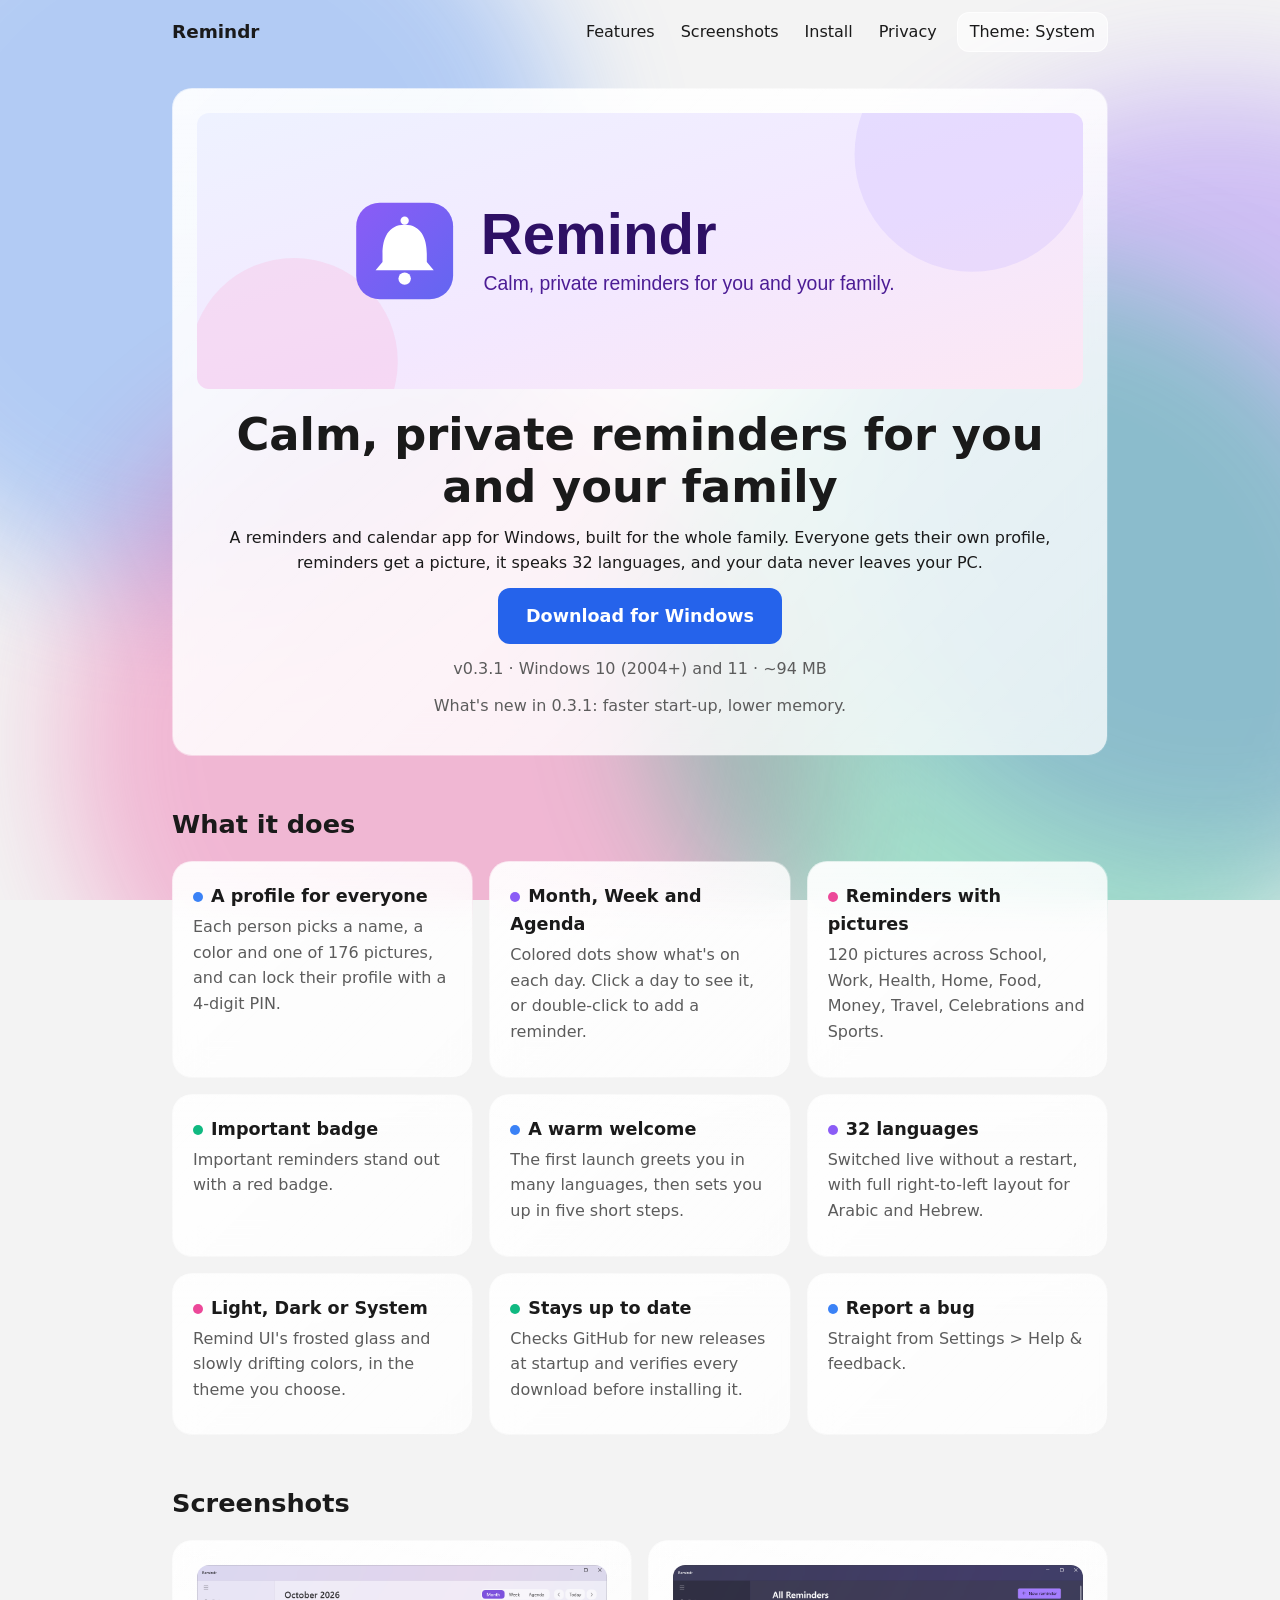
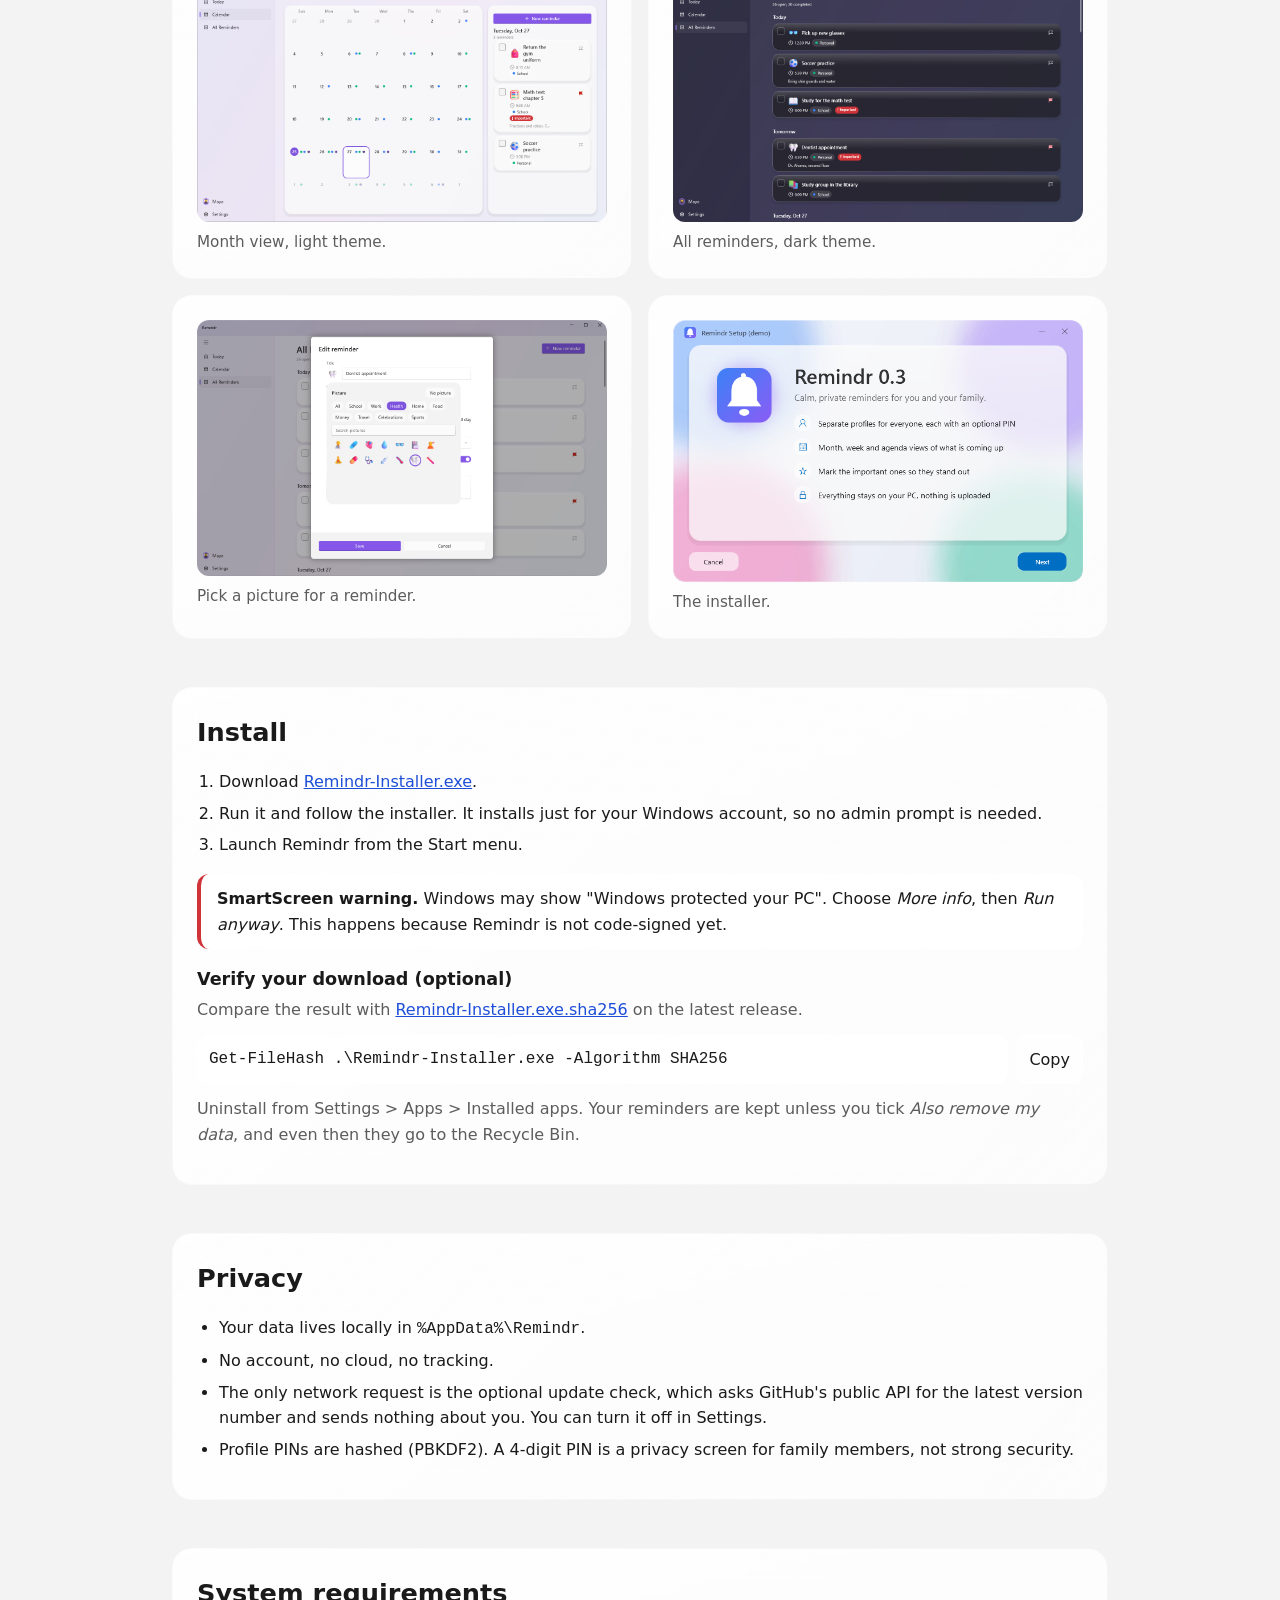
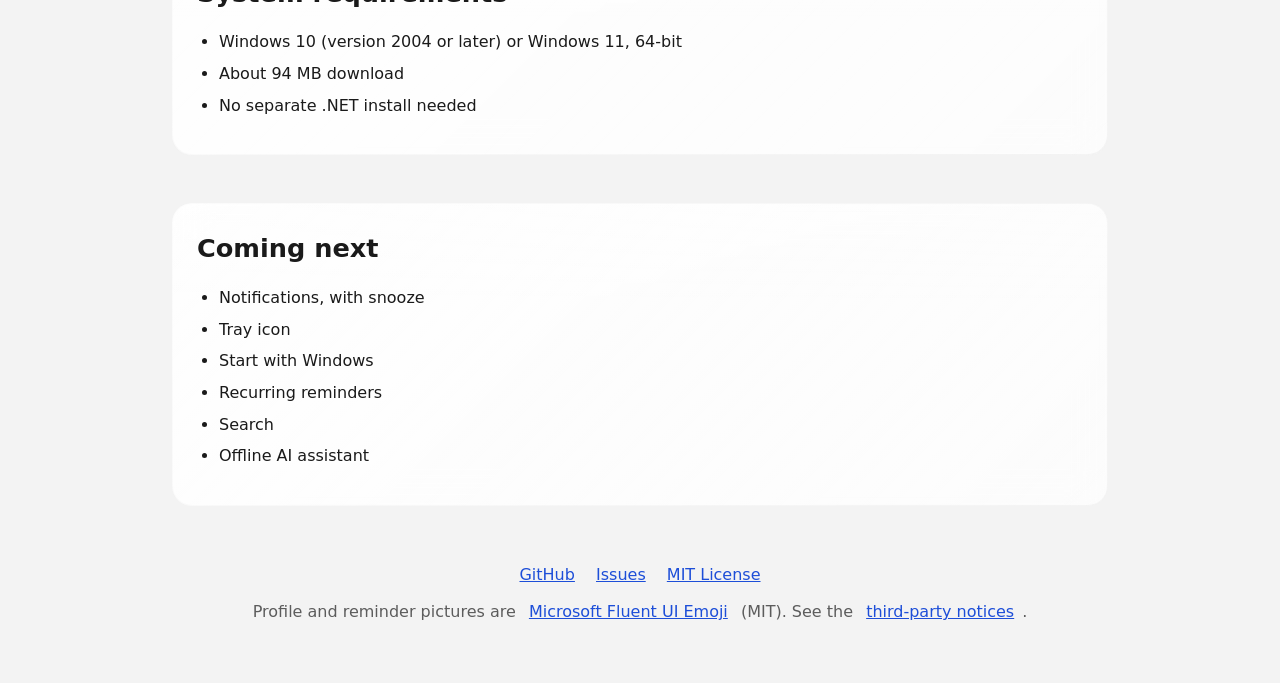
==== index.html @ c07246e9 "Remindr website: landing page for the Windows family-reminder app Single static page with Remind UI " ====
<!doctype html>
<html lang="en">
<head>
<meta charset="utf-8">
<meta name="viewport" content="width=device-width, initial-scale=1">
<title>Remindr - calm, private reminders for Windows</title>
<meta name="description" content="Remindr is a calm, private reminder app for Windows. Profiles for the whole family, month/week/agenda views, no account, no cloud.">
<meta property="og:type" content="website">
<meta property="og:title" content="Remindr - calm, private reminders for Windows">
<meta property="og:description" content="Calm, private reminders for you and your family. Everything stays on your PC.">
<meta property="og:url" content="https://randomstufteam.github.io/">
<meta property="og:image" content="https://randomstufteam.github.io/assets/screenshots/month-light.png">
<meta name="twitter:card" content="summary_large_image">
<link rel="icon" type="image/svg+xml" href="data:image/svg+xml,%3Csvg xmlns='http://www.w3.org/2000/svg' viewBox='0 0 32 32'%3E%3Cdefs%3E%3ClinearGradient id='g' x1='0' y1='0' x2='1' y2='1'%3E%3Cstop offset='0' stop-color='%233B82F6'/%3E%3Cstop offset='1' stop-color='%238B5CF6'/%3E%3C/linearGradient%3E%3C/defs%3E%3Crect width='32' height='32' rx='8' fill='url(%23g)'/%3E%3Cpath d='M9 17l5 5 9-11' fill='none' stroke='%23fff' stroke-width='3' stroke-linecap='round' stroke-linejoin='round'/%3E%3C/svg%3E">
<script>try{var t=localStorage.getItem('remindr-theme');if(t==='light'||t==='dark')document.documentElement.setAttribute('data-theme',t)}catch(e){}</script>
<link rel="stylesheet" href="styles.css">
</head>
<body>
<a class="skip" href="#main">Skip to content</a>
<div class="backdrop" aria-hidden="true"><div class="blob b1"></div><div class="blob b2"></div><div class="blob b3"></div><div class="blob b4"></div></div>
<header class="site"><div class="wrap">
  <a class="brand" href="#top">Remindr</a>
  <nav aria-label="Main">
    <a href="#features">Features</a><a href="#gallery">Screenshots</a><a href="#install">Install</a><a href="#privacy">Privacy</a>
    <button type="button" id="theme-toggle" class="pill">Theme: System</button>
  </nav>
</div></header>
<main id="main" class="wrap">
  <section id="top" class="hero">
    <div class="card">
      <img src="assets/screenshots/hero.svg" width="1280" height="400" alt="Remindr: calm, private reminders for you and your family">
      <h1>Calm, private reminders for you and your family</h1>
      <p>A reminders and calendar app for Windows, built for the whole family. Everyone gets their own profile, reminders get a picture, it speaks 32 languages, and your data never leaves your PC.</p>
      <p><a class="btn" href="https://github.com/Randomstufteam/Remindr/releases/latest/download/Remindr-Installer.exe">Download for Windows</a></p>
      <p class="muted">v0.3.1 &middot; Windows 10 (2004+) and 11 &middot; ~94 MB</p>
      <p class="muted">What's new in 0.3.1: faster start-up, lower memory.</p>
    </div>
  </section>

  <section id="features">
    <h2>What it does</h2>
    <div class="grid">
      <div class="card"><h3><span class="dot"></span>A profile for everyone</h3><p class="muted">Each person picks a name, a color and one of 176 pictures, and can lock their profile with a 4-digit PIN.</p></div>
      <div class="card"><h3><span class="dot"></span>Month, Week and Agenda</h3><p class="muted">Colored dots show what's on each day. Click a day to see it, or double-click to add a reminder.</p></div>
      <div class="card"><h3><span class="dot"></span>Reminders with pictures</h3><p class="muted">120 pictures across School, Work, Health, Home, Food, Money, Travel, Celebrations and Sports.</p></div>
      <div class="card"><h3><span class="dot"></span>Important badge</h3><p class="muted">Important reminders stand out with a red badge.</p></div>
      <div class="card"><h3><span class="dot"></span>A warm welcome</h3><p class="muted">The first launch greets you in many languages, then sets you up in five short steps.</p></div>
      <div class="card"><h3><span class="dot"></span>32 languages</h3><p class="muted">Switched live without a restart, with full right-to-left layout for Arabic and Hebrew.</p></div>
      <div class="card"><h3><span class="dot"></span>Light, Dark or System</h3><p class="muted">Remind UI's frosted glass and slowly drifting colors, in the theme you choose.</p></div>
      <div class="card"><h3><span class="dot"></span>Stays up to date</h3><p class="muted">Checks GitHub for new releases at startup and verifies every download before installing it.</p></div>
      <div class="card"><h3><span class="dot"></span>Report a bug</h3><p class="muted">Straight from Settings &gt; Help &amp; feedback.</p></div>
    </div>
  </section>

  <section id="gallery">
    <h2>Screenshots</h2>
    <div class="gallery">
      <figure class="card"><a href="assets/screenshots/month-light.png"><img src="assets/screenshots/month-light.png" width="1280" height="800" alt="Month view with category dots and the day panel"></a><figcaption>Month view, light theme.</figcaption></figure>
      <figure class="card"><a href="assets/screenshots/all-reminders-dark.png"><img src="assets/screenshots/all-reminders-dark.png" width="1280" height="800" alt="All Reminders in dark mode, with pictures and Important badges" loading="lazy"></a><figcaption>All reminders, dark theme.</figcaption></figure>
      <figure class="card"><a href="assets/screenshots/edit-picture.png"><img src="assets/screenshots/edit-picture.png" width="1280" height="800" alt="Editing a reminder and choosing a picture" loading="lazy"></a><figcaption>Pick a picture for a reminder.</figcaption></figure>
      <figure class="card"><a href="assets/screenshots/installer.png"><img src="assets/screenshots/installer.png" width="720" height="460" alt="The animated Remindr installer" loading="lazy"></a><figcaption>The installer.</figcaption></figure>
    </div>
  </section>

  <section id="install">
    <div class="card">
      <h2>Install</h2>
      <ol>
        <li>Download <a href="https://github.com/Randomstufteam/Remindr/releases/latest/download/Remindr-Installer.exe">Remindr-Installer.exe</a>.</li>
        <li>Run it and follow the installer. It installs just for your Windows account, so no admin prompt is needed.</li>
        <li>Launch Remindr from the Start menu.</li>
      </ol>
      <div class="warn" role="note"><strong>SmartScreen warning.</strong> Windows may show "Windows protected your PC". Choose <em>More info</em>, then <em>Run anyway</em>. This happens because Remindr is not code-signed yet.</div>
      <h3>Verify your download (optional)</h3>
      <p class="muted">Compare the result with <a href="https://github.com/Randomstufteam/Remindr/releases/latest/download/Remindr-Installer.exe.sha256">Remindr-Installer.exe.sha256</a> on the latest release.</p>
      <div class="cmd"><pre><code id="hash-cmd">Get-FileHash .\Remindr-Installer.exe -Algorithm SHA256</code></pre><button type="button" id="copy-btn" class="pill" aria-live="polite">Copy</button></div>
      <p class="muted" style="margin-top:12px">Uninstall from Settings &gt; Apps &gt; Installed apps. Your reminders are kept unless you tick <em>Also remove my data</em>, and even then they go to the Recycle Bin.</p>
    </div>
  </section>

  <section id="privacy">
    <div class="card">
      <h2>Privacy</h2>
      <ul>
        <li>Your data lives locally in <code>%AppData%\Remindr</code>.</li>
        <li>No account, no cloud, no tracking.</li>
        <li>The only network request is the optional update check, which asks GitHub's public API for the latest version number and sends nothing about you. You can turn it off in Settings.</li>
        <li>Profile PINs are hashed (PBKDF2). A 4-digit PIN is a privacy screen for family members, not strong security.</li>
      </ul>
    </div>
  </section>

  <section id="requirements">
    <div class="card">
      <h2>System requirements</h2>
      <ul>
        <li>Windows 10 (version 2004 or later) or Windows 11, 64-bit</li>
        <li>About 94 MB download</li>
        <li>No separate .NET install needed</li>
      </ul>
    </div>
  </section>

  <section id="next">
    <div class="card">
      <h2>Coming next</h2>
      <ul>
        <li>Notifications, with snooze</li>
        <li>Tray icon</li>
        <li>Start with Windows</li>
        <li>Recurring reminders</li>
        <li>Search</li>
        <li>Offline AI assistant</li>
      </ul>
    </div>
  </section>
</main>
<footer><div class="wrap">
  <a href="https://github.com/Randomstufteam/Remindr">GitHub</a>
  <a href="https://github.com/Randomstufteam/Remindr/issues">Issues</a>
  <a href="https://github.com/Randomstufteam/Remindr/blob/main/LICENSE">MIT License</a>
  <p class="muted" style="margin-top:12px">Profile and reminder pictures are <a href="https://github.com/microsoft/fluentui-emoji">Microsoft Fluent UI Emoji</a> (MIT). See the <a href="https://github.com/Randomstufteam/Remindr/blob/main/THIRD-PARTY-NOTICES.md">third-party notices</a>.</p>
</div></footer>
<script src="script.js"></script>
</body>
</html>
---- styles.css ----
:root{--radius-panel:20px;--radius-small:12px;--gutter:16px;--accent:#3B82F6;--blob-1:#3B82F6;--blob-2:#8B5CF6;--blob-3:#EC4899;--blob-4:#10B981;--important:#D13438;--blob-opacity:.35;
--bg:#F3F3F3;--surface:rgba(255,255,255,.72);--surface-hi:rgba(255,255,255,.18);--stroke-a:rgba(255,255,255,.70);--stroke-b:rgba(255,255,255,.10);--pill:rgba(255,255,255,.60);--text-backing:rgba(255,255,255,.80);--text:#1A1A1A;--text-2:#5C5C5C;--link:#1D4ED8;--solid:#FFFFFF;--btn-text:#fff;--btn-bg:#2563EB;
--font:"Segoe UI Variable","Segoe UI",system-ui,sans-serif;--mono:Consolas,"Cascadia Mono",ui-monospace,monospace}
@media (prefers-color-scheme:dark){:root:not([data-theme=light]){--bg:#1F1F21;--surface:rgba(28,28,30,.65);--stroke-a:rgba(255,255,255,.35);--stroke-b:rgba(255,255,255,.05);--pill:rgba(255,255,255,.15);--text-backing:rgba(28,28,30,.70);--text:#fff;--text-2:#C5C5C5;--link:#93C5FD;--solid:#2A2A2D}}
:root[data-theme=dark]{--bg:#1F1F21;--surface:rgba(28,28,30,.65);--stroke-a:rgba(255,255,255,.35);--stroke-b:rgba(255,255,255,.05);--pill:rgba(255,255,255,.15);--text-backing:rgba(28,28,30,.70);--text:#fff;--text-2:#C5C5C5;--link:#93C5FD;--solid:#2A2A2D}
*{box-sizing:border-box}
html{scroll-behavior:smooth;color-scheme:light dark}
:root[data-theme=light]{color-scheme:light}
:root[data-theme=dark]{color-scheme:dark}
body{margin:0;background:var(--bg);color:var(--text);font:400 16px/1.6 var(--font);overflow-x:hidden;min-width:0}
img{max-width:100%;height:auto;display:block}
a{color:var(--link)}
:focus-visible{outline:2px solid var(--accent);outline-offset:3px;border-radius:6px}
.backdrop{position:fixed;inset:0;z-index:-1;overflow:hidden;pointer-events:none}
.blob{position:absolute;width:60vmax;height:60vmax;border-radius:50%;opacity:var(--blob-opacity);filter:blur(60px);animation:drift 40s ease-in-out infinite alternate}
.b1{background:var(--blob-1);top:-20%;left:-15%}
.b2{background:var(--blob-2);top:10%;right:-25%;animation-delay:-10s}
.b3{background:var(--blob-3);bottom:-25%;left:5%;animation-delay:-20s}
.b4{background:var(--blob-4);bottom:-15%;right:-10%;animation-delay:-30s}
@keyframes drift{to{transform:translate(8vmax,6vmax) scale(1.1)}}
@media (prefers-reduced-motion:reduce){html{scroll-behavior:auto}.blob{animation:none}*{transition:none!important}}
.skip{position:absolute;left:var(--gutter);top:-60px;background:var(--solid);color:var(--text);padding:8px 14px;border-radius:var(--radius-small);z-index:10}
.skip:focus{top:8px}
.wrap{max-width:1000px;margin:0 auto;padding:0 var(--gutter)}
header.site{padding:12px 0}
header.site .wrap{display:flex;flex-wrap:wrap;gap:8px 16px;align-items:center;justify-content:space-between}
.brand{font-weight:600;font-size:1.15rem;color:var(--text);text-decoration:none}
nav{display:flex;flex-wrap:wrap;gap:4px 14px;align-items:center}
nav a{color:var(--text);text-decoration:none;padding:4px 6px}
nav a:hover{text-decoration:underline}
button,.btn{font:inherit;cursor:pointer;border-radius:var(--radius-small)}
.pill{background:var(--pill);color:var(--text);border:1px solid var(--stroke-a);padding:6px 12px}
.btn{display:inline-block;background:var(--btn-bg);color:var(--btn-text);border:0;padding:14px 28px;font-weight:600;font-size:1.1rem;text-decoration:none}
.btn:hover{filter:brightness(1.1)}
section{padding:24px 0}
h1{font-size:clamp(1.8rem,6vw,2.8rem);line-height:1.15;margin:0 0 12px}
h2{font-size:1.6rem;margin:0 0 16px}
h3{font-size:1.1rem;margin:0 0 4px}
p{margin:0 0 12px}
.muted{color:var(--text-2)}
.card{position:relative;padding:24px;border-radius:var(--radius-panel);border:1px solid transparent;
background:linear-gradient(to bottom,var(--surface-hi),transparent 33%) padding-box,linear-gradient(var(--surface),var(--surface)) padding-box,linear-gradient(135deg,var(--stroke-a),var(--stroke-b)) border-box;
-webkit-backdrop-filter:blur(18px);backdrop-filter:blur(18px)}
@supports not ((backdrop-filter:blur(1px)) or (-webkit-backdrop-filter:blur(1px))){.card{background:linear-gradient(var(--solid),var(--solid)) padding-box,linear-gradient(135deg,var(--stroke-a),var(--stroke-b)) border-box}}
.hero img{border-radius:var(--radius-small);margin-bottom:20px;width:100%}
.hero .card{text-align:center}
.grid,.gallery{display:grid;gap:16px;grid-template-columns:1fr}
.grid .card{padding:20px}
.dot{display:inline-block;width:10px;height:10px;border-radius:50%;margin-right:8px;background:var(--accent)}
.grid .card:nth-child(4n+2) .dot{background:var(--blob-2)}
.grid .card:nth-child(4n+3) .dot{background:var(--blob-3)}
.grid .card:nth-child(4n) .dot{background:var(--blob-4)}
figure{margin:0}
figure img{border-radius:var(--radius-small);width:100%}
figcaption{padding-top:8px;color:var(--text-2);font-size:.95rem}
.warn{border-left:4px solid var(--important);padding:12px 16px;background:var(--text-backing);border-radius:var(--radius-small);margin:16px 0}
pre{margin:0;padding:12px;overflow-x:auto;background:var(--text-backing);border-radius:var(--radius-small);flex:1;min-width:0}
code{font-family:var(--mono);overflow-wrap:anywhere}
.cmd{display:flex;flex-wrap:wrap;gap:8px;align-items:stretch}
ol,ul{padding-left:22px;margin:0 0 12px}
li{margin-bottom:6px}
footer{padding:32px 0 48px;text-align:center}
footer a{margin:0 8px}
@media (min-width:768px){:root{--gutter:32px}.grid,.gallery{grid-template-columns:1fr 1fr}}
@media (min-width:1000px){.grid{grid-template-columns:repeat(3,1fr)}}
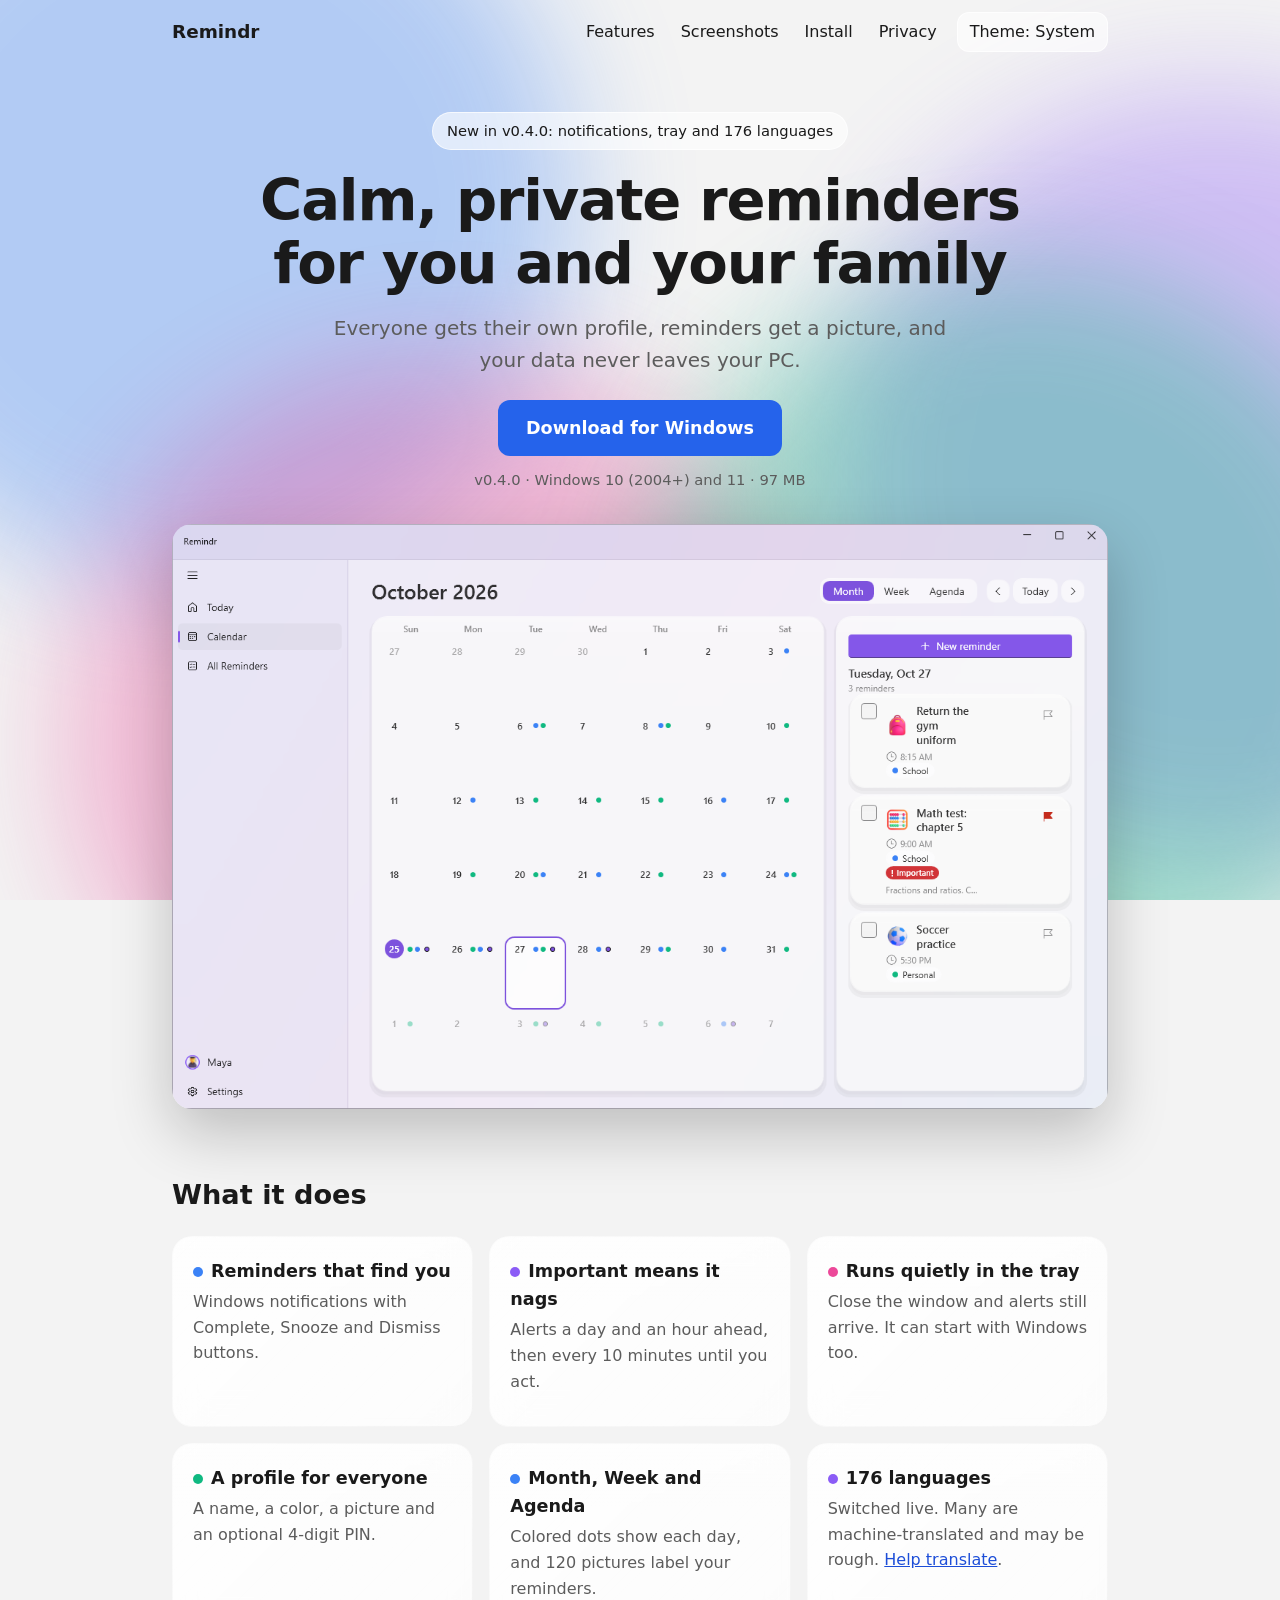
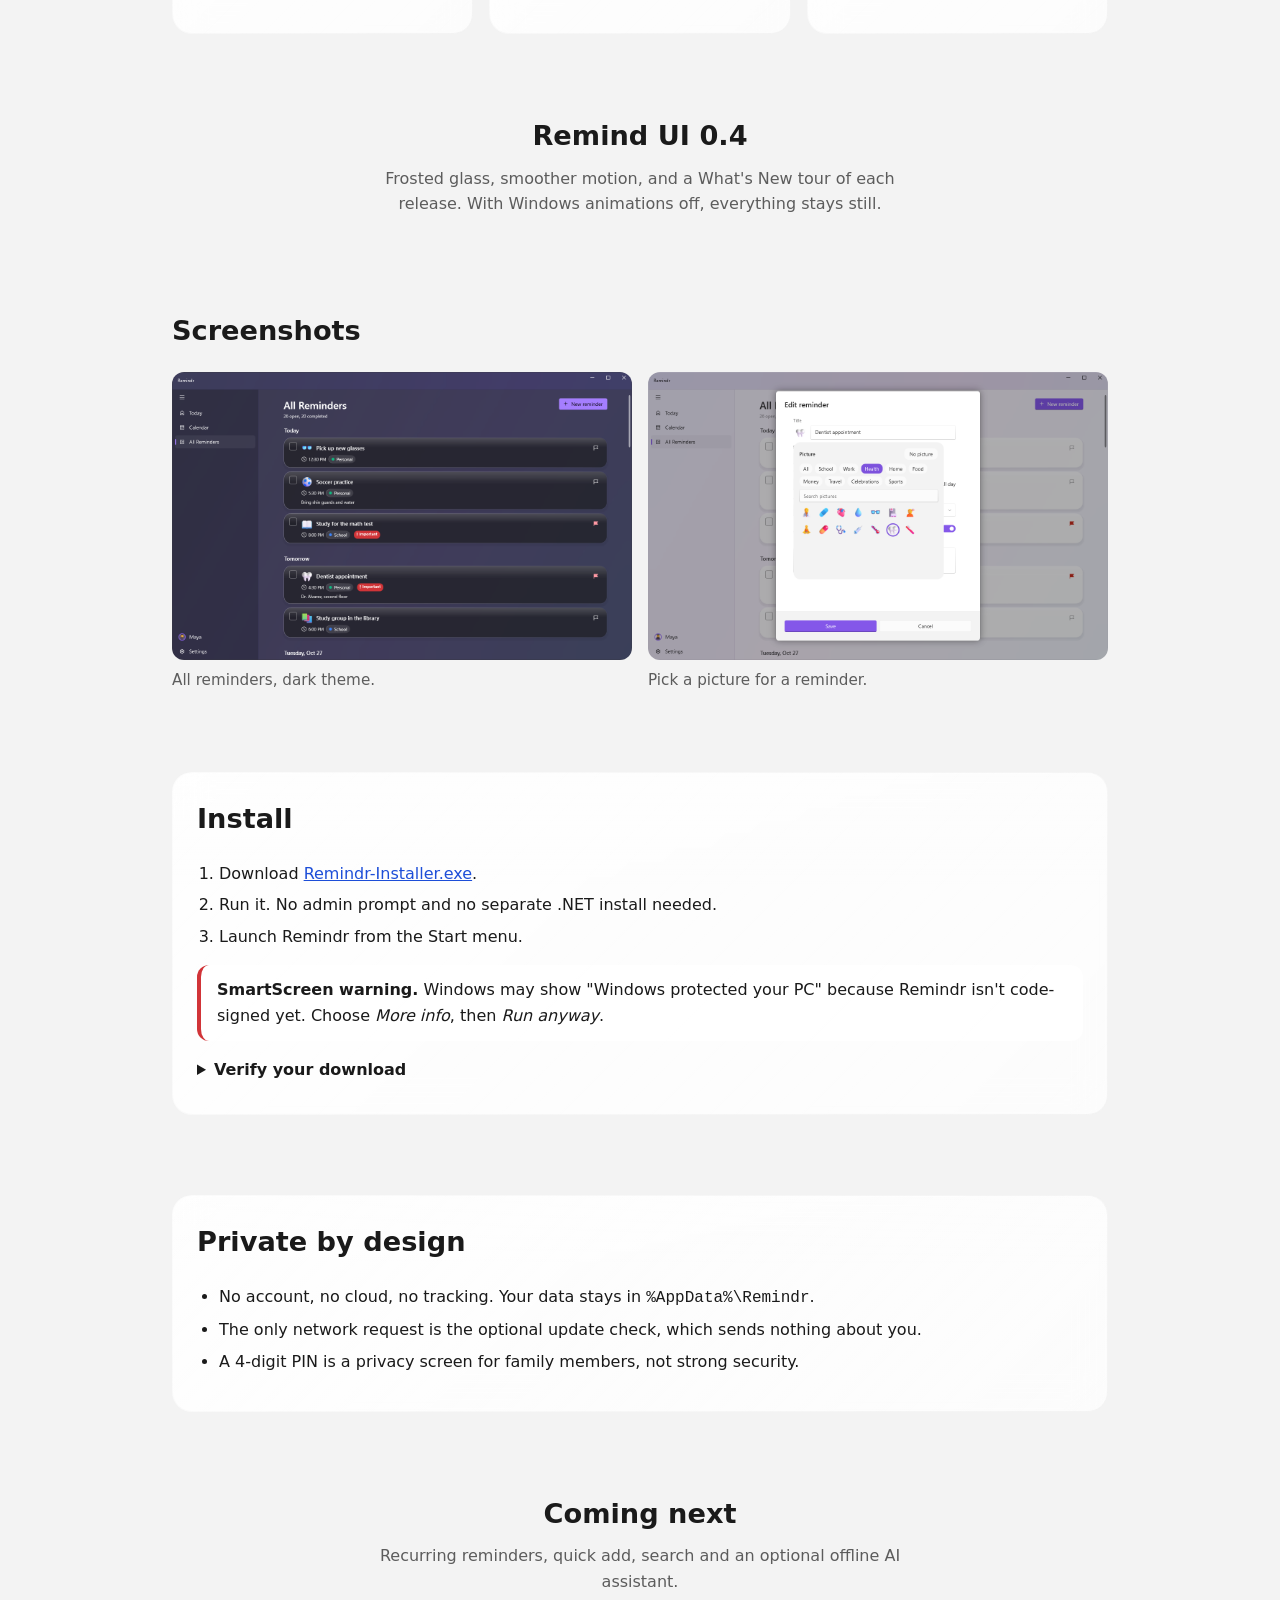
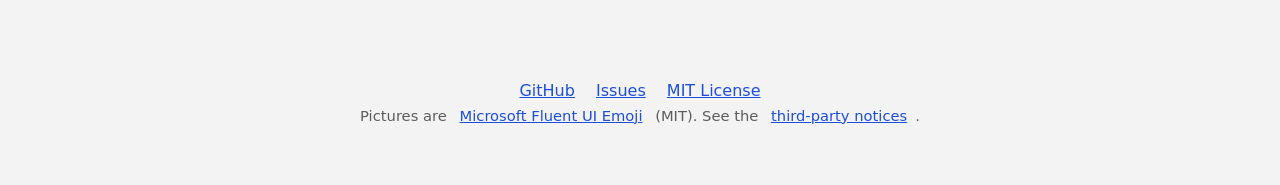
==== commit 0c14e2b8: "Refresh the site for Remindr v0.4.0 Cleaner layout, Remind UI 0.4 animations and the v0.4.0 features" ====
--- a/index.html
+++ b/index.html
@@ -4,7 +4,7 @@
 <meta charset="utf-8">
 <meta name="viewport" content="width=device-width, initial-scale=1">
 <title>Remindr - calm, private reminders for Windows</title>
-<meta name="description" content="Remindr is a calm, private reminder app for Windows. Profiles for the whole family, month/week/agenda views, no account, no cloud.">
+<meta name="description" content="Remindr is a calm, private reminder app for Windows, with notifications, profiles for the whole family and 176 languages. No account, no cloud.">
 <meta property="og:type" content="website">
 <meta property="og:title" content="Remindr - calm, private reminders for Windows">
 <meta property="og:description" content="Calm, private reminders for you and your family. Everything stays on your PC.">
@@ -12,7 +12,7 @@
 <meta property="og:image" content="https://randomstufteam.github.io/assets/screenshots/month-light.png">
 <meta name="twitter:card" content="summary_large_image">
 <link rel="icon" type="image/svg+xml" href="data:image/svg+xml,%3Csvg xmlns='http://www.w3.org/2000/svg' viewBox='0 0 32 32'%3E%3Cdefs%3E%3ClinearGradient id='g' x1='0' y1='0' x2='1' y2='1'%3E%3Cstop offset='0' stop-color='%233B82F6'/%3E%3Cstop offset='1' stop-color='%238B5CF6'/%3E%3C/linearGradient%3E%3C/defs%3E%3Crect width='32' height='32' rx='8' fill='url(%23g)'/%3E%3Cpath d='M9 17l5 5 9-11' fill='none' stroke='%23fff' stroke-width='3' stroke-linecap='round' stroke-linejoin='round'/%3E%3C/svg%3E">
-<script>try{var t=localStorage.getItem('remindr-theme');if(t==='light'||t==='dark')document.documentElement.setAttribute('data-theme',t)}catch(e){}</script>
+<script>document.documentElement.classList.add('js');try{var t=localStorage.getItem('remindr-theme');if(t==='light'||t==='dark')document.documentElement.setAttribute('data-theme',t)}catch(e){}</script>
 <link rel="stylesheet" href="styles.css">
 </head>
 <body>
@@ -27,99 +27,77 @@
 </div></header>
 <main id="main" class="wrap">
   <section id="top" class="hero">
-    <div class="card">
-      <img src="assets/screenshots/hero.svg" width="1280" height="400" alt="Remindr: calm, private reminders for you and your family">
-      <h1>Calm, private reminders for you and your family</h1>
-      <p>A reminders and calendar app for Windows, built for the whole family. Everyone gets their own profile, reminders get a picture, it speaks 32 languages, and your data never leaves your PC.</p>
-      <p><a class="btn" href="https://github.com/Randomstufteam/Remindr/releases/latest/download/Remindr-Installer.exe">Download for Windows</a></p>
-      <p class="muted">v0.3.1 &middot; Windows 10 (2004+) and 11 &middot; ~94 MB</p>
-      <p class="muted">What's new in 0.3.1: faster start-up, lower memory.</p>
+    <p class="eyebrow">New in v0.4.0: notifications, tray and 176 languages</p>
+    <h1>Calm, private reminders for you and your family</h1>
+    <p class="lead">Everyone gets their own profile, reminders get a picture, and your data never leaves your PC.</p>
+    <p><a class="btn" href="https://github.com/Randomstufteam/Remindr/releases/latest/download/Remindr-Installer.exe">Download for Windows</a></p>
+    <p class="muted small">v0.4.0 &middot; Windows 10 (2004+) and 11 &middot; 97 MB</p>
+    <a class="shot" href="assets/screenshots/month-light.png"><img src="assets/screenshots/month-light.png" width="1280" height="800" alt="Remindr's month view with category dots and the day panel"></a>
+  </section>
+
+  <section id="features">
+    <h2 class="reveal">What it does</h2>
+    <div class="grid">
+      <div class="card reveal"><h3><span class="dot"></span>Reminders that find you</h3><p class="muted">Windows notifications with Complete, Snooze and Dismiss buttons.</p></div>
+      <div class="card reveal"><h3><span class="dot"></span>Important means it nags</h3><p class="muted">Alerts a day and an hour ahead, then every 10 minutes until you act.</p></div>
+      <div class="card reveal"><h3><span class="dot"></span>Runs quietly in the tray</h3><p class="muted">Close the window and alerts still arrive. It can start with Windows too.</p></div>
+      <div class="card reveal"><h3><span class="dot"></span>A profile for everyone</h3><p class="muted">A name, a color, a picture and an optional 4-digit PIN.</p></div>
+      <div class="card reveal"><h3><span class="dot"></span>Month, Week and Agenda</h3><p class="muted">Colored dots show each day, and 120 pictures label your reminders.</p></div>
+      <div class="card reveal"><h3><span class="dot"></span>176 languages</h3><p class="muted">Switched live. Many are machine-translated and may be rough. <a href="https://github.com/Randomstufteam/Remindr/blob/main/docs/TRANSLATING.md">Help translate</a>.</p></div>
     </div>
   </section>
 
-  <section id="features">
-    <h2>What it does</h2>
-    <div class="grid">
-      <div class="card"><h3><span class="dot"></span>A profile for everyone</h3><p class="muted">Each person picks a name, a color and one of 176 pictures, and can lock their profile with a 4-digit PIN.</p></div>
-      <div class="card"><h3><span class="dot"></span>Month, Week and Agenda</h3><p class="muted">Colored dots show what's on each day. Click a day to see it, or double-click to add a reminder.</p></div>
-      <div class="card"><h3><span class="dot"></span>Reminders with pictures</h3><p class="muted">120 pictures across School, Work, Health, Home, Food, Money, Travel, Celebrations and Sports.</p></div>
-      <div class="card"><h3><span class="dot"></span>Important badge</h3><p class="muted">Important reminders stand out with a red badge.</p></div>
-      <div class="card"><h3><span class="dot"></span>A warm welcome</h3><p class="muted">The first launch greets you in many languages, then sets you up in five short steps.</p></div>
-      <div class="card"><h3><span class="dot"></span>32 languages</h3><p class="muted">Switched live without a restart, with full right-to-left layout for Arabic and Hebrew.</p></div>
-      <div class="card"><h3><span class="dot"></span>Light, Dark or System</h3><p class="muted">Remind UI's frosted glass and slowly drifting colors, in the theme you choose.</p></div>
-      <div class="card"><h3><span class="dot"></span>Stays up to date</h3><p class="muted">Checks GitHub for new releases at startup and verifies every download before installing it.</p></div>
-      <div class="card"><h3><span class="dot"></span>Report a bug</h3><p class="muted">Straight from Settings &gt; Help &amp; feedback.</p></div>
-    </div>
+  <section id="remind-ui" class="band reveal">
+    <h2>Remind UI 0.4</h2>
+    <p class="muted">Frosted glass, smoother motion, and a What's New tour of each release. With Windows animations off, everything stays still.</p>
   </section>
 
   <section id="gallery">
-    <h2>Screenshots</h2>
+    <h2 class="reveal">Screenshots</h2>
     <div class="gallery">
-      <figure class="card"><a href="assets/screenshots/month-light.png"><img src="assets/screenshots/month-light.png" width="1280" height="800" alt="Month view with category dots and the day panel"></a><figcaption>Month view, light theme.</figcaption></figure>
-      <figure class="card"><a href="assets/screenshots/all-reminders-dark.png"><img src="assets/screenshots/all-reminders-dark.png" width="1280" height="800" alt="All Reminders in dark mode, with pictures and Important badges" loading="lazy"></a><figcaption>All reminders, dark theme.</figcaption></figure>
-      <figure class="card"><a href="assets/screenshots/edit-picture.png"><img src="assets/screenshots/edit-picture.png" width="1280" height="800" alt="Editing a reminder and choosing a picture" loading="lazy"></a><figcaption>Pick a picture for a reminder.</figcaption></figure>
-      <figure class="card"><a href="assets/screenshots/installer.png"><img src="assets/screenshots/installer.png" width="720" height="460" alt="The animated Remindr installer" loading="lazy"></a><figcaption>The installer.</figcaption></figure>
+      <figure class="reveal"><a href="assets/screenshots/all-reminders-dark.png"><img src="assets/screenshots/all-reminders-dark.png" width="1280" height="800" alt="All Reminders in dark mode, with pictures and Important badges" loading="lazy"></a><figcaption>All reminders, dark theme.</figcaption></figure>
+      <figure class="reveal"><a href="assets/screenshots/edit-picture.png"><img src="assets/screenshots/edit-picture.png" width="1280" height="800" alt="Editing a reminder and choosing a picture" loading="lazy"></a><figcaption>Pick a picture for a reminder.</figcaption></figure>
     </div>
   </section>
 
   <section id="install">
-    <div class="card">
+    <div class="card reveal">
       <h2>Install</h2>
       <ol>
         <li>Download <a href="https://github.com/Randomstufteam/Remindr/releases/latest/download/Remindr-Installer.exe">Remindr-Installer.exe</a>.</li>
-        <li>Run it and follow the installer. It installs just for your Windows account, so no admin prompt is needed.</li>
+        <li>Run it. No admin prompt and no separate .NET install needed.</li>
         <li>Launch Remindr from the Start menu.</li>
       </ol>
-      <div class="warn" role="note"><strong>SmartScreen warning.</strong> Windows may show "Windows protected your PC". Choose <em>More info</em>, then <em>Run anyway</em>. This happens because Remindr is not code-signed yet.</div>
-      <h3>Verify your download (optional)</h3>
-      <p class="muted">Compare the result with <a href="https://github.com/Randomstufteam/Remindr/releases/latest/download/Remindr-Installer.exe.sha256">Remindr-Installer.exe.sha256</a> on the latest release.</p>
-      <div class="cmd"><pre><code id="hash-cmd">Get-FileHash .\Remindr-Installer.exe -Algorithm SHA256</code></pre><button type="button" id="copy-btn" class="pill" aria-live="polite">Copy</button></div>
-      <p class="muted" style="margin-top:12px">Uninstall from Settings &gt; Apps &gt; Installed apps. Your reminders are kept unless you tick <em>Also remove my data</em>, and even then they go to the Recycle Bin.</p>
+      <div class="warn" role="note"><strong>SmartScreen warning.</strong> Windows may show "Windows protected your PC" because Remindr isn't code-signed yet. Choose <em>More info</em>, then <em>Run anyway</em>.</div>
+      <details>
+        <summary>Verify your download</summary>
+        <p class="muted">Compare the result with <a href="https://github.com/Randomstufteam/Remindr/releases/latest/download/Remindr-Installer.exe.sha256">Remindr-Installer.exe.sha256</a>.</p>
+        <div class="cmd"><pre><code id="hash-cmd">Get-FileHash .\Remindr-Installer.exe -Algorithm SHA256</code></pre><button type="button" id="copy-btn" class="pill" aria-live="polite">Copy</button></div>
+      </details>
     </div>
   </section>
 
   <section id="privacy">
-    <div class="card">
-      <h2>Privacy</h2>
+    <div class="card reveal">
+      <h2>Private by design</h2>
       <ul>
-        <li>Your data lives locally in <code>%AppData%\Remindr</code>.</li>
-        <li>No account, no cloud, no tracking.</li>
-        <li>The only network request is the optional update check, which asks GitHub's public API for the latest version number and sends nothing about you. You can turn it off in Settings.</li>
-        <li>Profile PINs are hashed (PBKDF2). A 4-digit PIN is a privacy screen for family members, not strong security.</li>
+        <li>No account, no cloud, no tracking. Your data stays in <code>%AppData%\Remindr</code>.</li>
+        <li>The only network request is the optional update check, which sends nothing about you.</li>
+        <li>A 4-digit PIN is a privacy screen for family members, not strong security.</li>
       </ul>
     </div>
   </section>
 
-  <section id="requirements">
-    <div class="card">
-      <h2>System requirements</h2>
-      <ul>
-        <li>Windows 10 (version 2004 or later) or Windows 11, 64-bit</li>
-        <li>About 94 MB download</li>
-        <li>No separate .NET install needed</li>
-      </ul>
-    </div>
-  </section>
-
-  <section id="next">
-    <div class="card">
-      <h2>Coming next</h2>
-      <ul>
-        <li>Notifications, with snooze</li>
-        <li>Tray icon</li>
-        <li>Start with Windows</li>
-        <li>Recurring reminders</li>
-        <li>Search</li>
-        <li>Offline AI assistant</li>
-      </ul>
-    </div>
+  <section id="next" class="band reveal">
+    <h2>Coming next</h2>
+    <p class="muted">Recurring reminders, quick add, search and an optional offline AI assistant.</p>
   </section>
 </main>
 <footer><div class="wrap">
   <a href="https://github.com/Randomstufteam/Remindr">GitHub</a>
   <a href="https://github.com/Randomstufteam/Remindr/issues">Issues</a>
   <a href="https://github.com/Randomstufteam/Remindr/blob/main/LICENSE">MIT License</a>
-  <p class="muted" style="margin-top:12px">Profile and reminder pictures are <a href="https://github.com/microsoft/fluentui-emoji">Microsoft Fluent UI Emoji</a> (MIT). See the <a href="https://github.com/Randomstufteam/Remindr/blob/main/THIRD-PARTY-NOTICES.md">third-party notices</a>.</p>
+  <p class="muted small">Pictures are <a href="https://github.com/microsoft/fluentui-emoji">Microsoft Fluent UI Emoji</a> (MIT). See the <a href="https://github.com/Randomstufteam/Remindr/blob/main/THIRD-PARTY-NOTICES.md">third-party notices</a>.</p>
 </div></footer>
 <script src="script.js"></script>
 </body>
--- a/styles.css
+++ b/styles.css
@@ -18,7 +18,6 @@
 .b3{background:var(--blob-3);bottom:-25%;left:5%;animation-delay:-20s}
 .b4{background:var(--blob-4);bottom:-15%;right:-10%;animation-delay:-30s}
 @keyframes drift{to{transform:translate(8vmax,6vmax) scale(1.1)}}
-@media (prefers-reduced-motion:reduce){html{scroll-behavior:auto}.blob{animation:none}*{transition:none!important}}
 .skip{position:absolute;left:var(--gutter);top:-60px;background:var(--solid);color:var(--text);padding:8px 14px;border-radius:var(--radius-small);z-index:10}
 .skip:focus{top:8px}
 .wrap{max-width:1000px;margin:0 auto;padding:0 var(--gutter)}
@@ -32,9 +31,9 @@
 .pill{background:var(--pill);color:var(--text);border:1px solid var(--stroke-a);padding:6px 12px}
 .btn{display:inline-block;background:var(--btn-bg);color:var(--btn-text);border:0;padding:14px 28px;font-weight:600;font-size:1.1rem;text-decoration:none}
 .btn:hover{filter:brightness(1.1)}
-section{padding:24px 0}
-h1{font-size:clamp(1.8rem,6vw,2.8rem);line-height:1.15;margin:0 0 12px}
-h2{font-size:1.6rem;margin:0 0 16px}
+section{padding:40px 0}
+h1{font-size:clamp(2.1rem,7vw,3.6rem);line-height:1.1;letter-spacing:-.02em;margin:0 auto 16px;max-width:15em}
+h2{font-size:1.7rem;margin:0 0 20px}
 h3{font-size:1.1rem;margin:0 0 4px}
 p{margin:0 0 12px}
 .muted{color:var(--text-2)}
@@ -42,8 +41,16 @@
 background:linear-gradient(to bottom,var(--surface-hi),transparent 33%) padding-box,linear-gradient(var(--surface),var(--surface)) padding-box,linear-gradient(135deg,var(--stroke-a),var(--stroke-b)) border-box;
 -webkit-backdrop-filter:blur(18px);backdrop-filter:blur(18px)}
 @supports not ((backdrop-filter:blur(1px)) or (-webkit-backdrop-filter:blur(1px))){.card{background:linear-gradient(var(--solid),var(--solid)) padding-box,linear-gradient(135deg,var(--stroke-a),var(--stroke-b)) border-box}}
-.hero img{border-radius:var(--radius-small);margin-bottom:20px;width:100%}
-.hero .card{text-align:center}
+.small{font-size:.92rem}
+.hero{padding:48px 0 24px;text-align:center}
+.eyebrow{display:inline-block;margin:0 0 20px;padding:6px 14px;border-radius:999px;background:var(--pill);border:1px solid var(--stroke-a);font-size:.92rem}
+.lead{font-size:clamp(1.05rem,3vw,1.25rem);color:var(--text-2);max-width:32em;margin:0 auto 24px}
+.shot{display:block;margin-top:32px}
+.shot img{width:100%;border-radius:var(--radius-panel);box-shadow:0 24px 60px rgba(0,0,0,.22)}
+.band{text-align:center;max-width:36em;margin:0 auto}
+.band h2{margin-bottom:8px}
+details{margin-top:8px}
+summary{cursor:pointer;font-weight:600;margin-bottom:8px}
 .grid,.gallery{display:grid;gap:16px;grid-template-columns:1fr}
 .grid .card{padding:20px}
 .dot{display:inline-block;width:10px;height:10px;border-radius:50%;margin-right:8px;background:var(--accent)}
@@ -63,3 +70,16 @@
 footer a{margin:0 8px}
 @media (min-width:768px){:root{--gutter:32px}.grid,.gallery{grid-template-columns:1fr 1fr}}
 @media (min-width:1000px){.grid{grid-template-columns:repeat(3,1fr)}}
+@keyframes rise{from{opacity:0;transform:translateY(20px) scale(.97)}to{opacity:1;transform:none}}
+.js .hero>*{animation:rise .7s cubic-bezier(.2,.8,.2,1) both}
+.js .hero>:nth-child(2){animation-delay:.08s}
+.js .hero>:nth-child(3){animation-delay:.16s}
+.js .hero>:nth-child(4){animation-delay:.24s}
+.js .hero>:nth-child(5){animation-delay:.3s}
+.js .hero>:nth-child(6){animation-delay:.38s}
+.js .reveal{opacity:0;transform:translateY(24px);transition:opacity .6s ease,transform .6s cubic-bezier(.2,.8,.2,1)}
+.js .reveal.seen{opacity:1;transform:none}
+.grid .reveal:nth-child(3n+2){transition-delay:.07s}
+.grid .reveal:nth-child(3n){transition-delay:.14s}
+@media (hover:hover){.js .grid .card.seen{transition:opacity .6s ease,transform .25s ease;transition-delay:0s}.js .grid .card.seen:hover{transform:translateY(-4px)}.btn{transition:transform .2s ease,filter .2s ease}.btn:hover{transform:translateY(-2px)}}
+@media (prefers-reduced-motion:reduce){html{scroll-behavior:auto}.blob{animation:none}.js .hero>*{animation:none}.js .reveal{opacity:1;transform:none}.js .grid .card.seen:hover,.btn:hover{transform:none}*{transition:none!important}}
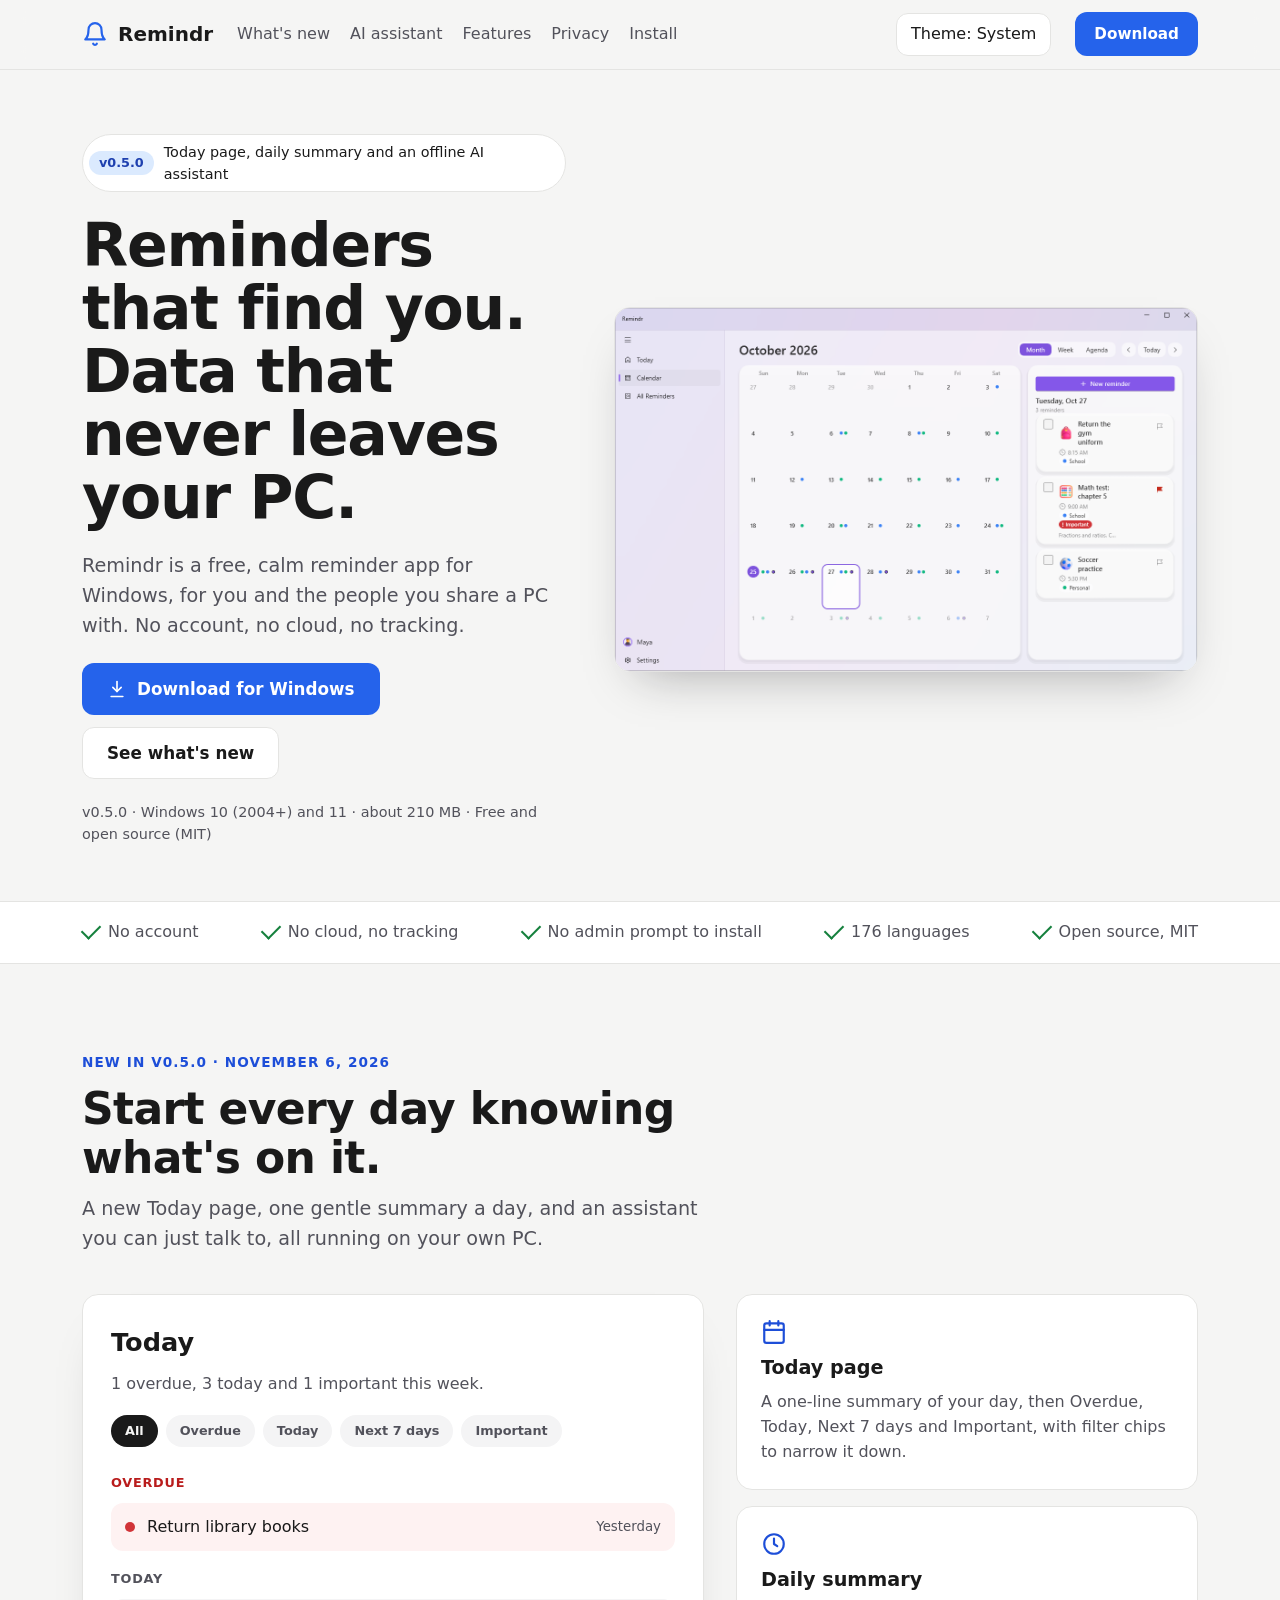
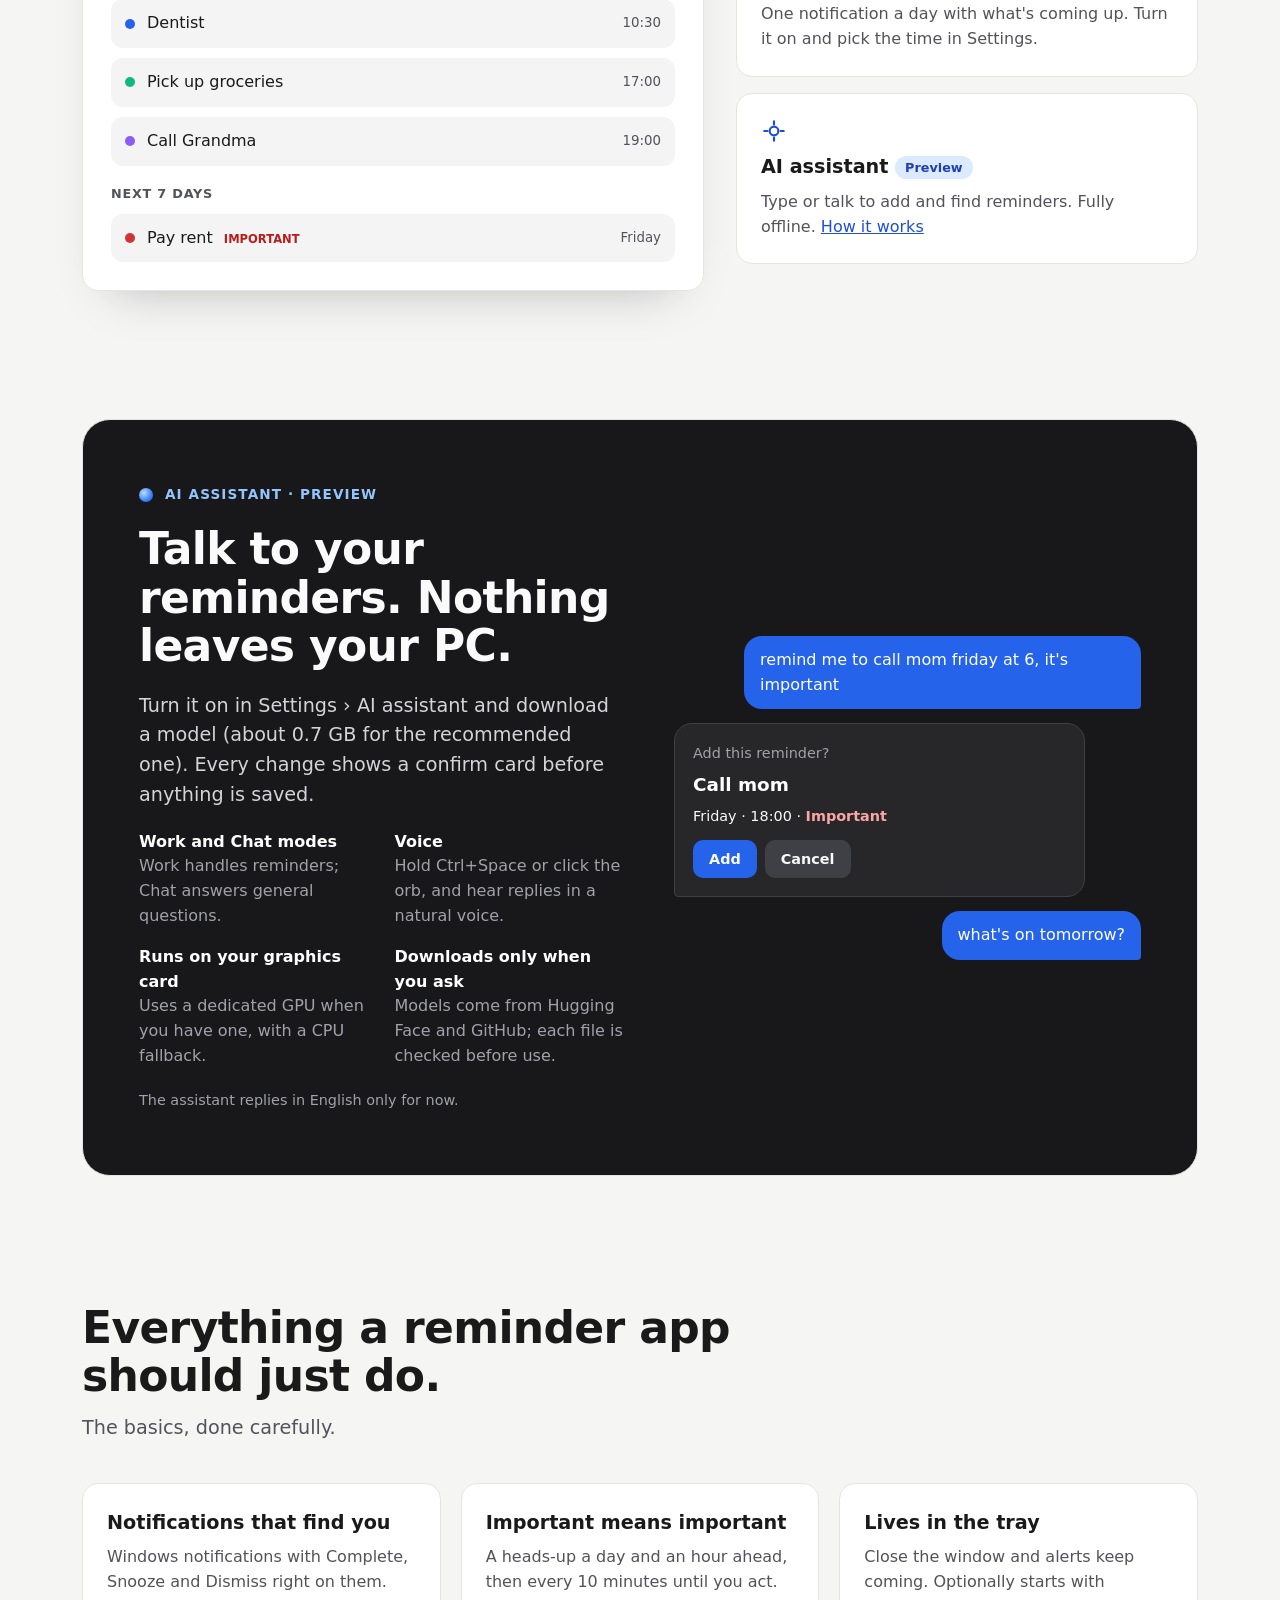
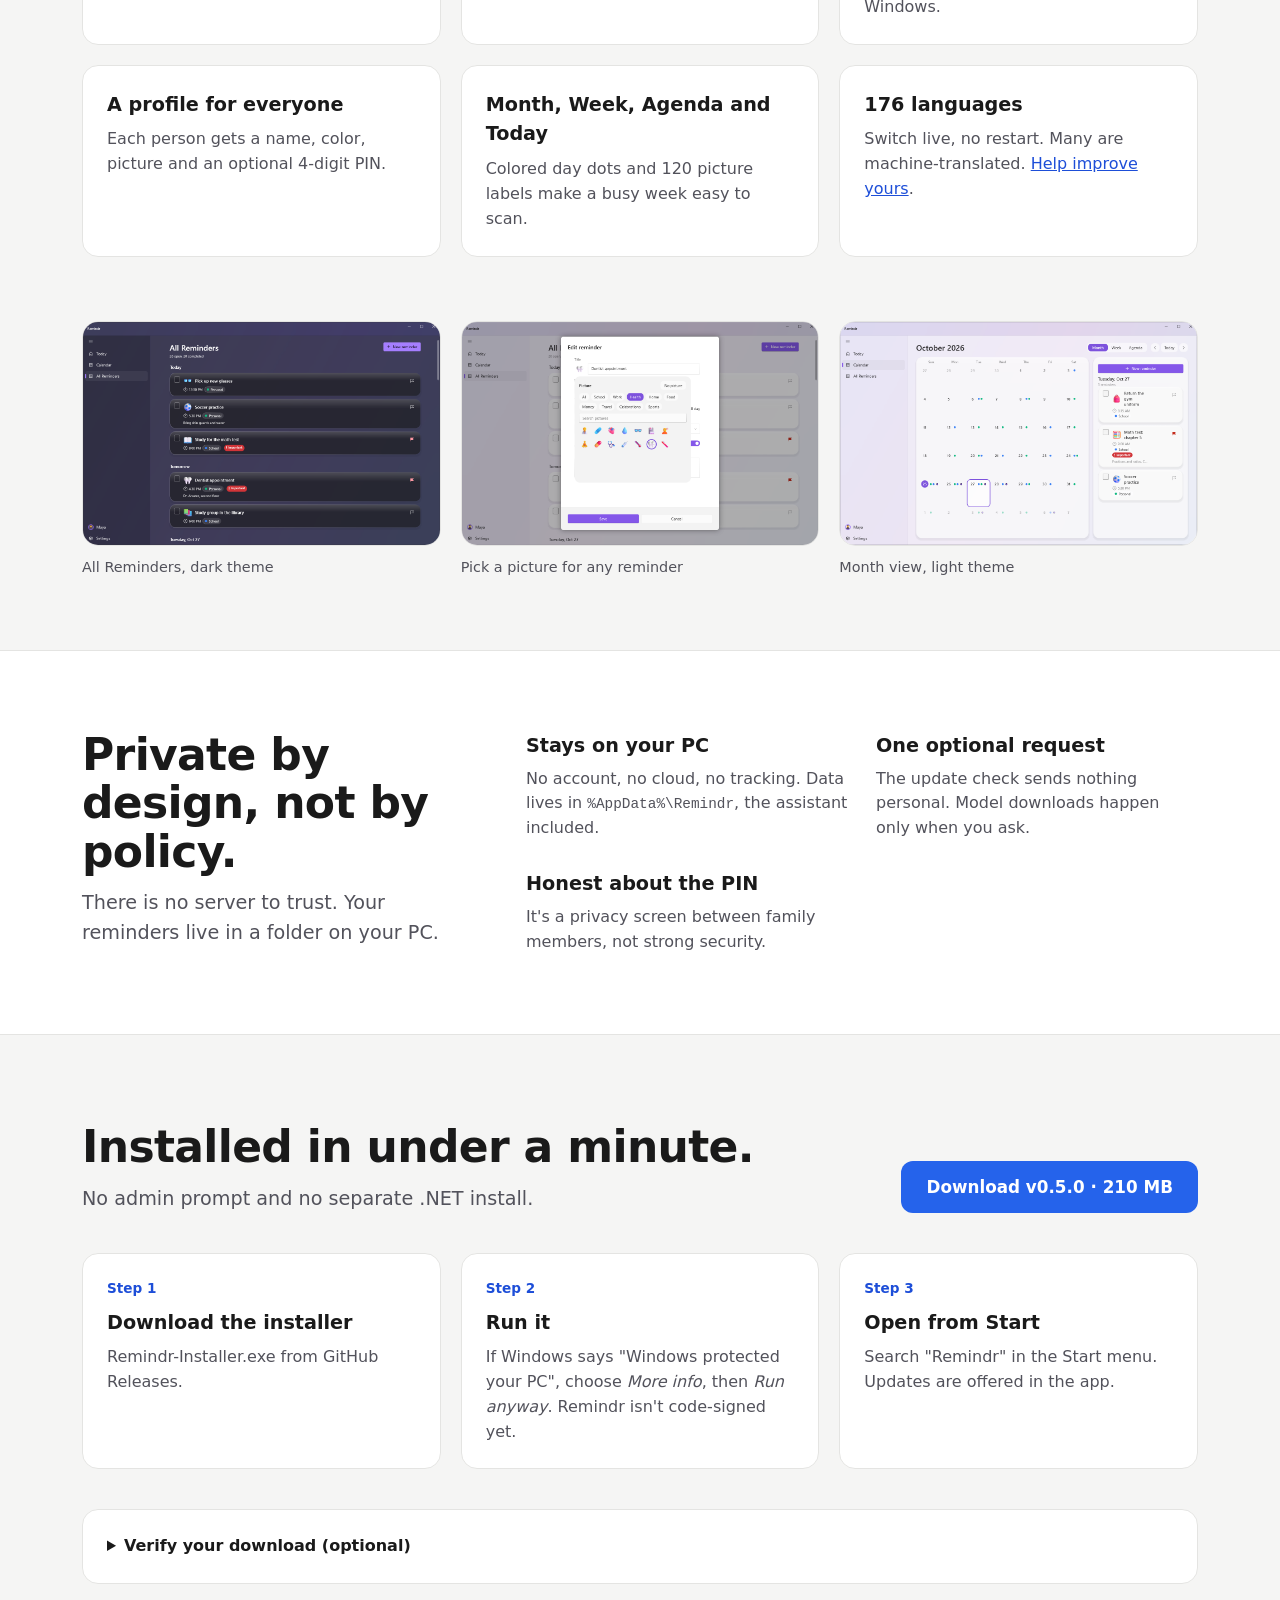
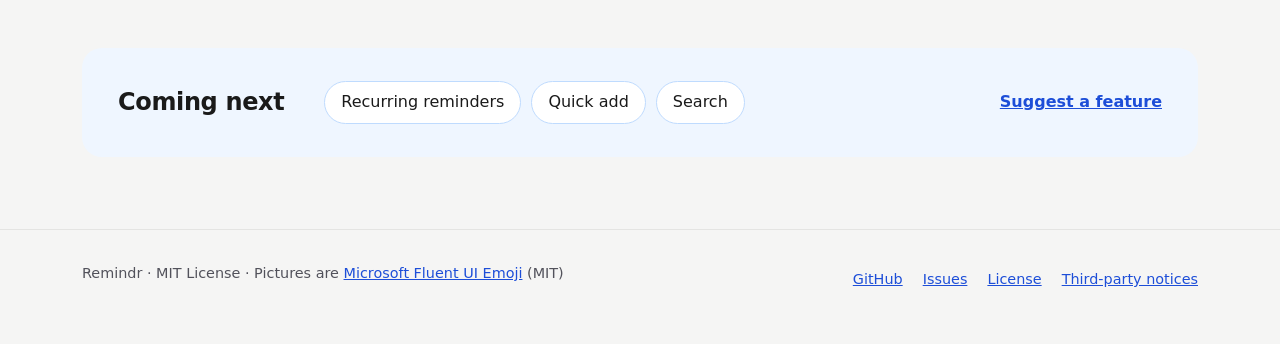
==== commit cd818bff: "Redesign the site for Remindr v0.5.0 New layout with the v0.5.0 content: Today page, daily summary a" ====
--- a/index.html
+++ b/index.html
@@ -4,10 +4,10 @@
 <meta charset="utf-8">
 <meta name="viewport" content="width=device-width, initial-scale=1">
 <title>Remindr - calm, private reminders for Windows</title>
-<meta name="description" content="Remindr is a calm, private reminder app for Windows, with notifications, profiles for the whole family and 176 languages. No account, no cloud.">
+<meta name="description" content="Remindr is a free, private reminder app for Windows with a Today page, a daily summary and an offline AI assistant. No account, no cloud, 176 languages.">
 <meta property="og:type" content="website">
 <meta property="og:title" content="Remindr - calm, private reminders for Windows">
-<meta property="og:description" content="Calm, private reminders for you and your family. Everything stays on your PC.">
+<meta property="og:description" content="Reminders that find you. Data that never leaves your PC.">
 <meta property="og:url" content="https://randomstufteam.github.io/">
 <meta property="og:image" content="https://randomstufteam.github.io/assets/screenshots/month-light.png">
 <meta name="twitter:card" content="summary_large_image">
@@ -17,87 +17,165 @@
 </head>
 <body>
 <a class="skip" href="#main">Skip to content</a>
-<div class="backdrop" aria-hidden="true"><div class="blob b1"></div><div class="blob b2"></div><div class="blob b3"></div><div class="blob b4"></div></div>
 <header class="site"><div class="wrap">
-  <a class="brand" href="#top">Remindr</a>
+  <a class="brand" href="#top"><svg width="26" height="26" viewBox="0 0 24 24" fill="none" stroke="currentColor" stroke-width="2" stroke-linecap="round" stroke-linejoin="round" aria-hidden="true"><path d="M6 8a6 6 0 0 1 12 0c0 7 3 9 3 9H3s3-2 3-9"/><path d="M10.3 21a1.94 1.94 0 0 0 3.4 0"/></svg>Remindr</a>
   <nav aria-label="Main">
-    <a href="#features">Features</a><a href="#gallery">Screenshots</a><a href="#install">Install</a><a href="#privacy">Privacy</a>
-    <button type="button" id="theme-toggle" class="pill">Theme: System</button>
+    <a href="#new">What's new</a><a href="#assistant">AI assistant</a><a href="#features">Features</a><a href="#privacy">Privacy</a><a href="#install">Install</a>
   </nav>
+  <button type="button" id="theme-toggle" class="pill">Theme: System</button>
+  <a class="btn btn-sm" href="https://github.com/Randomstufteam/Remindr/releases/latest/download/Remindr-Installer.exe">Download</a>
 </div></header>
-<main id="main" class="wrap">
-  <section id="top" class="hero">
-    <p class="eyebrow">New in v0.4.0: notifications, tray and 176 languages</p>
-    <h1>Calm, private reminders for you and your family</h1>
-    <p class="lead">Everyone gets their own profile, reminders get a picture, and your data never leaves your PC.</p>
-    <p><a class="btn" href="https://github.com/Randomstufteam/Remindr/releases/latest/download/Remindr-Installer.exe">Download for Windows</a></p>
-    <p class="muted small">v0.4.0 &middot; Windows 10 (2004+) and 11 &middot; 97 MB</p>
-    <a class="shot" href="assets/screenshots/month-light.png"><img src="assets/screenshots/month-light.png" width="1280" height="800" alt="Remindr's month view with category dots and the day panel"></a>
+
+<main id="main">
+  <section id="top" class="wrap hero">
+    <div class="hero-copy">
+      <a class="badge" href="#new"><span class="tag">v0.5.0</span>Today page, daily summary and an offline AI assistant</a>
+      <h1>Reminders that find you. Data that never leaves your PC.</h1>
+      <p class="lead">Remindr is a free, calm reminder app for Windows, for you and the people you share a PC with. No account, no cloud, no tracking.</p>
+      <div class="actions">
+        <a class="btn" href="https://github.com/Randomstufteam/Remindr/releases/latest/download/Remindr-Installer.exe"><svg width="20" height="20" viewBox="0 0 24 24" fill="none" stroke="currentColor" stroke-width="2" stroke-linecap="round" stroke-linejoin="round" aria-hidden="true"><path d="M12 3v12"/><path d="m7 10 5 5 5-5"/><path d="M5 21h14"/></svg>Download for Windows</a>
+        <a class="btn btn-ghost" href="#new">See what's new</a>
+      </div>
+      <p class="muted small">v0.5.0 &middot; Windows 10 (2004+) and 11 &middot; about 210 MB &middot; Free and open source (MIT)</p>
+    </div>
+    <a class="hero-shot" href="assets/screenshots/month-light.png"><img class="float" src="assets/screenshots/month-light.png" width="1280" height="800" alt="Remindr's month view in the light theme, with colored dots on days that have reminders"></a>
   </section>
 
-  <section id="features">
-    <h2 class="reveal">What it does</h2>
-    <div class="grid">
-      <div class="card reveal"><h3><span class="dot"></span>Reminders that find you</h3><p class="muted">Windows notifications with Complete, Snooze and Dismiss buttons.</p></div>
-      <div class="card reveal"><h3><span class="dot"></span>Important means it nags</h3><p class="muted">Alerts a day and an hour ahead, then every 10 minutes until you act.</p></div>
-      <div class="card reveal"><h3><span class="dot"></span>Runs quietly in the tray</h3><p class="muted">Close the window and alerts still arrive. It can start with Windows too.</p></div>
-      <div class="card reveal"><h3><span class="dot"></span>A profile for everyone</h3><p class="muted">A name, a color, a picture and an optional 4-digit PIN.</p></div>
-      <div class="card reveal"><h3><span class="dot"></span>Month, Week and Agenda</h3><p class="muted">Colored dots show each day, and 120 pictures label your reminders.</p></div>
-      <div class="card reveal"><h3><span class="dot"></span>176 languages</h3><p class="muted">Switched live. Many are machine-translated and may be rough. <a href="https://github.com/Randomstufteam/Remindr/blob/main/docs/TRANSLATING.md">Help translate</a>.</p></div>
+  <section class="strip" aria-label="At a glance">
+    <ul class="wrap">
+      <li class="reveal">No account</li><li class="reveal">No cloud, no tracking</li><li class="reveal">No admin prompt to install</li><li class="reveal">176 languages</li><li class="reveal">Open source, MIT</li>
+    </ul>
+  </section>
+
+  <section id="new" class="wrap section">
+    <div class="head reveal">
+      <p class="eyebrow">New in v0.5.0 &middot; November 6, 2026</p>
+      <h2>Start every day knowing what's on it.</h2>
+      <p class="lead">A new Today page, one gentle summary a day, and an assistant you can just talk to, all running on your own PC.</p>
+    </div>
+    <div class="split">
+      <div class="today card reveal" role="img" aria-label="Illustration of the Today page: a one-line summary, filter chips, and Overdue, Today and Next 7 days sections">
+        <p class="today-title">Today</p>
+        <p class="muted">1 overdue, 3 today and 1 important this week.</p>
+        <div class="chips"><span class="on">All</span><span>Overdue</span><span>Today</span><span>Next 7 days</span><span>Important</span></div>
+        <p class="group danger">Overdue</p>
+        <div class="row late reveal"><i style="background:#D13438"></i><span>Return library books</span><small>Yesterday</small></div>
+        <p class="group">Today</p>
+        <div class="row reveal"><i style="background:#2563EB"></i><span>Dentist</span><small>10:30</small></div>
+        <div class="row reveal"><i style="background:#10B981"></i><span>Pick up groceries</span><small>17:00</small></div>
+        <div class="row reveal"><i style="background:#8B5CF6"></i><span>Call Grandma</span><small>19:00</small></div>
+        <p class="group">Next 7 days</p>
+        <div class="row reveal"><i style="background:#D13438"></i><span>Pay rent <b class="imp">IMPORTANT</b></span><small>Friday</small></div>
+      </div>
+      <div class="stack">
+        <div class="card lift reveal"><svg width="26" height="26" viewBox="0 0 24 24" fill="none" stroke="currentColor" stroke-width="2" stroke-linecap="round" stroke-linejoin="round" aria-hidden="true"><rect x="3" y="4" width="18" height="18" rx="2"/><path d="M16 2v4M8 2v4M3 10h18"/></svg><h3>Today page</h3><p class="muted">A one-line summary of your day, then Overdue, Today, Next 7 days and Important, with filter chips to narrow it down.</p></div>
+        <div class="card lift reveal"><svg width="26" height="26" viewBox="0 0 24 24" fill="none" stroke="currentColor" stroke-width="2" stroke-linecap="round" stroke-linejoin="round" aria-hidden="true"><circle cx="12" cy="12" r="9"/><path d="M12 7v5l3 2"/></svg><h3>Daily summary</h3><p class="muted">One notification a day with what's coming up. Turn it on and pick the time in Settings.</p></div>
+        <div class="card lift reveal"><svg width="26" height="26" viewBox="0 0 24 24" fill="none" stroke="currentColor" stroke-width="2" stroke-linecap="round" stroke-linejoin="round" aria-hidden="true"><path d="M12 3v3M12 18v3M3 12h3M18 12h3"/><circle cx="12" cy="12" r="4"/></svg><h3>AI assistant <span class="tag">Preview</span></h3><p class="muted">Type or talk to add and find reminders. Fully offline. <a href="#assistant">How it works</a></p></div>
+      </div>
     </div>
   </section>
 
-  <section id="remind-ui" class="band reveal">
-    <h2>Remind UI 0.4</h2>
-    <p class="muted">Frosted glass, smoother motion, and a What's New tour of each release. With Windows animations off, everything stays still.</p>
-  </section>
-
-  <section id="gallery">
-    <h2 class="reveal">Screenshots</h2>
-    <div class="gallery">
-      <figure class="reveal"><a href="assets/screenshots/all-reminders-dark.png"><img src="assets/screenshots/all-reminders-dark.png" width="1280" height="800" alt="All Reminders in dark mode, with pictures and Important badges" loading="lazy"></a><figcaption>All reminders, dark theme.</figcaption></figure>
-      <figure class="reveal"><a href="assets/screenshots/edit-picture.png"><img src="assets/screenshots/edit-picture.png" width="1280" height="800" alt="Editing a reminder and choosing a picture" loading="lazy"></a><figcaption>Pick a picture for a reminder.</figcaption></figure>
+  <section id="assistant" class="wrap section">
+    <div class="dark-panel reveal">
+      <div class="dark-copy">
+        <p class="eyebrow"><span class="orb" aria-hidden="true"></span>AI assistant &middot; Preview</p>
+        <h2>Talk to your reminders. Nothing leaves your PC.</h2>
+        <p class="lead">Turn it on in Settings &rsaquo; AI assistant and download a model (about 0.7 GB for the recommended one). Every change shows a confirm card before anything is saved.</p>
+        <ul class="facts">
+          <li><strong>Work and Chat modes</strong>Work handles reminders; Chat answers general questions.</li>
+          <li><strong>Voice</strong>Hold Ctrl+Space or click the orb, and hear replies in a natural voice.</li>
+          <li><strong>Runs on your graphics card</strong>Uses a dedicated GPU when you have one, with a CPU fallback.</li>
+          <li><strong>Downloads only when you ask</strong>Models come from Hugging Face and GitHub; each file is checked before use.</li>
+        </ul>
+        <p class="small dim">The assistant replies in English only for now.</p>
+      </div>
+      <div class="chat reveal" role="img" aria-label="Example: the user types a reminder request and the assistant shows a confirm card">
+        <div class="me">remind me to call mom friday at 6, it's important</div>
+        <div class="confirm">
+          <p class="dim small">Add this reminder?</p>
+          <p class="c-title">Call mom</p>
+          <p class="small">Friday &middot; 18:00 &middot; <b class="imp-dark">Important</b></p>
+          <div class="c-actions"><span class="c-yes">Add</span><span class="c-no">Cancel</span></div>
+        </div>
+        <div class="me">what's on tomorrow?</div>
+      </div>
     </div>
   </section>
 
-  <section id="install">
-    <div class="card reveal">
-      <h2>Install</h2>
-      <ol>
-        <li>Download <a href="https://github.com/Randomstufteam/Remindr/releases/latest/download/Remindr-Installer.exe">Remindr-Installer.exe</a>.</li>
-        <li>Run it. No admin prompt and no separate .NET install needed.</li>
-        <li>Launch Remindr from the Start menu.</li>
-      </ol>
-      <div class="warn" role="note"><strong>SmartScreen warning.</strong> Windows may show "Windows protected your PC" because Remindr isn't code-signed yet. Choose <em>More info</em>, then <em>Run anyway</em>.</div>
-      <details>
-        <summary>Verify your download</summary>
-        <p class="muted">Compare the result with <a href="https://github.com/Randomstufteam/Remindr/releases/latest/download/Remindr-Installer.exe.sha256">Remindr-Installer.exe.sha256</a>.</p>
-        <div class="cmd"><pre><code id="hash-cmd">Get-FileHash .\Remindr-Installer.exe -Algorithm SHA256</code></pre><button type="button" id="copy-btn" class="pill" aria-live="polite">Copy</button></div>
-      </details>
+  <section id="features" class="wrap section">
+    <div class="head reveal">
+      <h2>Everything a reminder app should just do.</h2>
+      <p class="lead">The basics, done carefully.</p>
+    </div>
+    <div class="grid">
+      <div class="card lift reveal"><h3>Notifications that find you</h3><p class="muted">Windows notifications with Complete, Snooze and Dismiss right on them.</p></div>
+      <div class="card lift reveal"><h3>Important means important</h3><p class="muted">A heads-up a day and an hour ahead, then every 10 minutes until you act.</p></div>
+      <div class="card lift reveal"><h3>Lives in the tray</h3><p class="muted">Close the window and alerts keep coming. Optionally starts with Windows.</p></div>
+      <div class="card lift reveal"><h3>A profile for everyone</h3><p class="muted">Each person gets a name, color, picture and an optional 4-digit PIN.</p></div>
+      <div class="card lift reveal"><h3>Month, Week, Agenda and Today</h3><p class="muted">Colored day dots and 120 picture labels make a busy week easy to scan.</p></div>
+      <div class="card lift reveal"><h3>176 languages</h3><p class="muted">Switch live, no restart. Many are machine-translated. <a href="https://github.com/Randomstufteam/Remindr/blob/main/docs/TRANSLATING.md">Help improve yours</a>.</p></div>
     </div>
   </section>
 
-  <section id="privacy">
-    <div class="card reveal">
-      <h2>Private by design</h2>
-      <ul>
-        <li>No account, no cloud, no tracking. Your data stays in <code>%AppData%\Remindr</code>.</li>
-        <li>The only network request is the optional update check, which sends nothing about you.</li>
-        <li>A 4-digit PIN is a privacy screen for family members, not strong security.</li>
-      </ul>
+  <section id="gallery" class="wrap section-tight" aria-label="Screenshots">
+    <div class="gallery">
+      <figure class="shot reveal"><a href="assets/screenshots/all-reminders-dark.png"><img src="assets/screenshots/all-reminders-dark.png" width="1280" height="800" alt="All Reminders in dark mode, with pictures and Important badges" loading="lazy"></a><figcaption>All Reminders, dark theme</figcaption></figure>
+      <figure class="shot reveal"><a href="assets/screenshots/edit-picture.png"><img src="assets/screenshots/edit-picture.png" width="1280" height="800" alt="Editing a reminder and choosing a picture" loading="lazy"></a><figcaption>Pick a picture for any reminder</figcaption></figure>
+      <figure class="shot reveal"><a href="assets/screenshots/month-light.png"><img src="assets/screenshots/month-light.png" width="1280" height="800" alt="Month view in the light theme" loading="lazy"></a><figcaption>Month view, light theme</figcaption></figure>
     </div>
   </section>
 
-  <section id="next" class="band reveal">
-    <h2>Coming next</h2>
-    <p class="muted">Recurring reminders, quick add, search and an optional offline AI assistant.</p>
+  <section id="privacy" class="band">
+    <div class="wrap privacy">
+      <div class="head reveal">
+        <h2>Private by design, not by policy.</h2>
+        <p class="lead">There is no server to trust. Your reminders live in a folder on your PC.</p>
+      </div>
+      <div class="points">
+        <div class="reveal"><h3>Stays on your PC</h3><p class="muted">No account, no cloud, no tracking. Data lives in <code>%AppData%\Remindr</code>, the assistant included.</p></div>
+        <div class="reveal"><h3>One optional request</h3><p class="muted">The update check sends nothing personal. Model downloads happen only when you ask.</p></div>
+        <div class="reveal"><h3>Honest about the PIN</h3><p class="muted">It's a privacy screen between family members, not strong security.</p></div>
+      </div>
+    </div>
+  </section>
+
+  <section id="install" class="wrap section">
+    <div class="head-row">
+      <div class="head reveal">
+        <h2>Installed in under a minute.</h2>
+        <p class="lead">No admin prompt and no separate .NET install.</p>
+      </div>
+      <a class="btn" href="https://github.com/Randomstufteam/Remindr/releases/latest/download/Remindr-Installer.exe">Download v0.5.0 &middot; 210 MB</a>
+    </div>
+    <ol class="grid steps">
+      <li class="card lift reveal"><span class="step">Step 1</span><h3>Download the installer</h3><p class="muted">Remindr-Installer.exe from GitHub Releases.</p></li>
+      <li class="card lift reveal"><span class="step">Step 2</span><h3>Run it</h3><p class="muted">If Windows says "Windows protected your PC", choose <em>More info</em>, then <em>Run anyway</em>. Remindr isn't code-signed yet.</p></li>
+      <li class="card lift reveal"><span class="step">Step 3</span><h3>Open from Start</h3><p class="muted">Search "Remindr" in the Start menu. Updates are offered in the app.</p></li>
+    </ol>
+    <details class="card reveal">
+      <summary>Verify your download (optional)</summary>
+      <p class="muted">Compare the result with <a href="https://github.com/Randomstufteam/Remindr/releases/latest/download/Remindr-Installer.exe.sha256">Remindr-Installer.exe.sha256</a>.</p>
+      <div class="cmd"><pre><code id="hash-cmd">Get-FileHash .\Remindr-Installer.exe -Algorithm SHA256</code></pre><button type="button" id="copy-btn" class="pill" aria-live="polite">Copy</button></div>
+    </details>
+  </section>
+
+  <section class="wrap section-tight">
+    <div class="next reveal">
+      <h2>Coming next</h2>
+      <ul><li>Recurring reminders</li><li>Quick add</li><li>Search</li></ul>
+      <a href="https://github.com/Randomstufteam/Remindr/issues">Suggest a feature</a>
+    </div>
   </section>
 </main>
+
 <footer><div class="wrap">
-  <a href="https://github.com/Randomstufteam/Remindr">GitHub</a>
-  <a href="https://github.com/Randomstufteam/Remindr/issues">Issues</a>
-  <a href="https://github.com/Randomstufteam/Remindr/blob/main/LICENSE">MIT License</a>
-  <p class="muted small">Pictures are <a href="https://github.com/microsoft/fluentui-emoji">Microsoft Fluent UI Emoji</a> (MIT). See the <a href="https://github.com/Randomstufteam/Remindr/blob/main/THIRD-PARTY-NOTICES.md">third-party notices</a>.</p>
+  <p class="muted small">Remindr &middot; MIT License &middot; Pictures are <a href="https://github.com/microsoft/fluentui-emoji">Microsoft Fluent UI Emoji</a> (MIT)</p>
+  <nav aria-label="Footer">
+    <a href="https://github.com/Randomstufteam/Remindr">GitHub</a>
+    <a href="https://github.com/Randomstufteam/Remindr/issues">Issues</a>
+    <a href="https://github.com/Randomstufteam/Remindr/blob/main/LICENSE">License</a>
+    <a href="https://github.com/Randomstufteam/Remindr/blob/main/THIRD-PARTY-NOTICES.md">Third-party notices</a>
+  </nav>
 </div></footer>
 <script src="script.js"></script>
 </body>
--- a/styles.css
+++ b/styles.css
@@ -1,85 +1,156 @@
-:root{--radius-panel:20px;--radius-small:12px;--gutter:16px;--accent:#3B82F6;--blob-1:#3B82F6;--blob-2:#8B5CF6;--blob-3:#EC4899;--blob-4:#10B981;--important:#D13438;--blob-opacity:.35;
---bg:#F3F3F3;--surface:rgba(255,255,255,.72);--surface-hi:rgba(255,255,255,.18);--stroke-a:rgba(255,255,255,.70);--stroke-b:rgba(255,255,255,.10);--pill:rgba(255,255,255,.60);--text-backing:rgba(255,255,255,.80);--text:#1A1A1A;--text-2:#5C5C5C;--link:#1D4ED8;--solid:#FFFFFF;--btn-text:#fff;--btn-bg:#2563EB;
---font:"Segoe UI Variable","Segoe UI",system-ui,sans-serif;--mono:Consolas,"Cascadia Mono",ui-monospace,monospace}
-@media (prefers-color-scheme:dark){:root:not([data-theme=light]){--bg:#1F1F21;--surface:rgba(28,28,30,.65);--stroke-a:rgba(255,255,255,.35);--stroke-b:rgba(255,255,255,.05);--pill:rgba(255,255,255,.15);--text-backing:rgba(28,28,30,.70);--text:#fff;--text-2:#C5C5C5;--link:#93C5FD;--solid:#2A2A2D}}
-:root[data-theme=dark]{--bg:#1F1F21;--surface:rgba(28,28,30,.65);--stroke-a:rgba(255,255,255,.35);--stroke-b:rgba(255,255,255,.05);--pill:rgba(255,255,255,.15);--text-backing:rgba(28,28,30,.70);--text:#fff;--text-2:#C5C5C5;--link:#93C5FD;--solid:#2A2A2D}
+:root{--gutter:16px;--radius:16px;--radius-small:12px;
+--bg:#F5F5F4;--surface:#FFFFFF;--surface-2:#F4F4F5;--line:#E4E4E2;--text:#1A1A1A;--text-2:#52525B;--link:#1D4ED8;
+--btn-bg:#2563EB;--btn-text:#fff;--tag-bg:#DBEAFE;--tag-text:#1E40AF;--danger:#B91C1C;--danger-soft:#FEF2F2;--ok:#15803D;--next:#EFF6FF;--next-line:#BFDBFE;
+--shadow:rgba(24,24,27,.35);--font:"Segoe UI Variable","Segoe UI",system-ui,sans-serif;--mono:Consolas,"Cascadia Mono",ui-monospace,monospace}
+@media (prefers-color-scheme:dark){:root:not([data-theme=light]){--bg:#141416;--surface:#1F1F22;--surface-2:#2A2A2E;--line:#2E2E33;--text:#F4F4F5;--text-2:#C5C5C9;--link:#93C5FD;--tag-bg:#1E3A8A;--tag-text:#DBEAFE;--danger:#FCA5A5;--danger-soft:#3B1D1D;--ok:#4ADE80;--next:#172033;--next-line:#1E3A8A;--shadow:rgba(0,0,0,.7)}}
+:root[data-theme=dark]{--bg:#141416;--surface:#1F1F22;--surface-2:#2A2A2E;--line:#2E2E33;--text:#F4F4F5;--text-2:#C5C5C9;--link:#93C5FD;--tag-bg:#1E3A8A;--tag-text:#DBEAFE;--danger:#FCA5A5;--danger-soft:#3B1D1D;--ok:#4ADE80;--next:#172033;--next-line:#1E3A8A;--shadow:rgba(0,0,0,.7)}
 *{box-sizing:border-box}
-html{scroll-behavior:smooth;color-scheme:light dark}
+html{scroll-behavior:smooth;scroll-padding-top:80px;color-scheme:light dark}
 :root[data-theme=light]{color-scheme:light}
 :root[data-theme=dark]{color-scheme:dark}
-body{margin:0;background:var(--bg);color:var(--text);font:400 16px/1.6 var(--font);overflow-x:hidden;min-width:0}
+body{margin:0;background:var(--bg);color:var(--text);font:400 16px/1.55 var(--font);overflow-x:hidden}
 img{max-width:100%;height:auto;display:block}
 a{color:var(--link)}
-:focus-visible{outline:2px solid var(--accent);outline-offset:3px;border-radius:6px}
-.backdrop{position:fixed;inset:0;z-index:-1;overflow:hidden;pointer-events:none}
-.blob{position:absolute;width:60vmax;height:60vmax;border-radius:50%;opacity:var(--blob-opacity);filter:blur(60px);animation:drift 40s ease-in-out infinite alternate}
-.b1{background:var(--blob-1);top:-20%;left:-15%}
-.b2{background:var(--blob-2);top:10%;right:-25%;animation-delay:-10s}
-.b3{background:var(--blob-3);bottom:-25%;left:5%;animation-delay:-20s}
-.b4{background:var(--blob-4);bottom:-15%;right:-10%;animation-delay:-30s}
-@keyframes drift{to{transform:translate(8vmax,6vmax) scale(1.1)}}
-.skip{position:absolute;left:var(--gutter);top:-60px;background:var(--solid);color:var(--text);padding:8px 14px;border-radius:var(--radius-small);z-index:10}
+:focus-visible{outline:2px solid var(--btn-bg);outline-offset:3px;border-radius:6px}
+h1,h2,h3,p{margin:0}
+h1{font-size:clamp(2.2rem,5.5vw,3.75rem);line-height:1.05;letter-spacing:-.02em}
+h2{font-size:clamp(1.9rem,4vw,2.75rem);line-height:1.1;letter-spacing:-.015em}
+h3{font-size:1.2rem}
+.muted{color:var(--text-2)}
+.small{font-size:.9rem}
+.lead{font-size:clamp(1.05rem,2.4vw,1.2rem);color:var(--text-2);max-width:34em}
+.skip{position:absolute;left:var(--gutter);top:-60px;background:var(--surface);color:var(--text);padding:8px 14px;border-radius:var(--radius-small);z-index:20}
 .skip:focus{top:8px}
-.wrap{max-width:1000px;margin:0 auto;padding:0 var(--gutter)}
-header.site{padding:12px 0}
-header.site .wrap{display:flex;flex-wrap:wrap;gap:8px 16px;align-items:center;justify-content:space-between}
-.brand{font-weight:600;font-size:1.15rem;color:var(--text);text-decoration:none}
-nav{display:flex;flex-wrap:wrap;gap:4px 14px;align-items:center}
-nav a{color:var(--text);text-decoration:none;padding:4px 6px}
-nav a:hover{text-decoration:underline}
-button,.btn{font:inherit;cursor:pointer;border-radius:var(--radius-small)}
-.pill{background:var(--pill);color:var(--text);border:1px solid var(--stroke-a);padding:6px 12px}
-.btn{display:inline-block;background:var(--btn-bg);color:var(--btn-text);border:0;padding:14px 28px;font-weight:600;font-size:1.1rem;text-decoration:none}
-.btn:hover{filter:brightness(1.1)}
-section{padding:40px 0}
-h1{font-size:clamp(2.1rem,7vw,3.6rem);line-height:1.1;letter-spacing:-.02em;margin:0 auto 16px;max-width:15em}
-h2{font-size:1.7rem;margin:0 0 20px}
-h3{font-size:1.1rem;margin:0 0 4px}
-p{margin:0 0 12px}
-.muted{color:var(--text-2)}
-.card{position:relative;padding:24px;border-radius:var(--radius-panel);border:1px solid transparent;
-background:linear-gradient(to bottom,var(--surface-hi),transparent 33%) padding-box,linear-gradient(var(--surface),var(--surface)) padding-box,linear-gradient(135deg,var(--stroke-a),var(--stroke-b)) border-box;
--webkit-backdrop-filter:blur(18px);backdrop-filter:blur(18px)}
-@supports not ((backdrop-filter:blur(1px)) or (-webkit-backdrop-filter:blur(1px))){.card{background:linear-gradient(var(--solid),var(--solid)) padding-box,linear-gradient(135deg,var(--stroke-a),var(--stroke-b)) border-box}}
-.small{font-size:.92rem}
-.hero{padding:48px 0 24px;text-align:center}
-.eyebrow{display:inline-block;margin:0 0 20px;padding:6px 14px;border-radius:999px;background:var(--pill);border:1px solid var(--stroke-a);font-size:.92rem}
-.lead{font-size:clamp(1.05rem,3vw,1.25rem);color:var(--text-2);max-width:32em;margin:0 auto 24px}
-.shot{display:block;margin-top:32px}
-.shot img{width:100%;border-radius:var(--radius-panel);box-shadow:0 24px 60px rgba(0,0,0,.22)}
-.band{text-align:center;max-width:36em;margin:0 auto}
-.band h2{margin-bottom:8px}
-details{margin-top:8px}
-summary{cursor:pointer;font-weight:600;margin-bottom:8px}
-.grid,.gallery{display:grid;gap:16px;grid-template-columns:1fr}
-.grid .card{padding:20px}
-.dot{display:inline-block;width:10px;height:10px;border-radius:50%;margin-right:8px;background:var(--accent)}
-.grid .card:nth-child(4n+2) .dot{background:var(--blob-2)}
-.grid .card:nth-child(4n+3) .dot{background:var(--blob-3)}
-.grid .card:nth-child(4n) .dot{background:var(--blob-4)}
-figure{margin:0}
-figure img{border-radius:var(--radius-small);width:100%}
-figcaption{padding-top:8px;color:var(--text-2);font-size:.95rem}
-.warn{border-left:4px solid var(--important);padding:12px 16px;background:var(--text-backing);border-radius:var(--radius-small);margin:16px 0}
-pre{margin:0;padding:12px;overflow-x:auto;background:var(--text-backing);border-radius:var(--radius-small);flex:1;min-width:0}
-code{font-family:var(--mono);overflow-wrap:anywhere}
-.cmd{display:flex;flex-wrap:wrap;gap:8px;align-items:stretch}
-ol,ul{padding-left:22px;margin:0 0 12px}
-li{margin-bottom:6px}
-footer{padding:32px 0 48px;text-align:center}
-footer a{margin:0 8px}
-@media (min-width:768px){:root{--gutter:32px}.grid,.gallery{grid-template-columns:1fr 1fr}}
-@media (min-width:1000px){.grid{grid-template-columns:repeat(3,1fr)}}
-@keyframes rise{from{opacity:0;transform:translateY(20px) scale(.97)}to{opacity:1;transform:none}}
-.js .hero>*{animation:rise .7s cubic-bezier(.2,.8,.2,1) both}
-.js .hero>:nth-child(2){animation-delay:.08s}
-.js .hero>:nth-child(3){animation-delay:.16s}
-.js .hero>:nth-child(4){animation-delay:.24s}
-.js .hero>:nth-child(5){animation-delay:.3s}
-.js .hero>:nth-child(6){animation-delay:.38s}
-.js .reveal{opacity:0;transform:translateY(24px);transition:opacity .6s ease,transform .6s cubic-bezier(.2,.8,.2,1)}
-.js .reveal.seen{opacity:1;transform:none}
-.grid .reveal:nth-child(3n+2){transition-delay:.07s}
-.grid .reveal:nth-child(3n){transition-delay:.14s}
-@media (hover:hover){.js .grid .card.seen{transition:opacity .6s ease,transform .25s ease;transition-delay:0s}.js .grid .card.seen:hover{transform:translateY(-4px)}.btn{transition:transform .2s ease,filter .2s ease}.btn:hover{transform:translateY(-2px)}}
-@media (prefers-reduced-motion:reduce){html{scroll-behavior:auto}.blob{animation:none}.js .hero>*{animation:none}.js .reveal{opacity:1;transform:none}.js .grid .card.seen:hover,.btn:hover{transform:none}*{transition:none!important}}
+.wrap{max-width:1180px;margin:0 auto;padding:0 var(--gutter)}
+
+/* header */
+header.site{position:sticky;top:0;z-index:10;background:color-mix(in srgb,var(--bg) 90%,transparent);-webkit-backdrop-filter:blur(12px);backdrop-filter:blur(12px);border-bottom:1px solid var(--line);transition:box-shadow .3s}
+header.site.scrolled{box-shadow:0 8px 24px -12px var(--shadow)}
+header.site .wrap{display:flex;flex-wrap:wrap;align-items:center;gap:8px 24px;padding-top:12px;padding-bottom:12px}
+.brand{display:flex;align-items:center;gap:10px;font-weight:700;font-size:1.25rem;color:var(--text);text-decoration:none}
+.brand svg{color:var(--btn-bg)}
+nav{display:flex;flex-wrap:wrap;gap:0 20px}
+header nav{flex:1 1 auto}
+header nav a{color:var(--text-2);text-decoration:none;padding:10px 0}
+header nav a:hover{color:var(--text)}
+
+/* buttons */
+button,.btn{font:inherit;cursor:pointer}
+.pill{background:var(--surface);color:var(--text);border:1px solid var(--line);border-radius:var(--radius-small);padding:8px 14px;min-height:40px}
+.btn{display:inline-flex;align-items:center;gap:10px;min-height:48px;padding:12px 24px;border:1px solid transparent;border-radius:var(--radius-small);background:var(--btn-bg);color:var(--btn-text);font-weight:600;font-size:1.05rem;text-decoration:none;transition:transform .2s,box-shadow .2s}
+.btn:hover{transform:translateY(-2px);box-shadow:0 10px 20px -10px rgba(37,99,235,.7)}
+.btn:active{transform:none}
+.btn-sm{min-height:44px;padding:8px 18px;font-size:.95rem}
+.btn-ghost{background:var(--surface);color:var(--text);border-color:var(--line)}
+.btn-ghost:hover{box-shadow:0 10px 20px -12px var(--shadow)}
+.tag{display:inline-block;background:var(--tag-bg);color:var(--tag-text);font-weight:700;font-size:.8rem;border-radius:999px;padding:2px 10px;vertical-align:middle}
+
+/* hero */
+.hero{display:flex;flex-wrap:wrap;align-items:center;gap:48px;padding-top:64px;padding-bottom:56px}
+.hero-copy{flex:1 1 420px;min-width:0;display:flex;flex-direction:column;align-items:flex-start;gap:22px}
+.badge{display:inline-flex;align-items:center;gap:10px;background:var(--surface);border:1px solid var(--line);border-radius:999px;padding:6px 14px 6px 6px;color:var(--text);text-decoration:none;font-size:.9rem}
+.actions{display:flex;flex-wrap:wrap;gap:12px}
+.hero-shot{flex:1 1 520px;min-width:0;display:block}
+.hero-shot img,.shot img{border-radius:var(--radius);border:1px solid var(--line)}
+.hero-shot img{box-shadow:0 24px 48px -24px var(--shadow)}
+
+/* sections */
+.section{display:flex;flex-direction:column;gap:40px;padding-top:88px;padding-bottom:40px}
+.section-tight{padding-top:24px;padding-bottom:72px}
+.head{display:flex;flex-direction:column;gap:12px;max-width:720px}
+.eyebrow{display:flex;align-items:center;gap:12px;font-size:.85rem;font-weight:700;letter-spacing:.08em;text-transform:uppercase;color:var(--link)}
+.card{background:var(--surface);border:1px solid var(--line);border-radius:var(--radius);padding:24px;display:flex;flex-direction:column;gap:8px}
+.card>svg{color:var(--link)}
+.grid,.gallery{display:grid;gap:20px;grid-template-columns:repeat(auto-fit,minmax(min(100%,300px),1fr))}
+ol.grid{list-style:none;margin:0;padding:0}
+.step{font-size:.85rem;font-weight:700;color:var(--link)}
+
+/* strip */
+.strip{background:var(--surface);border-block:1px solid var(--line)}
+.strip ul{list-style:none;margin:0 auto;padding-top:18px;padding-bottom:18px;display:flex;flex-wrap:wrap;justify-content:space-between;gap:12px 32px;color:var(--text-2)}
+.strip li{display:flex;align-items:center;gap:8px}
+.strip li::before{content:"";width:16px;height:9px;border:solid var(--ok);border-width:0 0 2.5px 2.5px;transform:translateY(-3px) rotate(-45deg)}
+
+/* today mock */
+.split{display:flex;flex-wrap:wrap;gap:32px;align-items:stretch}
+.today{flex:1 1 520px;min-width:0;padding:28px;gap:10px;box-shadow:0 24px 48px -32px var(--shadow)}
+.today-title{font-size:1.6rem;font-weight:700}
+.chips{display:flex;flex-wrap:wrap;gap:8px;font-size:.8rem;font-weight:600;margin:8px 0}
+.chips span{background:var(--surface-2);color:var(--text-2);border-radius:999px;padding:6px 14px}
+.chips .on{background:var(--text);color:var(--bg)}
+.group{font-size:.8rem;font-weight:700;color:var(--text-2);text-transform:uppercase;letter-spacing:.06em;margin-top:8px}
+.group.danger{color:var(--danger)}
+.row{display:flex;align-items:center;gap:12px;background:var(--surface-2);border-radius:var(--radius-small);padding:12px 14px}
+.row.late{background:var(--danger-soft)}
+.row i{width:10px;height:10px;border-radius:999px;flex:none}
+.row span{flex:1 1 auto}
+.row small{color:var(--text-2)}
+.imp{font-size:.72rem;color:var(--danger);margin-left:6px}
+.stack{flex:1 1 360px;min-width:0;display:flex;flex-direction:column;gap:16px}
+
+/* assistant */
+.dark-panel{background:#18181B;color:#FAFAFA;border:1px solid var(--line);border-radius:28px;padding:clamp(28px,5vw,64px) clamp(20px,5vw,56px);display:flex;flex-wrap:wrap;gap:48px;align-items:center}
+.dark-copy{flex:1 1 420px;min-width:0;display:flex;flex-direction:column;gap:20px}
+.dark-panel .eyebrow{color:#93C5FD}
+.dark-panel .lead{color:#D4D4D8}
+.dark-panel .dim,.facts li{color:#A1A1AA}
+.facts{list-style:none;margin:0;padding:0;display:grid;grid-template-columns:repeat(auto-fit,minmax(min(100%,220px),1fr));gap:16px 24px}
+.facts strong{display:block;color:#fff}
+.orb{width:14px;height:14px;flex:none;border-radius:999px;background:radial-gradient(circle at 35% 35%,#BFDBFE,#3B82F6 60%,#1D4ED8);animation:breathe 2.8s ease-in-out infinite}
+.chat{flex:1 1 400px;min-width:0;display:flex;flex-direction:column;gap:14px}
+.me{align-self:flex-end;max-width:85%;background:#2563EB;color:#fff;border-radius:18px 18px 4px 18px;padding:12px 16px}
+.confirm{align-self:flex-start;width:88%;background:#27272A;border:1px solid #3F3F46;border-radius:18px 18px 18px 4px;padding:18px;display:flex;flex-direction:column;gap:6px}
+.c-title{font-size:1.15rem;font-weight:600;color:#fff}
+.imp-dark{color:#FCA5A5}
+.c-actions{display:flex;gap:8px;margin-top:6px;font-size:.9rem;font-weight:600}
+.c-actions span{border-radius:10px;padding:8px 16px}
+.c-yes{background:#2563EB}.c-no{background:#3F3F46}
+
+/* gallery, privacy, install, next */
+figure{margin:0;display:flex;flex-direction:column;gap:10px}
+figure a{display:block;overflow:hidden;border-radius:var(--radius)}
+figcaption{color:var(--text-2);font-size:.9rem}
+.band{background:var(--surface);border-block:1px solid var(--line)}
+.privacy{display:flex;flex-wrap:wrap;gap:48px;padding-top:80px;padding-bottom:80px}
+.privacy .head{flex:1 1 320px}
+.points{flex:2 1 520px;min-width:0;display:grid;grid-template-columns:repeat(auto-fit,minmax(min(100%,220px),1fr));gap:28px}
+.points>div{display:flex;flex-direction:column;gap:6px}
+.head-row{display:flex;flex-wrap:wrap;justify-content:space-between;align-items:flex-end;gap:20px}
+summary{cursor:pointer;font-weight:600}
+details p{margin-top:8px}
+pre{margin:0;padding:12px 14px;overflow-x:auto;background:var(--surface-2);border-radius:8px;flex:1;min-width:0}
+code{font-family:var(--mono);font-size:.9rem;overflow-wrap:anywhere}
+.cmd{display:flex;flex-wrap:wrap;gap:8px;align-items:stretch;margin-top:10px}
+.next{background:var(--next);border-radius:20px;padding:32px 36px;display:flex;flex-wrap:wrap;align-items:center;gap:16px 40px}
+.next h2{font-size:1.5rem}
+.next ul{list-style:none;margin:0;padding:0;display:flex;flex-wrap:wrap;gap:10px;flex:1 1 400px}
+.next li{background:var(--surface);border:1px solid var(--next-line);border-radius:999px;padding:8px 16px}
+.next>a{font-weight:600;padding:10px 0}
+footer{border-top:1px solid var(--line)}
+footer .wrap{display:flex;flex-wrap:wrap;justify-content:space-between;gap:16px;padding-top:32px;padding-bottom:48px;font-size:.9rem}
+footer nav a{padding:6px 0}
+@media (min-width:768px){:root{--gutter:32px}}
+/* the wrapped header is three rows tall on a phone; don't pin it there */
+@media (max-width:767px){header.site{position:static}html{scroll-padding-top:0}}
+
+/* motion */
+@keyframes rise{from{opacity:0;translate:0 28px}to{opacity:1;translate:0 0}}
+@keyframes float{50%{transform:translateY(-10px)}}
+@keyframes breathe{50%{transform:scale(1.1);box-shadow:0 0 0 10px rgba(96,165,250,0)}0%,100%{box-shadow:0 0 0 0 rgba(96,165,250,.55)}}
+.hero-copy>*{animation:rise .9s cubic-bezier(.2,.7,.2,1) both}
+.hero-copy>:nth-child(2){animation-delay:.08s}.hero-copy>:nth-child(3){animation-delay:.16s}.hero-copy>:nth-child(4){animation-delay:.24s}.hero-copy>:nth-child(5){animation-delay:.32s}
+.hero-shot{animation:rise 1.1s .25s cubic-bezier(.2,.7,.2,1) both}
+.float{animation:float 7s ease-in-out 1.4s infinite}
+/* reveal animates translate, hover animates transform, so the two never fight */
+.js .reveal{opacity:0;translate:0 28px;transition:opacity .8s ease,translate .8s cubic-bezier(.2,.7,.2,1),transform .3s cubic-bezier(.2,.7,.2,1),box-shadow .3s}
+.js .reveal.seen{opacity:1;translate:0 0}
+.grid>.reveal:nth-child(3n+2),.stack>.reveal:nth-child(2),.strip li:nth-child(2),.points>:nth-child(2),.gallery>:nth-child(2){transition-delay:.08s,.08s,0s,0s}
+.grid>.reveal:nth-child(3n),.stack>.reveal:nth-child(3),.strip li:nth-child(3),.points>:nth-child(3),.gallery>:nth-child(3){transition-delay:.16s,.16s,0s,0s}
+.strip li:nth-child(4){transition-delay:.24s,.24s,0s,0s}.strip li:nth-child(5){transition-delay:.32s,.32s,0s,0s}
+.lift:hover{transform:translateY(-4px);box-shadow:0 18px 36px -20px var(--shadow)}
+.shot img{transition:transform .6s cubic-bezier(.2,.7,.2,1)}.shot:hover img{transform:scale(1.03)}
+/* the chat plays out in order once it scrolls into view */
+.js .chat>*{opacity:0;translate:0 16px;transition:opacity .6s ease,translate .6s cubic-bezier(.2,.7,.2,1)}
+.js .chat.seen>*{opacity:1;translate:0 0}
+.chat>:nth-child(2){transition-delay:.9s}.chat>:nth-child(3){transition-delay:1.8s}
+@media (prefers-reduced-motion:reduce){html{scroll-behavior:auto}*,*::before,*::after{animation:none!important;transition:none!important}.js .reveal,.js .chat>*{opacity:1;translate:none}}
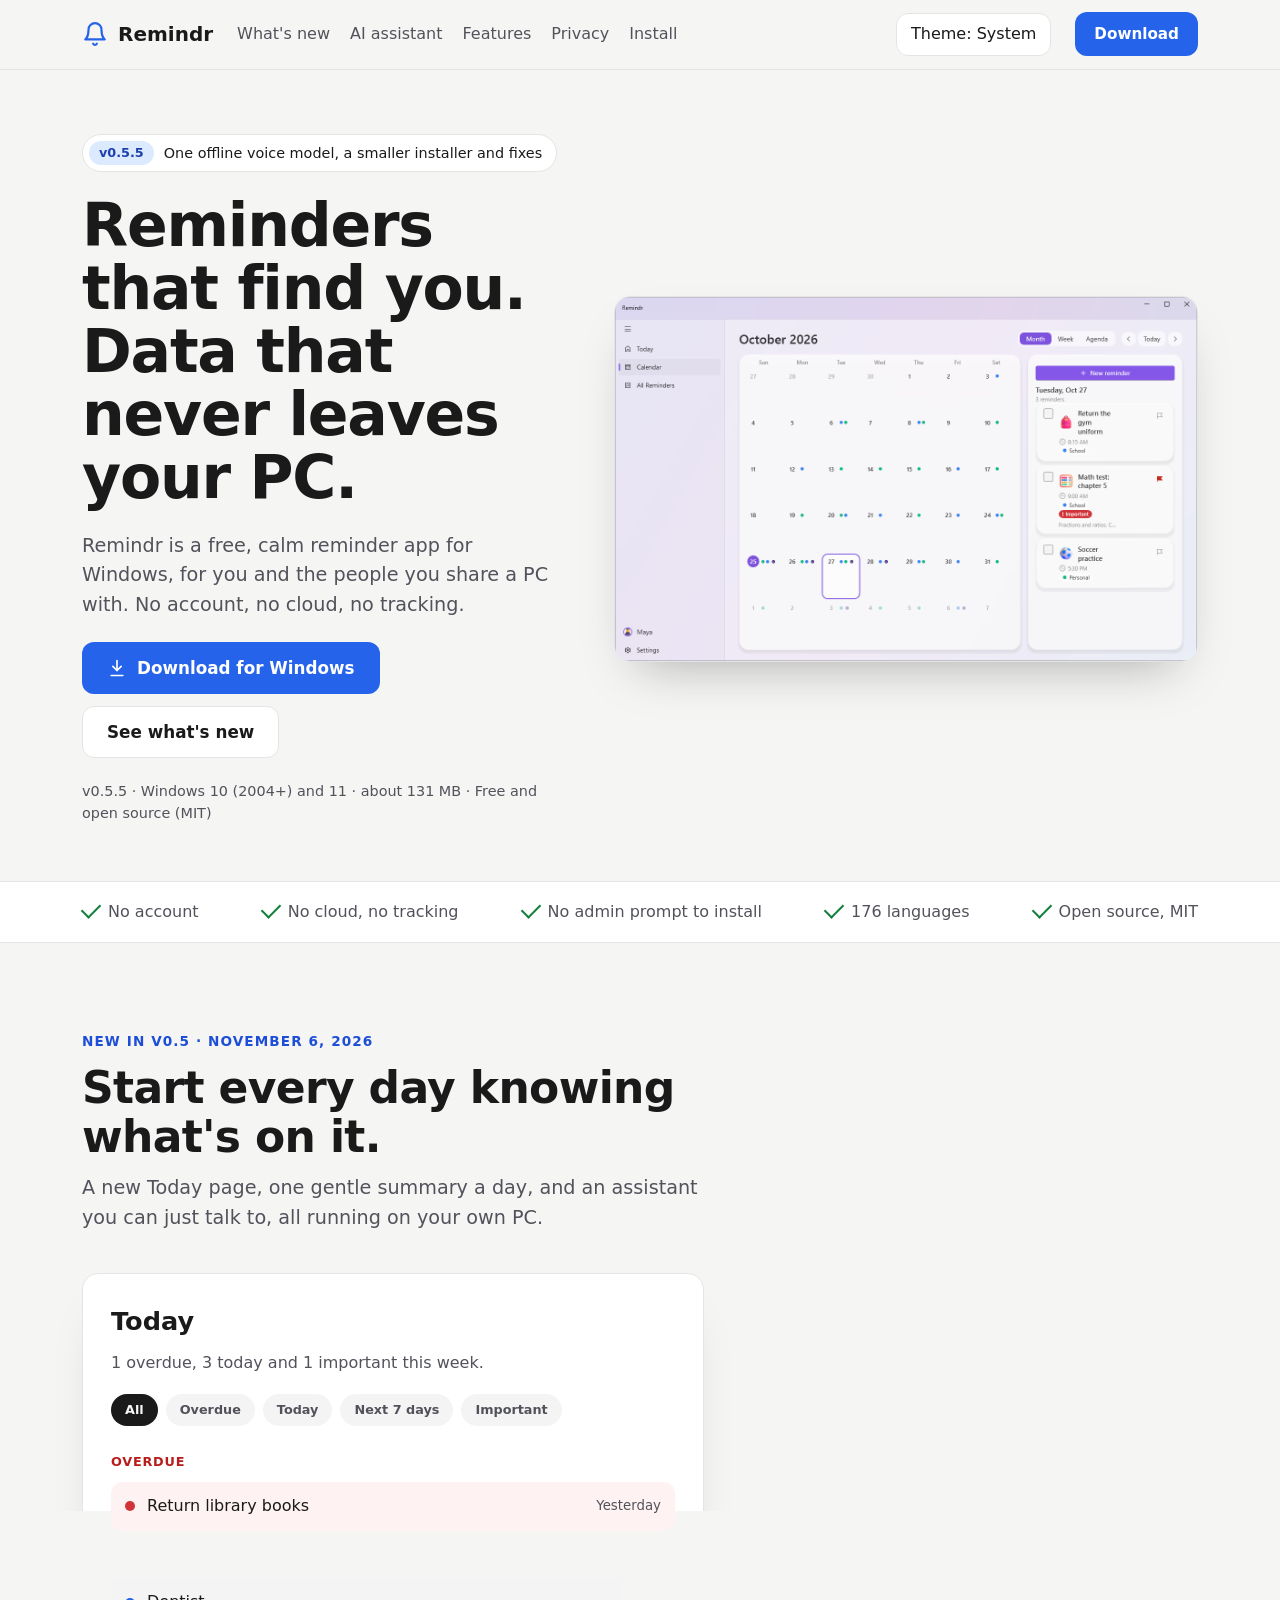
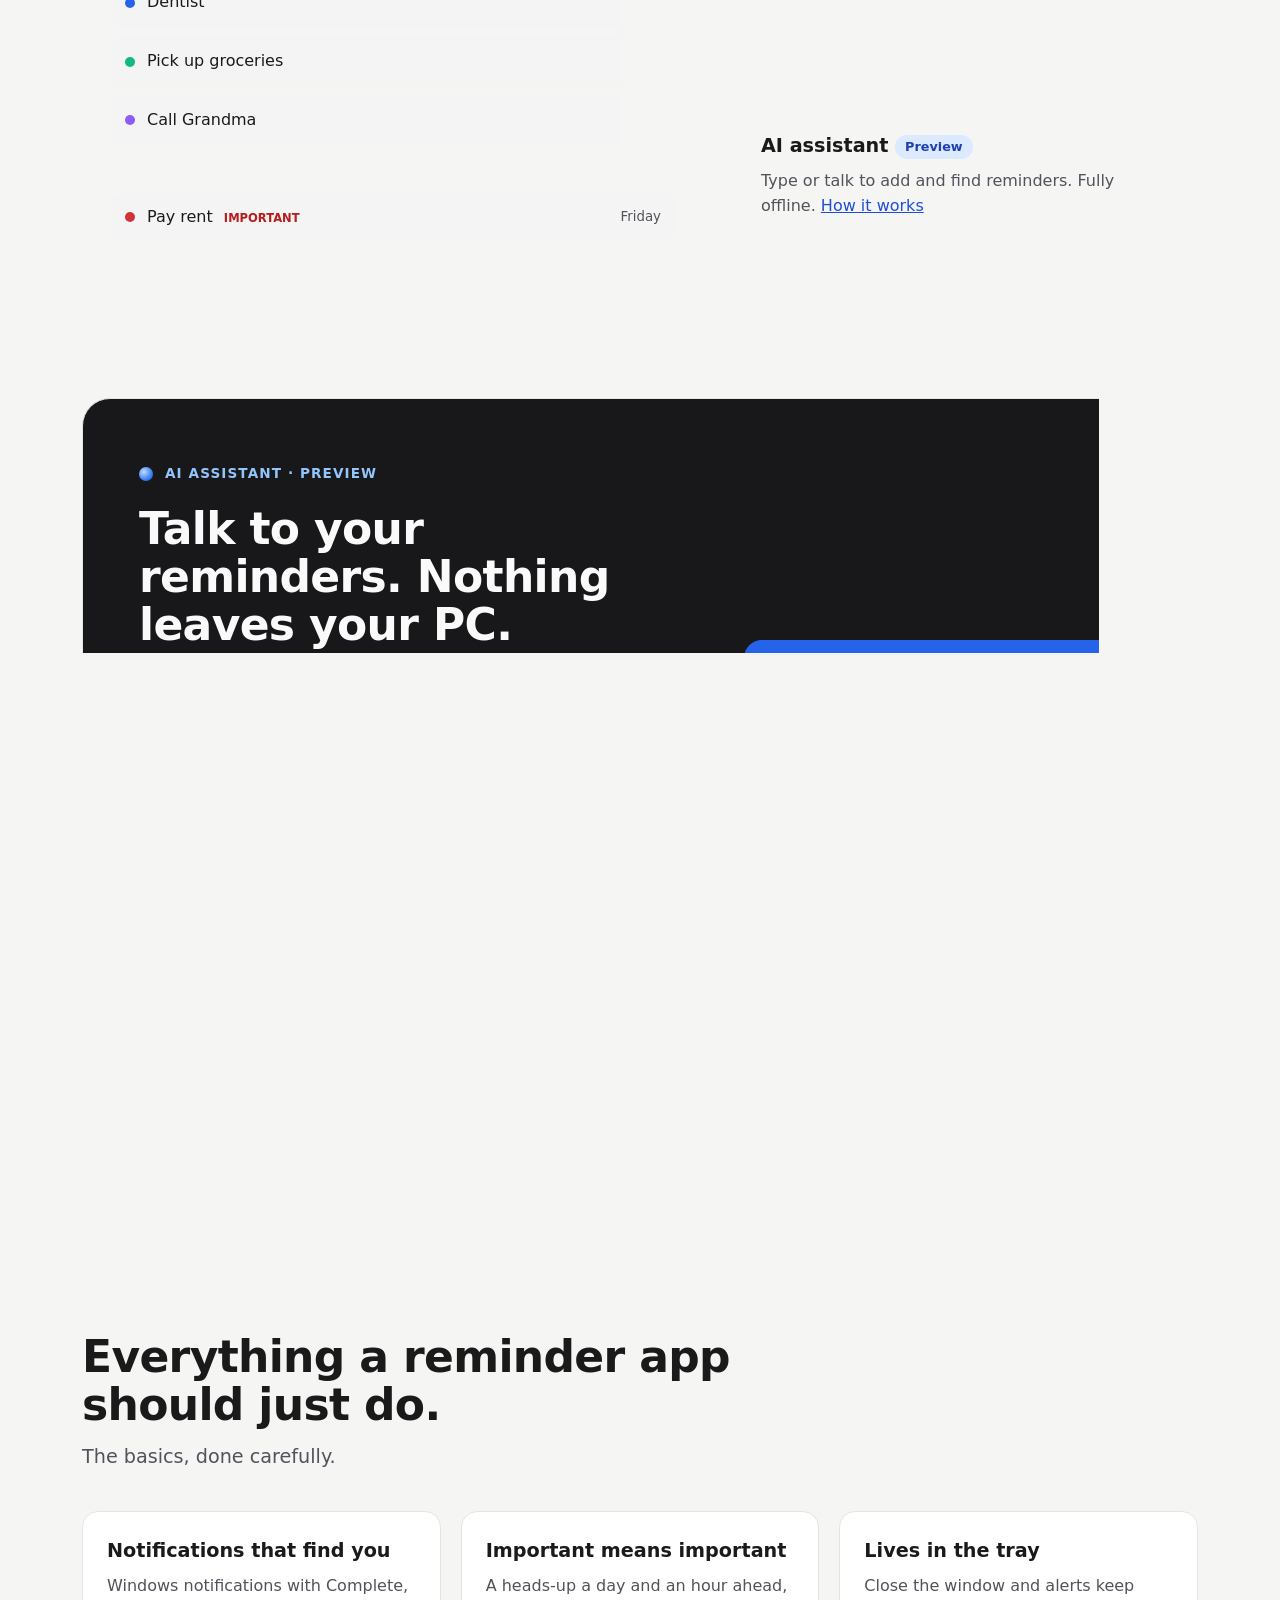
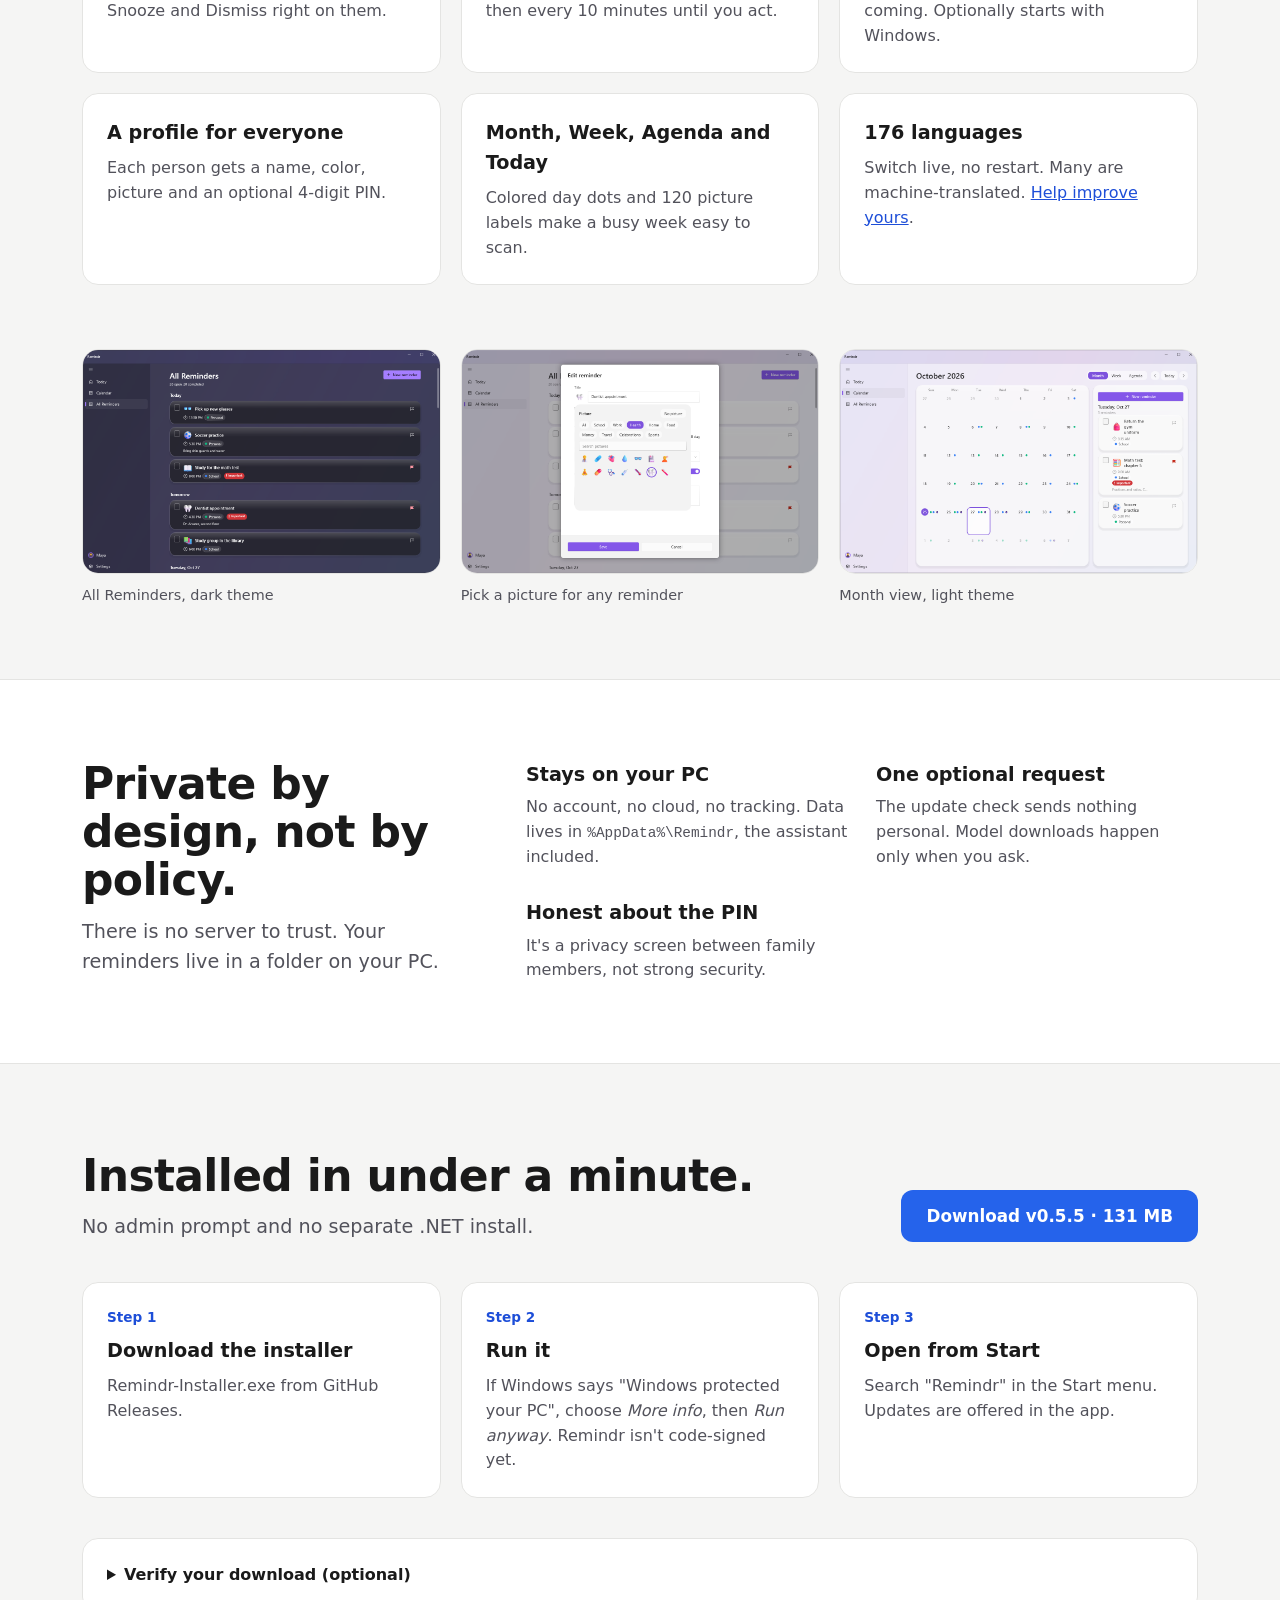
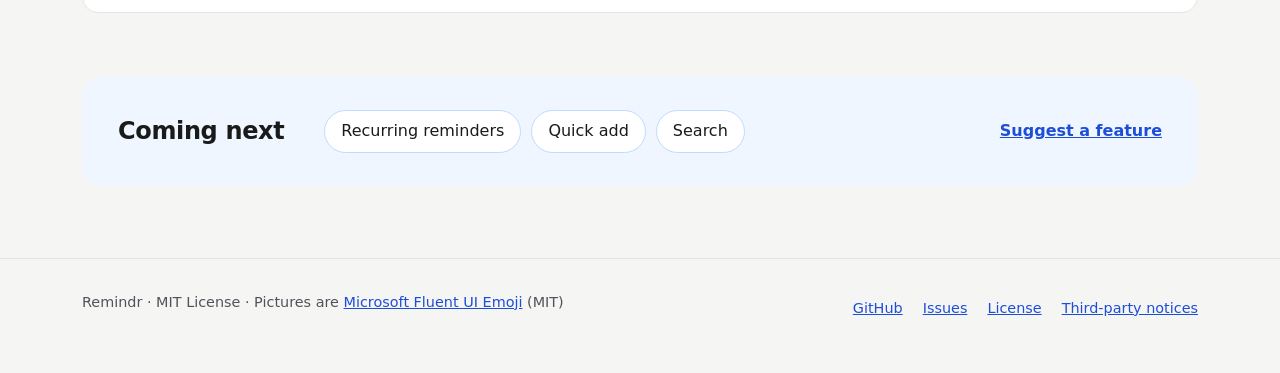
==== commit 79009bbd: "Update the site for Remindr v0.5.5 Version, 131 MB installer size, and the single LFM3-Audio voice d" ====
--- a/index.html
+++ b/index.html
@@ -29,14 +29,14 @@
 <main id="main">
   <section id="top" class="wrap hero">
     <div class="hero-copy">
-      <a class="badge" href="#new"><span class="tag">v0.5.0</span>Today page, daily summary and an offline AI assistant</a>
+      <a class="badge" href="#new"><span class="tag">v0.5.5</span>One offline voice model, a smaller installer and fixes</a>
       <h1>Reminders that find you. Data that never leaves your PC.</h1>
       <p class="lead">Remindr is a free, calm reminder app for Windows, for you and the people you share a PC with. No account, no cloud, no tracking.</p>
       <div class="actions">
         <a class="btn" href="https://github.com/Randomstufteam/Remindr/releases/latest/download/Remindr-Installer.exe"><svg width="20" height="20" viewBox="0 0 24 24" fill="none" stroke="currentColor" stroke-width="2" stroke-linecap="round" stroke-linejoin="round" aria-hidden="true"><path d="M12 3v12"/><path d="m7 10 5 5 5-5"/><path d="M5 21h14"/></svg>Download for Windows</a>
         <a class="btn btn-ghost" href="#new">See what's new</a>
       </div>
-      <p class="muted small">v0.5.0 &middot; Windows 10 (2004+) and 11 &middot; about 210 MB &middot; Free and open source (MIT)</p>
+      <p class="muted small">v0.5.5 &middot; Windows 10 (2004+) and 11 &middot; about 131 MB &middot; Free and open source (MIT)</p>
     </div>
     <a class="hero-shot" href="assets/screenshots/month-light.png"><img class="float" src="assets/screenshots/month-light.png" width="1280" height="800" alt="Remindr's month view in the light theme, with colored dots on days that have reminders"></a>
   </section>
@@ -49,7 +49,7 @@
 
   <section id="new" class="wrap section">
     <div class="head reveal">
-      <p class="eyebrow">New in v0.5.0 &middot; November 6, 2026</p>
+      <p class="eyebrow">New in v0.5 &middot; November 6, 2026</p>
       <h2>Start every day knowing what's on it.</h2>
       <p class="lead">A new Today page, one gentle summary a day, and an assistant you can just talk to, all running on your own PC.</p>
     </div>
@@ -83,7 +83,7 @@
         <p class="lead">Turn it on in Settings &rsaquo; AI assistant and download a model (about 0.7 GB for the recommended one). Every change shows a confirm card before anything is saved.</p>
         <ul class="facts">
           <li><strong>Work and Chat modes</strong>Work handles reminders; Chat answers general questions.</li>
-          <li><strong>Voice</strong>Hold Ctrl+Space or click the orb, and hear replies in a natural voice.</li>
+          <li><strong>Voice</strong>Hold Ctrl+Space or click the orb, and hear replies in a natural voice. One optional download (LFM3-Audio, about 1.3 GB) does both.</li>
           <li><strong>Runs on your graphics card</strong>Uses a dedicated GPU when you have one, with a CPU fallback.</li>
           <li><strong>Downloads only when you ask</strong>Models come from Hugging Face and GitHub; each file is checked before use.</li>
         </ul>
@@ -145,7 +145,7 @@
         <h2>Installed in under a minute.</h2>
         <p class="lead">No admin prompt and no separate .NET install.</p>
       </div>
-      <a class="btn" href="https://github.com/Randomstufteam/Remindr/releases/latest/download/Remindr-Installer.exe">Download v0.5.0 &middot; 210 MB</a>
+      <a class="btn" href="https://github.com/Randomstufteam/Remindr/releases/latest/download/Remindr-Installer.exe">Download v0.5.5 &middot; 131 MB</a>
     </div>
     <ol class="grid steps">
       <li class="card lift reveal"><span class="step">Step 1</span><h3>Download the installer</h3><p class="muted">Remindr-Installer.exe from GitHub Releases.</p></li>
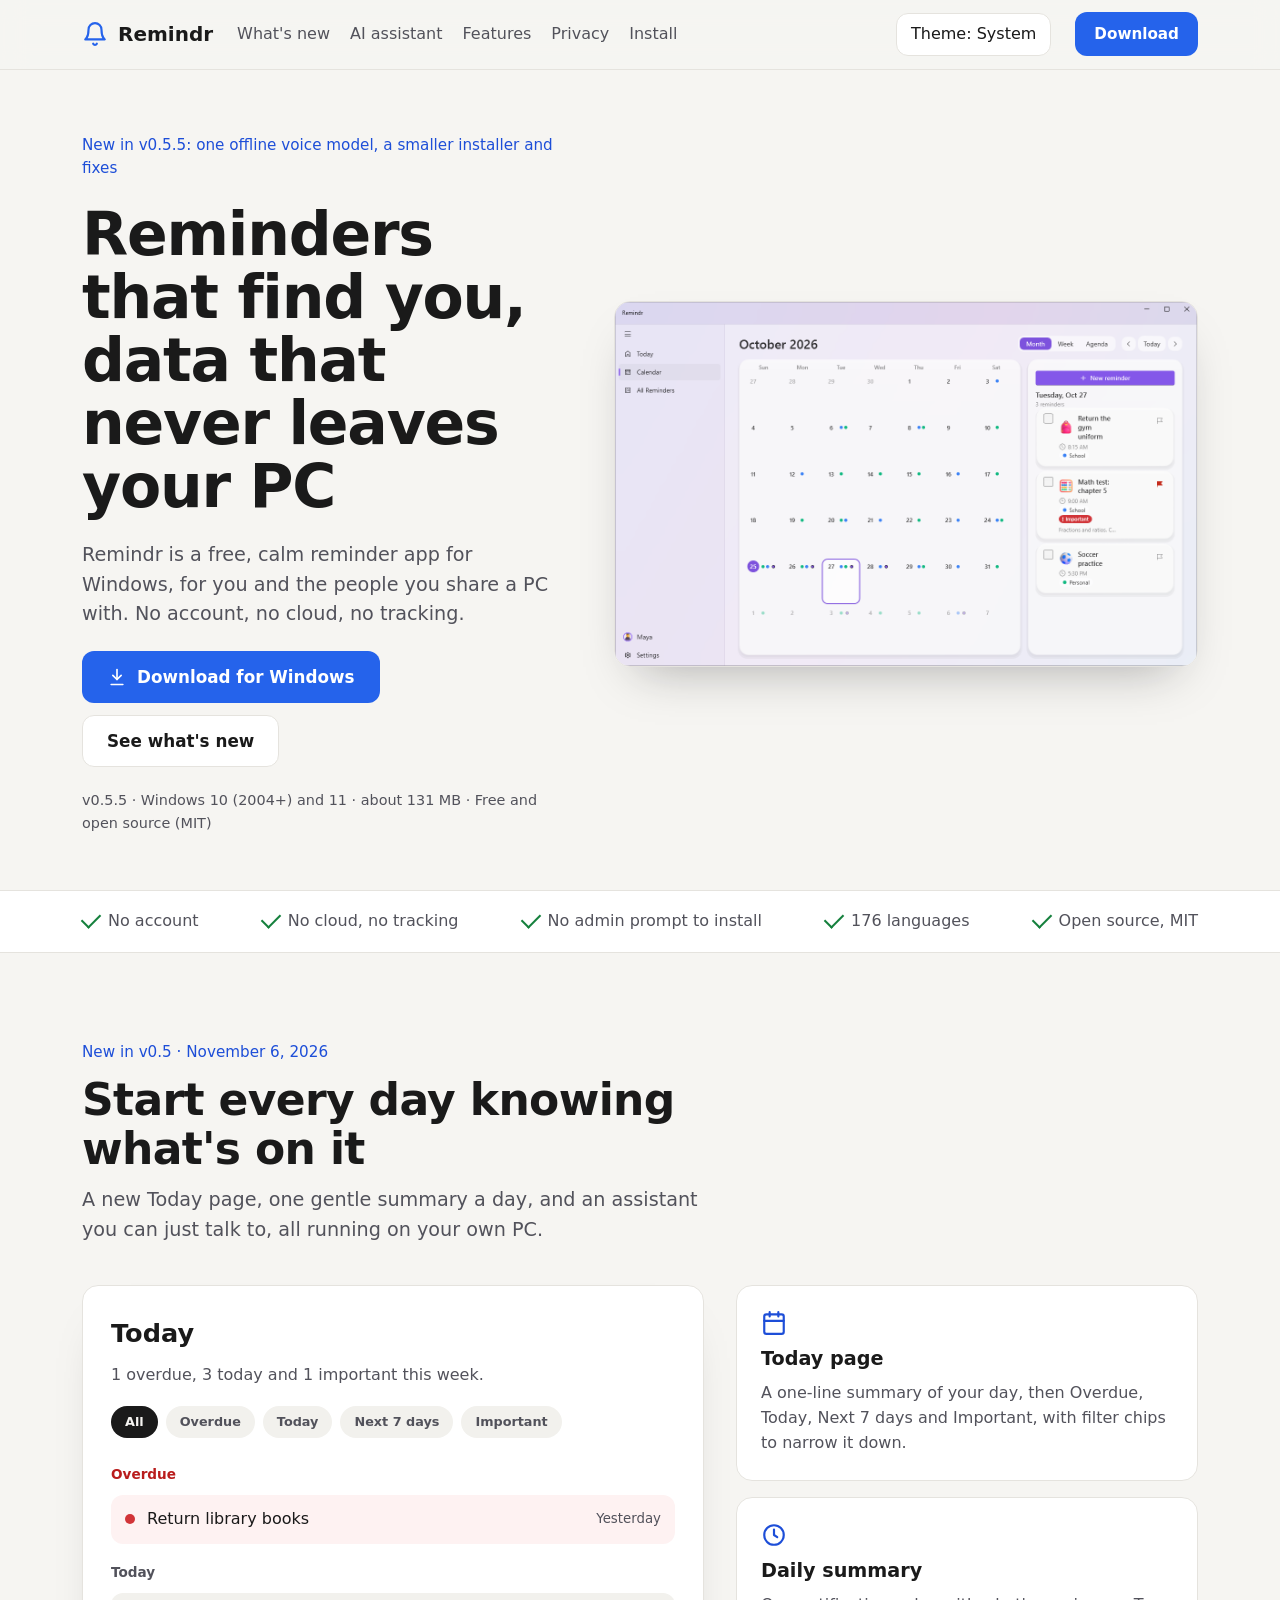
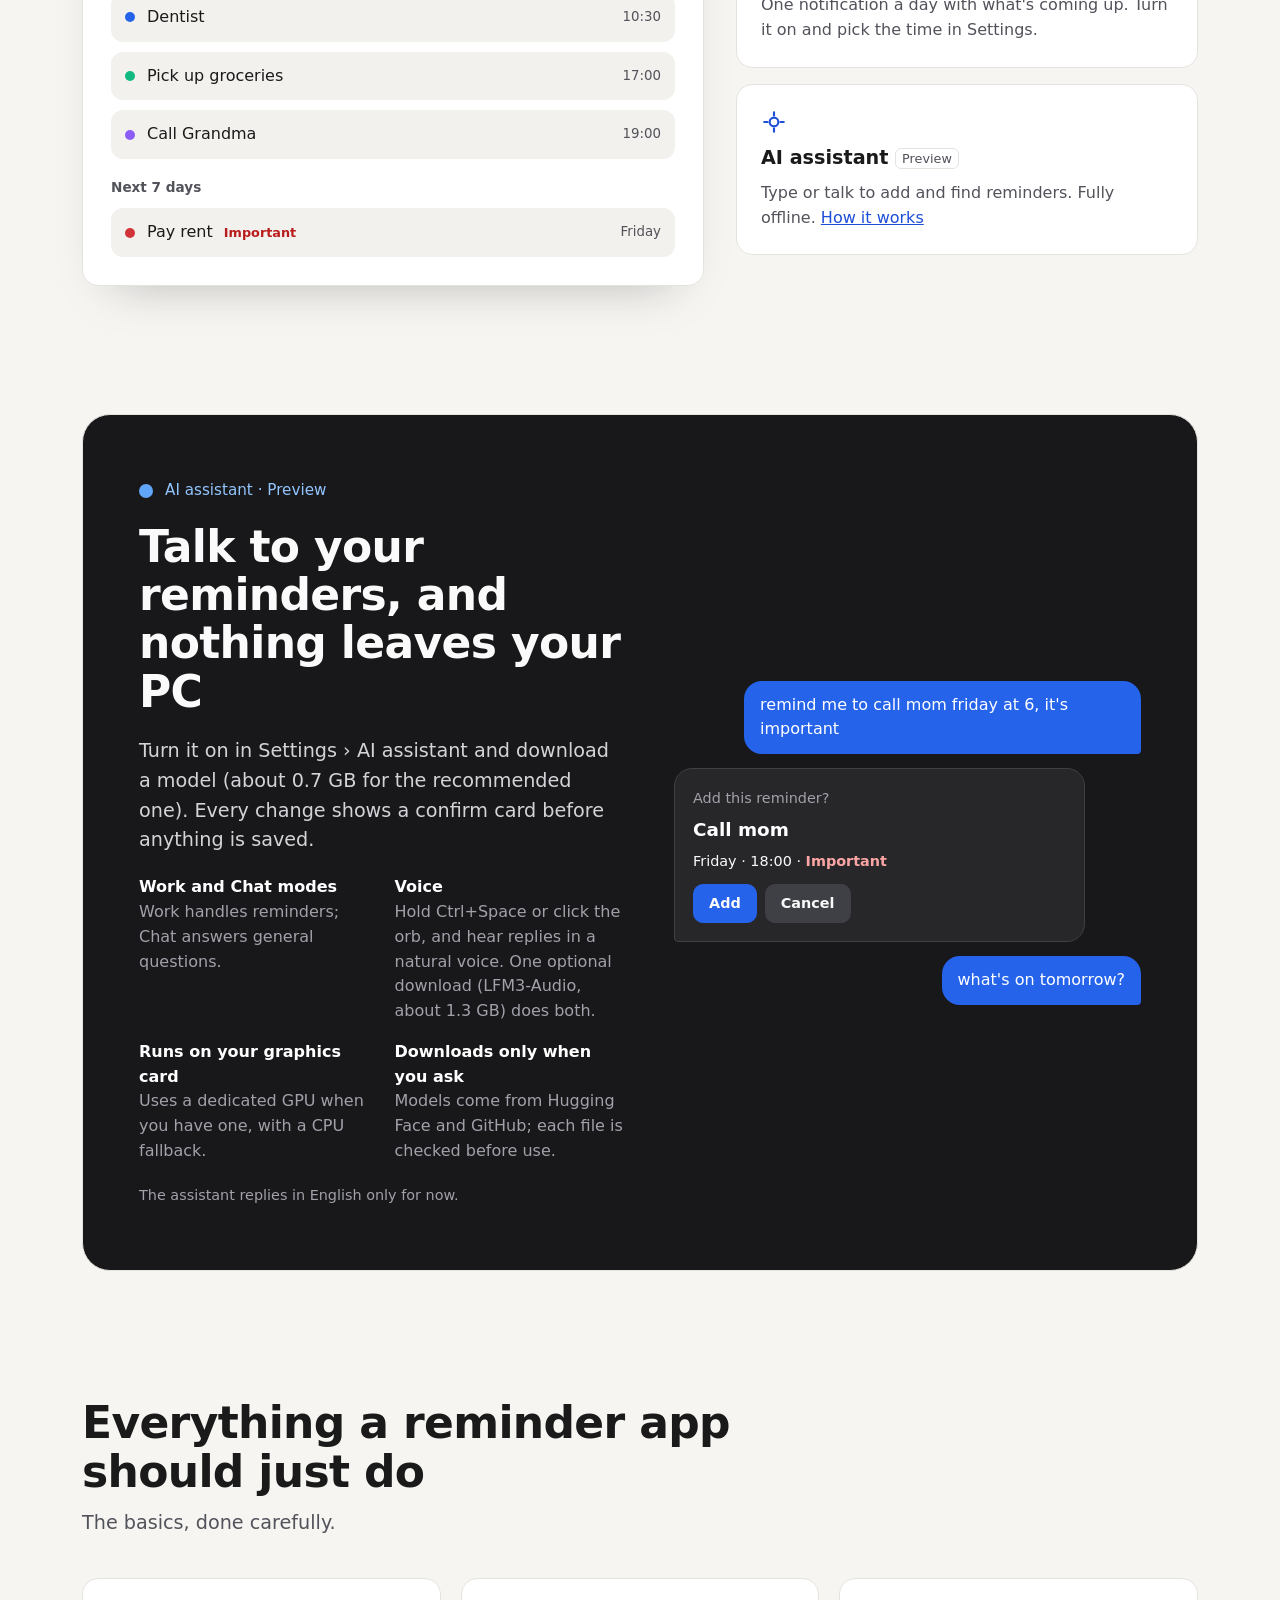
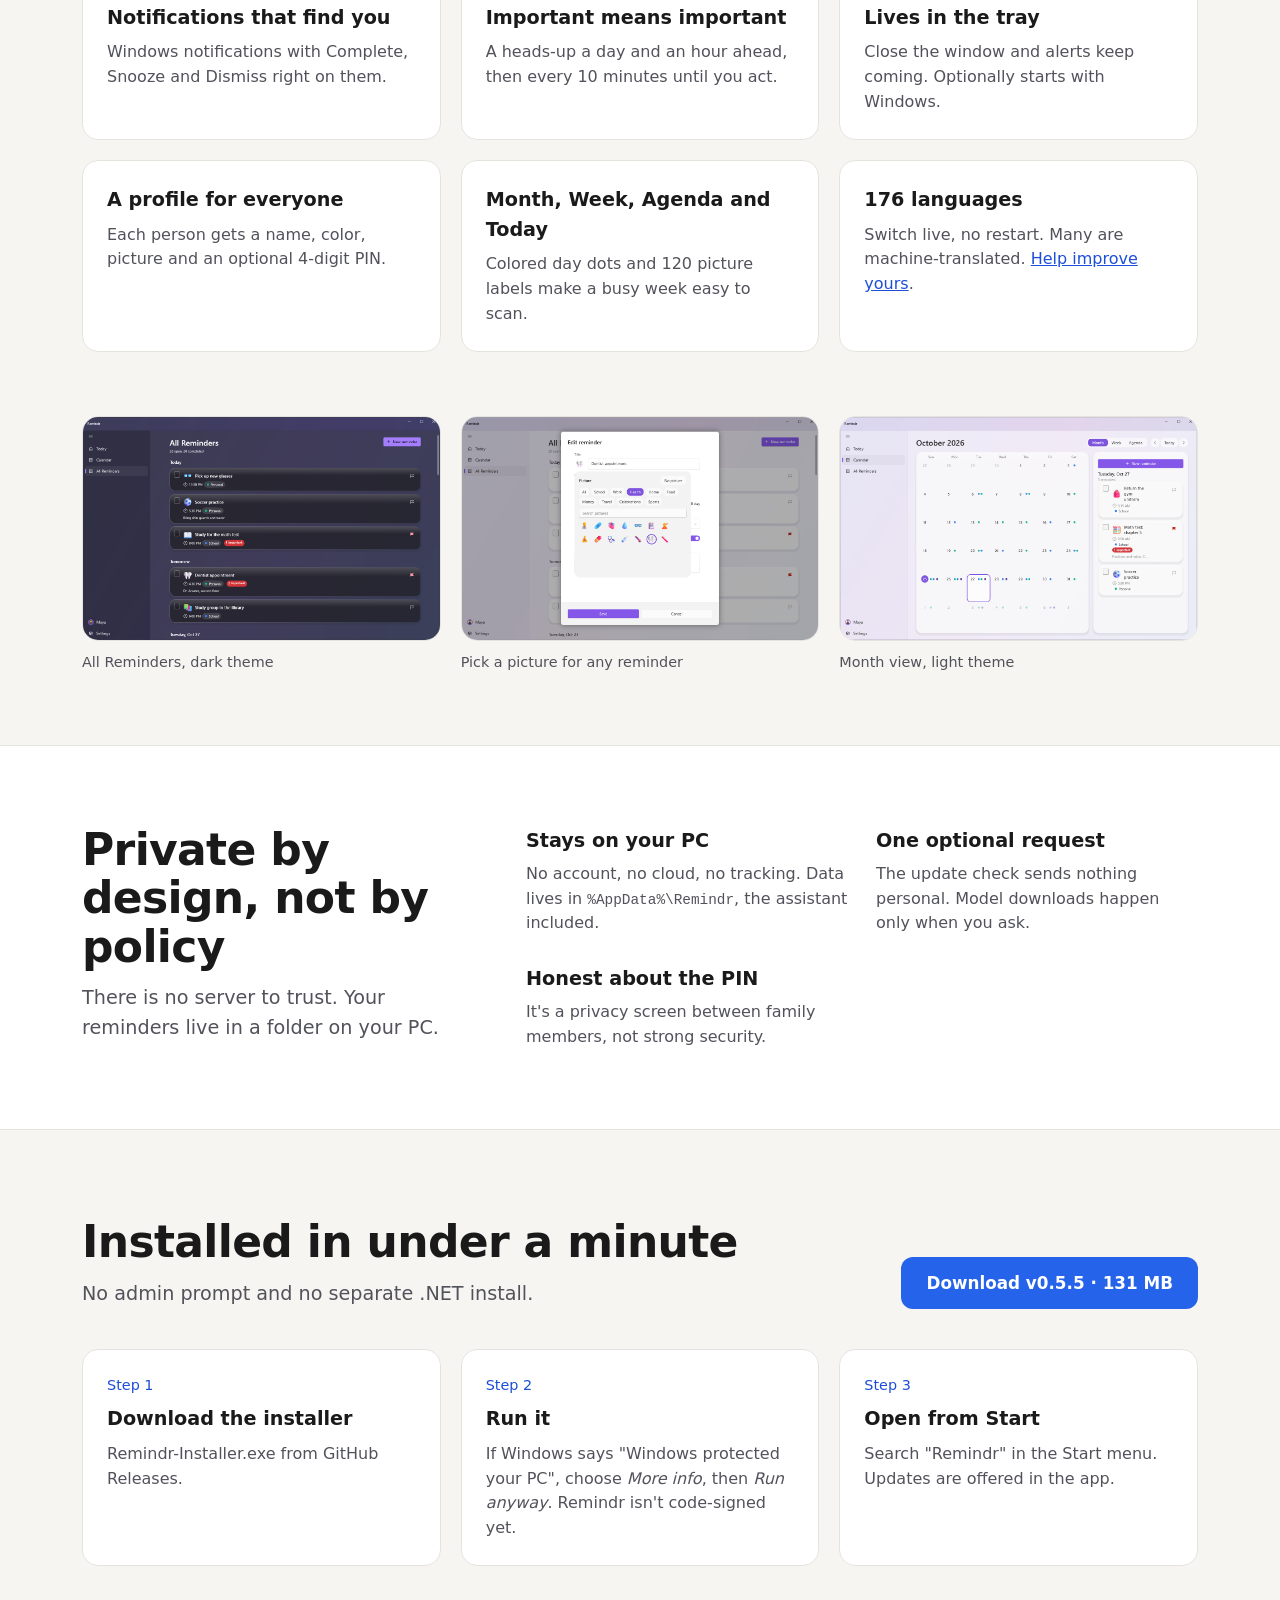
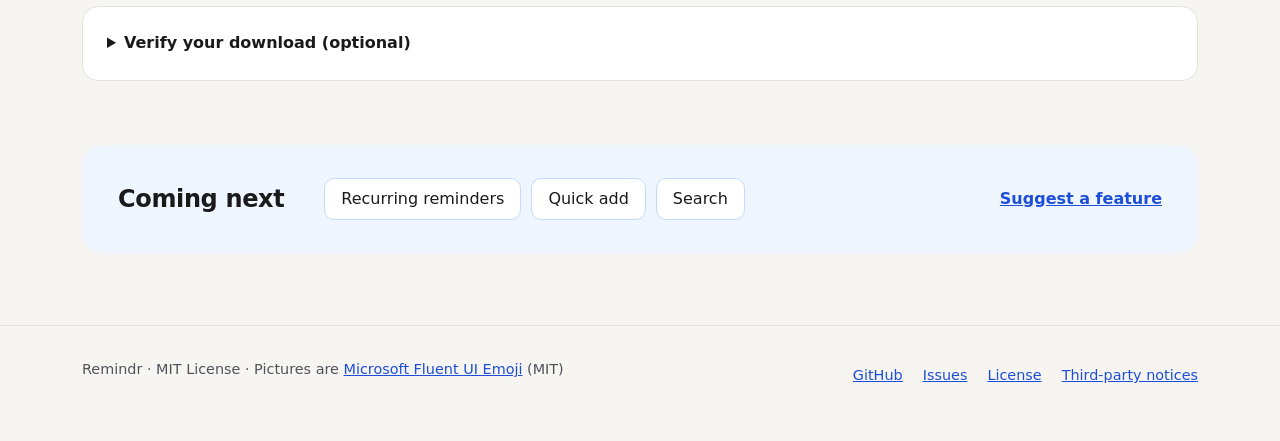
==== commit 57552ee3: "Polish the landing page Quiet text link instead of the pill badge, sentence-case labels, weight 600 " ====
--- a/index.html
+++ b/index.html
@@ -11,7 +11,7 @@
 <meta property="og:url" content="https://randomstufteam.github.io/">
 <meta property="og:image" content="https://randomstufteam.github.io/assets/screenshots/month-light.png">
 <meta name="twitter:card" content="summary_large_image">
-<link rel="icon" type="image/svg+xml" href="data:image/svg+xml,%3Csvg xmlns='http://www.w3.org/2000/svg' viewBox='0 0 32 32'%3E%3Cdefs%3E%3ClinearGradient id='g' x1='0' y1='0' x2='1' y2='1'%3E%3Cstop offset='0' stop-color='%233B82F6'/%3E%3Cstop offset='1' stop-color='%238B5CF6'/%3E%3C/linearGradient%3E%3C/defs%3E%3Crect width='32' height='32' rx='8' fill='url(%23g)'/%3E%3Cpath d='M9 17l5 5 9-11' fill='none' stroke='%23fff' stroke-width='3' stroke-linecap='round' stroke-linejoin='round'/%3E%3C/svg%3E">
+<link rel="icon" type="image/svg+xml" href="data:image/svg+xml,%3Csvg xmlns='http://www.w3.org/2000/svg' viewBox='0 0 32 32'%3E%3Crect width='32' height='32' rx='8' fill='%232563EB'/%3E%3Cg fill='none' stroke='%23fff' stroke-width='2.4' stroke-linecap='round' stroke-linejoin='round'%3E%3Cpath d='M10 14a6 6 0 0 1 12 0c0 6 2.5 8 2.5 8h-17s2.5-2 2.5-8'/%3E%3Cpath d='M14.3 25.5a2 2 0 0 0 3.4 0'/%3E%3C/g%3E%3C/svg%3E">
 <script>document.documentElement.classList.add('js');try{var t=localStorage.getItem('remindr-theme');if(t==='light'||t==='dark')document.documentElement.setAttribute('data-theme',t)}catch(e){}</script>
 <link rel="stylesheet" href="styles.css">
 </head>
@@ -29,8 +29,8 @@
 <main id="main">
   <section id="top" class="wrap hero">
     <div class="hero-copy">
-      <a class="badge" href="#new"><span class="tag">v0.5.5</span>One offline voice model, a smaller installer and fixes</a>
-      <h1>Reminders that find you. Data that never leaves your PC.</h1>
+      <a class="badge" href="#new">New in v0.5.5: one offline voice model, a smaller installer and fixes</a>
+      <h1>Reminders that find you, data that never leaves your PC</h1>
       <p class="lead">Remindr is a free, calm reminder app for Windows, for you and the people you share a PC with. No account, no cloud, no tracking.</p>
       <div class="actions">
         <a class="btn" href="https://github.com/Randomstufteam/Remindr/releases/latest/download/Remindr-Installer.exe"><svg width="20" height="20" viewBox="0 0 24 24" fill="none" stroke="currentColor" stroke-width="2" stroke-linecap="round" stroke-linejoin="round" aria-hidden="true"><path d="M12 3v12"/><path d="m7 10 5 5 5-5"/><path d="M5 21h14"/></svg>Download for Windows</a>
@@ -38,7 +38,7 @@
       </div>
       <p class="muted small">v0.5.5 &middot; Windows 10 (2004+) and 11 &middot; about 131 MB &middot; Free and open source (MIT)</p>
     </div>
-    <a class="hero-shot" href="assets/screenshots/month-light.png"><img class="float" src="assets/screenshots/month-light.png" width="1280" height="800" alt="Remindr's month view in the light theme, with colored dots on days that have reminders"></a>
+    <a class="hero-shot" href="assets/screenshots/month-light.png"><img src="assets/screenshots/month-light.png" width="1280" height="800" alt="Remindr's month view in the light theme, with colored dots on days that have reminders"></a>
   </section>
 
   <section class="strip" aria-label="At a glance">
@@ -50,7 +50,7 @@
   <section id="new" class="wrap section">
     <div class="head reveal">
       <p class="eyebrow">New in v0.5 &middot; November 6, 2026</p>
-      <h2>Start every day knowing what's on it.</h2>
+      <h2>Start every day knowing what's on it</h2>
       <p class="lead">A new Today page, one gentle summary a day, and an assistant you can just talk to, all running on your own PC.</p>
     </div>
     <div class="split">
@@ -65,7 +65,7 @@
         <div class="row reveal"><i style="background:#10B981"></i><span>Pick up groceries</span><small>17:00</small></div>
         <div class="row reveal"><i style="background:#8B5CF6"></i><span>Call Grandma</span><small>19:00</small></div>
         <p class="group">Next 7 days</p>
-        <div class="row reveal"><i style="background:#D13438"></i><span>Pay rent <b class="imp">IMPORTANT</b></span><small>Friday</small></div>
+        <div class="row reveal"><i style="background:#D13438"></i><span>Pay rent <b class="imp">Important</b></span><small>Friday</small></div>
       </div>
       <div class="stack">
         <div class="card lift reveal"><svg width="26" height="26" viewBox="0 0 24 24" fill="none" stroke="currentColor" stroke-width="2" stroke-linecap="round" stroke-linejoin="round" aria-hidden="true"><rect x="3" y="4" width="18" height="18" rx="2"/><path d="M16 2v4M8 2v4M3 10h18"/></svg><h3>Today page</h3><p class="muted">A one-line summary of your day, then Overdue, Today, Next 7 days and Important, with filter chips to narrow it down.</p></div>
@@ -79,7 +79,7 @@
     <div class="dark-panel reveal">
       <div class="dark-copy">
         <p class="eyebrow"><span class="orb" aria-hidden="true"></span>AI assistant &middot; Preview</p>
-        <h2>Talk to your reminders. Nothing leaves your PC.</h2>
+        <h2>Talk to your reminders, and nothing leaves your PC</h2>
         <p class="lead">Turn it on in Settings &rsaquo; AI assistant and download a model (about 0.7 GB for the recommended one). Every change shows a confirm card before anything is saved.</p>
         <ul class="facts">
           <li><strong>Work and Chat modes</strong>Work handles reminders; Chat answers general questions.</li>
@@ -104,7 +104,7 @@
 
   <section id="features" class="wrap section">
     <div class="head reveal">
-      <h2>Everything a reminder app should just do.</h2>
+      <h2>Everything a reminder app should just do</h2>
       <p class="lead">The basics, done carefully.</p>
     </div>
     <div class="grid">
@@ -128,7 +128,7 @@
   <section id="privacy" class="band">
     <div class="wrap privacy">
       <div class="head reveal">
-        <h2>Private by design, not by policy.</h2>
+        <h2>Private by design, not by policy</h2>
         <p class="lead">There is no server to trust. Your reminders live in a folder on your PC.</p>
       </div>
       <div class="points">
@@ -142,7 +142,7 @@
   <section id="install" class="wrap section">
     <div class="head-row">
       <div class="head reveal">
-        <h2>Installed in under a minute.</h2>
+        <h2>Installed in under a minute</h2>
         <p class="lead">No admin prompt and no separate .NET install.</p>
       </div>
       <a class="btn" href="https://github.com/Randomstufteam/Remindr/releases/latest/download/Remindr-Installer.exe">Download v0.5.5 &middot; 131 MB</a>
--- a/styles.css
+++ b/styles.css
@@ -1,5 +1,5 @@
 :root{--gutter:16px;--radius:16px;--radius-small:12px;
---bg:#F5F5F4;--surface:#FFFFFF;--surface-2:#F4F4F5;--line:#E4E4E2;--text:#1A1A1A;--text-2:#52525B;--link:#1D4ED8;
+--bg:#F6F5F2;--surface:#FFFFFF;--surface-2:#F2F1ED;--line:#E5E3DE;--text:#1A1A1A;--text-2:#52525B;--link:#1D4ED8;
 --btn-bg:#2563EB;--btn-text:#fff;--tag-bg:#DBEAFE;--tag-text:#1E40AF;--danger:#B91C1C;--danger-soft:#FEF2F2;--ok:#15803D;--next:#EFF6FF;--next-line:#BFDBFE;
 --shadow:rgba(24,24,27,.35);--font:"Segoe UI Variable","Segoe UI",system-ui,sans-serif;--mono:Consolas,"Cascadia Mono",ui-monospace,monospace}
 @media (prefers-color-scheme:dark){:root:not([data-theme=light]){--bg:#141416;--surface:#1F1F22;--surface-2:#2A2A2E;--line:#2E2E33;--text:#F4F4F5;--text-2:#C5C5C9;--link:#93C5FD;--tag-bg:#1E3A8A;--tag-text:#DBEAFE;--danger:#FCA5A5;--danger-soft:#3B1D1D;--ok:#4ADE80;--next:#172033;--next-line:#1E3A8A;--shadow:rgba(0,0,0,.7)}}
@@ -13,9 +13,10 @@
 a{color:var(--link)}
 :focus-visible{outline:2px solid var(--btn-bg);outline-offset:3px;border-radius:6px}
 h1,h2,h3,p{margin:0}
+h1,h2{font-weight:600}
 h1{font-size:clamp(2.2rem,5.5vw,3.75rem);line-height:1.05;letter-spacing:-.02em}
 h2{font-size:clamp(1.9rem,4vw,2.75rem);line-height:1.1;letter-spacing:-.015em}
-h3{font-size:1.2rem}
+h3{font-size:1.2rem;font-weight:600}
 .muted{color:var(--text-2)}
 .small{font-size:.9rem}
 .lead{font-size:clamp(1.05rem,2.4vw,1.2rem);color:var(--text-2);max-width:34em}
@@ -27,7 +28,7 @@
 header.site{position:sticky;top:0;z-index:10;background:color-mix(in srgb,var(--bg) 90%,transparent);-webkit-backdrop-filter:blur(12px);backdrop-filter:blur(12px);border-bottom:1px solid var(--line);transition:box-shadow .3s}
 header.site.scrolled{box-shadow:0 8px 24px -12px var(--shadow)}
 header.site .wrap{display:flex;flex-wrap:wrap;align-items:center;gap:8px 24px;padding-top:12px;padding-bottom:12px}
-.brand{display:flex;align-items:center;gap:10px;font-weight:700;font-size:1.25rem;color:var(--text);text-decoration:none}
+.brand{display:flex;align-items:center;gap:10px;font-weight:600;font-size:1.25rem;color:var(--text);text-decoration:none}
 .brand svg{color:var(--btn-bg)}
 nav{display:flex;flex-wrap:wrap;gap:0 20px}
 header nav{flex:1 1 auto}
@@ -37,18 +38,19 @@
 /* buttons */
 button,.btn{font:inherit;cursor:pointer}
 .pill{background:var(--surface);color:var(--text);border:1px solid var(--line);border-radius:var(--radius-small);padding:8px 14px;min-height:40px}
-.btn{display:inline-flex;align-items:center;gap:10px;min-height:48px;padding:12px 24px;border:1px solid transparent;border-radius:var(--radius-small);background:var(--btn-bg);color:var(--btn-text);font-weight:600;font-size:1.05rem;text-decoration:none;transition:transform .2s,box-shadow .2s}
-.btn:hover{transform:translateY(-2px);box-shadow:0 10px 20px -10px rgba(37,99,235,.7)}
-.btn:active{transform:none}
+.btn{display:inline-flex;align-items:center;gap:10px;min-height:48px;padding:12px 24px;border:1px solid transparent;border-radius:var(--radius-small);background:var(--btn-bg);color:var(--btn-text);font-weight:600;font-size:1.05rem;text-decoration:none;transition:background-color .2s,border-color .2s,transform .1s}
+.btn:hover{background:#1D4ED8}
+.btn:active{transform:scale(.98)}
 .btn-sm{min-height:44px;padding:8px 18px;font-size:.95rem}
 .btn-ghost{background:var(--surface);color:var(--text);border-color:var(--line)}
-.btn-ghost:hover{box-shadow:0 10px 20px -12px var(--shadow)}
-.tag{display:inline-block;background:var(--tag-bg);color:var(--tag-text);font-weight:700;font-size:.8rem;border-radius:999px;padding:2px 10px;vertical-align:middle}
+.btn-ghost:hover{background:var(--surface-2)}
+.tag{display:inline-block;color:var(--text-2);font-weight:500;font-size:.8rem;border:1px solid var(--line);border-radius:6px;padding:0 6px;vertical-align:middle}
 
 /* hero */
 .hero{display:flex;flex-wrap:wrap;align-items:center;gap:48px;padding-top:64px;padding-bottom:56px}
 .hero-copy{flex:1 1 420px;min-width:0;display:flex;flex-direction:column;align-items:flex-start;gap:22px}
-.badge{display:inline-flex;align-items:center;gap:10px;background:var(--surface);border:1px solid var(--line);border-radius:999px;padding:6px 14px 6px 6px;color:var(--text);text-decoration:none;font-size:.9rem}
+.badge{color:var(--link);font-size:.95rem;text-decoration:none}
+.badge:hover{text-decoration:underline}
 .actions{display:flex;flex-wrap:wrap;gap:12px}
 .hero-shot{flex:1 1 520px;min-width:0;display:block}
 .hero-shot img,.shot img{border-radius:var(--radius);border:1px solid var(--line)}
@@ -58,12 +60,12 @@
 .section{display:flex;flex-direction:column;gap:40px;padding-top:88px;padding-bottom:40px}
 .section-tight{padding-top:24px;padding-bottom:72px}
 .head{display:flex;flex-direction:column;gap:12px;max-width:720px}
-.eyebrow{display:flex;align-items:center;gap:12px;font-size:.85rem;font-weight:700;letter-spacing:.08em;text-transform:uppercase;color:var(--link)}
+.eyebrow{display:flex;align-items:center;gap:12px;font-size:.95rem;font-weight:500;color:var(--link)}
 .card{background:var(--surface);border:1px solid var(--line);border-radius:var(--radius);padding:24px;display:flex;flex-direction:column;gap:8px}
 .card>svg{color:var(--link)}
 .grid,.gallery{display:grid;gap:20px;grid-template-columns:repeat(auto-fit,minmax(min(100%,300px),1fr))}
 ol.grid{list-style:none;margin:0;padding:0}
-.step{font-size:.85rem;font-weight:700;color:var(--link)}
+.step{font-size:.9rem;font-weight:500;color:var(--link)}
 
 /* strip */
 .strip{background:var(--surface);border-block:1px solid var(--line)}
@@ -74,18 +76,18 @@
 /* today mock */
 .split{display:flex;flex-wrap:wrap;gap:32px;align-items:stretch}
 .today{flex:1 1 520px;min-width:0;padding:28px;gap:10px;box-shadow:0 24px 48px -32px var(--shadow)}
-.today-title{font-size:1.6rem;font-weight:700}
+.today-title{font-size:1.6rem;font-weight:600}
 .chips{display:flex;flex-wrap:wrap;gap:8px;font-size:.8rem;font-weight:600;margin:8px 0}
 .chips span{background:var(--surface-2);color:var(--text-2);border-radius:999px;padding:6px 14px}
 .chips .on{background:var(--text);color:var(--bg)}
-.group{font-size:.8rem;font-weight:700;color:var(--text-2);text-transform:uppercase;letter-spacing:.06em;margin-top:8px}
+.group{font-size:.85rem;font-weight:600;color:var(--text-2);margin-top:8px}
 .group.danger{color:var(--danger)}
 .row{display:flex;align-items:center;gap:12px;background:var(--surface-2);border-radius:var(--radius-small);padding:12px 14px}
 .row.late{background:var(--danger-soft)}
 .row i{width:10px;height:10px;border-radius:999px;flex:none}
 .row span{flex:1 1 auto}
 .row small{color:var(--text-2)}
-.imp{font-size:.72rem;color:var(--danger);margin-left:6px}
+.imp{font-size:.8rem;font-weight:600;color:var(--danger);margin-left:6px}
 .stack{flex:1 1 360px;min-width:0;display:flex;flex-direction:column;gap:16px}
 
 /* assistant */
@@ -96,7 +98,7 @@
 .dark-panel .dim,.facts li{color:#A1A1AA}
 .facts{list-style:none;margin:0;padding:0;display:grid;grid-template-columns:repeat(auto-fit,minmax(min(100%,220px),1fr));gap:16px 24px}
 .facts strong{display:block;color:#fff}
-.orb{width:14px;height:14px;flex:none;border-radius:999px;background:radial-gradient(circle at 35% 35%,#BFDBFE,#3B82F6 60%,#1D4ED8);animation:breathe 2.8s ease-in-out infinite}
+.orb{width:14px;height:14px;flex:none;border-radius:999px;background:#60A5FA}
 .chat{flex:1 1 400px;min-width:0;display:flex;flex-direction:column;gap:14px}
 .me{align-self:flex-end;max-width:85%;background:#2563EB;color:#fff;border-radius:18px 18px 4px 18px;padding:12px 16px}
 .confirm{align-self:flex-start;width:88%;background:#27272A;border:1px solid #3F3F46;border-radius:18px 18px 18px 4px;padding:18px;display:flex;flex-direction:column;gap:6px}
@@ -124,7 +126,7 @@
 .next{background:var(--next);border-radius:20px;padding:32px 36px;display:flex;flex-wrap:wrap;align-items:center;gap:16px 40px}
 .next h2{font-size:1.5rem}
 .next ul{list-style:none;margin:0;padding:0;display:flex;flex-wrap:wrap;gap:10px;flex:1 1 400px}
-.next li{background:var(--surface);border:1px solid var(--next-line);border-radius:999px;padding:8px 16px}
+.next li{background:var(--surface);border:1px solid var(--next-line);border-radius:10px;padding:8px 16px}
 .next>a{font-weight:600;padding:10px 0}
 footer{border-top:1px solid var(--line)}
 footer .wrap{display:flex;flex-wrap:wrap;justify-content:space-between;gap:16px;padding-top:32px;padding-bottom:48px;font-size:.9rem}
@@ -134,23 +136,14 @@
 @media (max-width:767px){header.site{position:static}html{scroll-padding-top:0}}
 
 /* motion */
-@keyframes rise{from{opacity:0;translate:0 28px}to{opacity:1;translate:0 0}}
-@keyframes float{50%{transform:translateY(-10px)}}
-@keyframes breathe{50%{transform:scale(1.1);box-shadow:0 0 0 10px rgba(96,165,250,0)}0%,100%{box-shadow:0 0 0 0 rgba(96,165,250,.55)}}
-.hero-copy>*{animation:rise .9s cubic-bezier(.2,.7,.2,1) both}
+@keyframes rise{from{opacity:0;translate:0 12px}to{opacity:1;translate:0 0}}
+.hero-copy>*{animation:rise .6s cubic-bezier(.2,.7,.2,1) both}
 .hero-copy>:nth-child(2){animation-delay:.08s}.hero-copy>:nth-child(3){animation-delay:.16s}.hero-copy>:nth-child(4){animation-delay:.24s}.hero-copy>:nth-child(5){animation-delay:.32s}
-.hero-shot{animation:rise 1.1s .25s cubic-bezier(.2,.7,.2,1) both}
-.float{animation:float 7s ease-in-out 1.4s infinite}
-/* reveal animates translate, hover animates transform, so the two never fight */
-.js .reveal{opacity:0;translate:0 28px;transition:opacity .8s ease,translate .8s cubic-bezier(.2,.7,.2,1),transform .3s cubic-bezier(.2,.7,.2,1),box-shadow .3s}
+.hero-shot{animation:rise .6s .2s cubic-bezier(.2,.7,.2,1) both}
+.js .reveal{opacity:0;translate:0 12px;transition:opacity .6s ease,translate .6s cubic-bezier(.2,.7,.2,1),border-color .2s}
 .js .reveal.seen{opacity:1;translate:0 0}
 .grid>.reveal:nth-child(3n+2),.stack>.reveal:nth-child(2),.strip li:nth-child(2),.points>:nth-child(2),.gallery>:nth-child(2){transition-delay:.08s,.08s,0s,0s}
 .grid>.reveal:nth-child(3n),.stack>.reveal:nth-child(3),.strip li:nth-child(3),.points>:nth-child(3),.gallery>:nth-child(3){transition-delay:.16s,.16s,0s,0s}
 .strip li:nth-child(4){transition-delay:.24s,.24s,0s,0s}.strip li:nth-child(5){transition-delay:.32s,.32s,0s,0s}
-.lift:hover{transform:translateY(-4px);box-shadow:0 18px 36px -20px var(--shadow)}
-.shot img{transition:transform .6s cubic-bezier(.2,.7,.2,1)}.shot:hover img{transform:scale(1.03)}
-/* the chat plays out in order once it scrolls into view */
-.js .chat>*{opacity:0;translate:0 16px;transition:opacity .6s ease,translate .6s cubic-bezier(.2,.7,.2,1)}
-.js .chat.seen>*{opacity:1;translate:0 0}
-.chat>:nth-child(2){transition-delay:.9s}.chat>:nth-child(3){transition-delay:1.8s}
-@media (prefers-reduced-motion:reduce){html{scroll-behavior:auto}*,*::before,*::after{animation:none!important;transition:none!important}.js .reveal,.js .chat>*{opacity:1;translate:none}}
+.lift:hover{border-color:color-mix(in srgb,var(--text) 22%,transparent)}
+@media (prefers-reduced-motion:reduce){html{scroll-behavior:auto}*,*::before,*::after{animation:none!important;transition:none!important}.js .reveal{opacity:1;translate:none}}
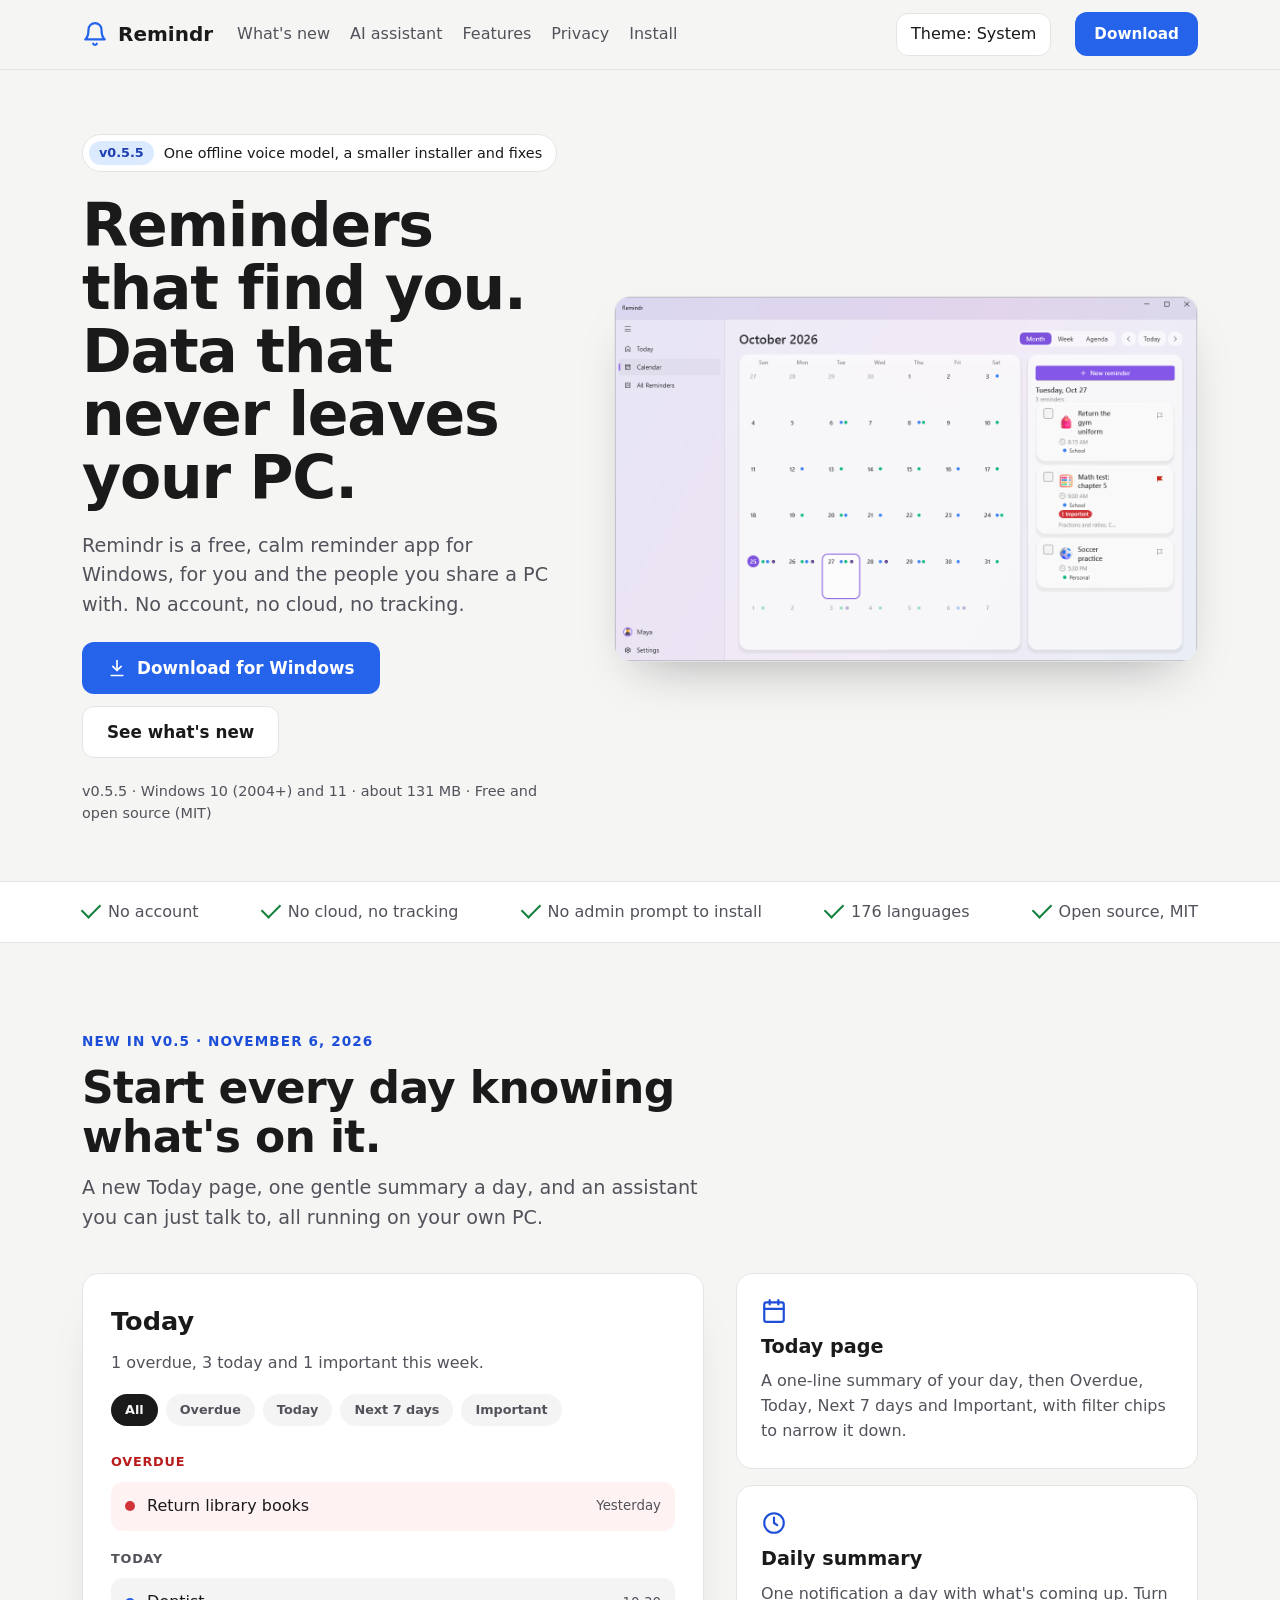
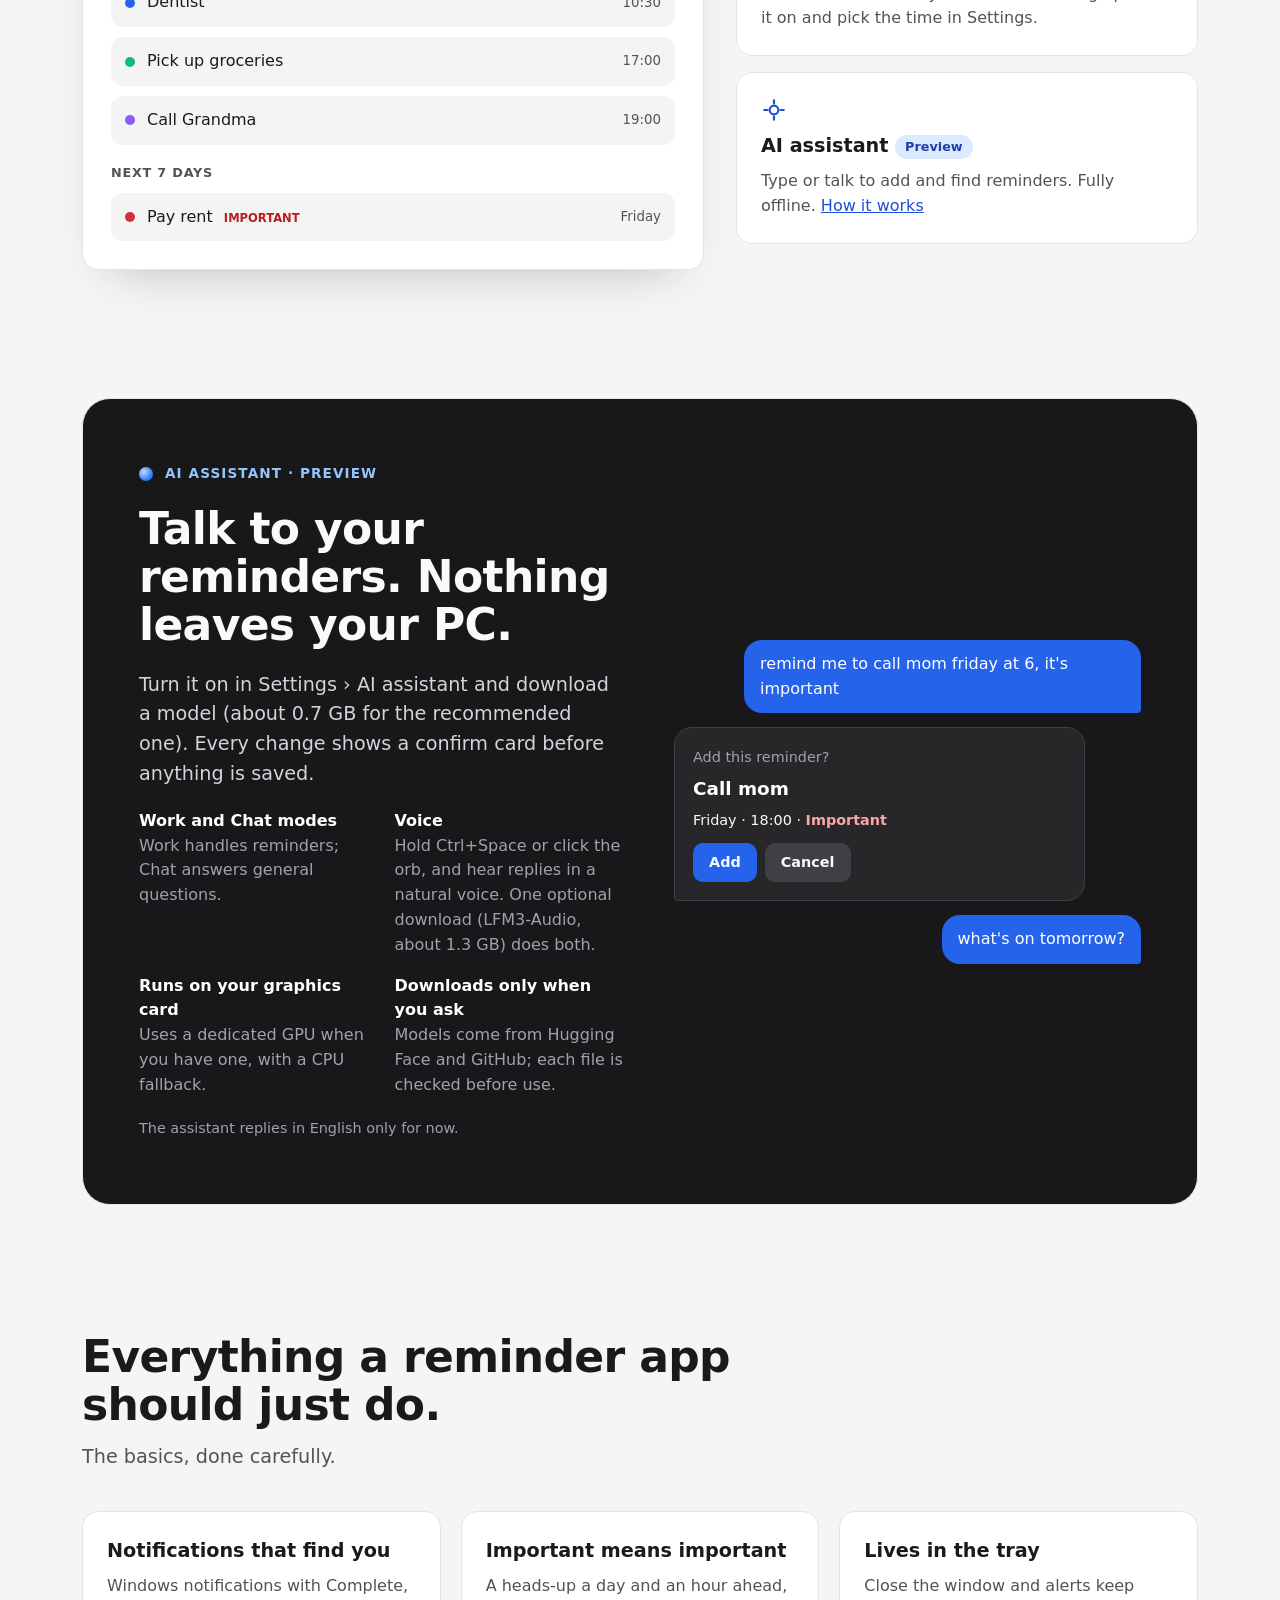
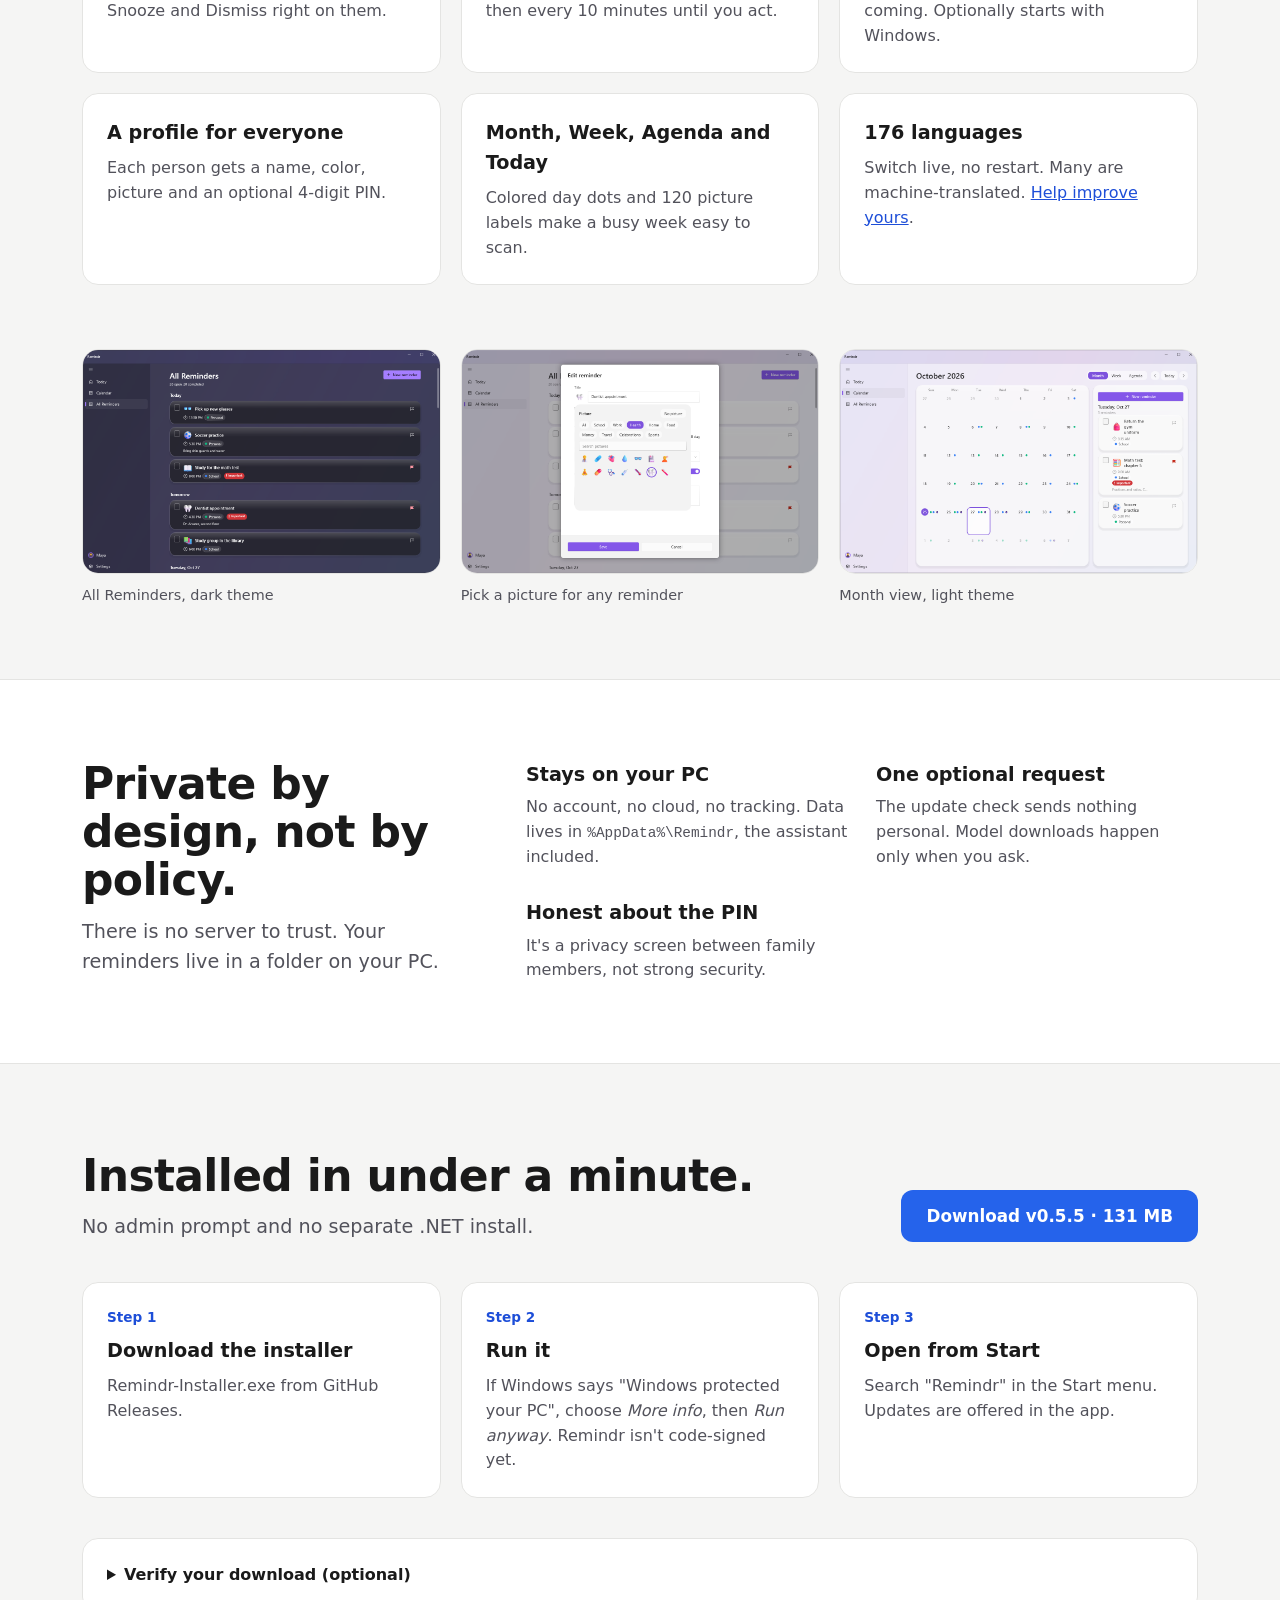
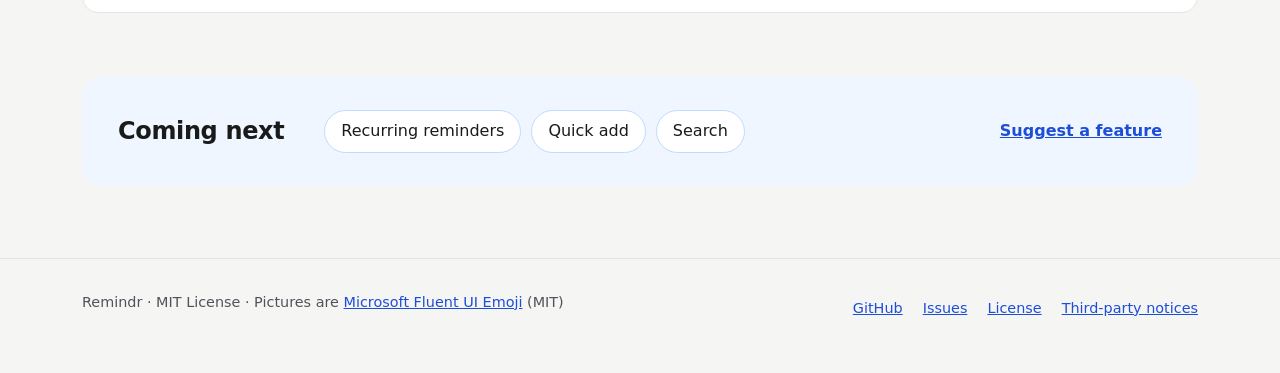
==== commit 884efd78: "Revert "Polish the landing page" This reverts commit 57552ee3008ccc58e908229c6057fa450536beb1." ====
--- a/index.html
+++ b/index.html
@@ -11,7 +11,7 @@
 <meta property="og:url" content="https://randomstufteam.github.io/">
 <meta property="og:image" content="https://randomstufteam.github.io/assets/screenshots/month-light.png">
 <meta name="twitter:card" content="summary_large_image">
-<link rel="icon" type="image/svg+xml" href="data:image/svg+xml,%3Csvg xmlns='http://www.w3.org/2000/svg' viewBox='0 0 32 32'%3E%3Crect width='32' height='32' rx='8' fill='%232563EB'/%3E%3Cg fill='none' stroke='%23fff' stroke-width='2.4' stroke-linecap='round' stroke-linejoin='round'%3E%3Cpath d='M10 14a6 6 0 0 1 12 0c0 6 2.5 8 2.5 8h-17s2.5-2 2.5-8'/%3E%3Cpath d='M14.3 25.5a2 2 0 0 0 3.4 0'/%3E%3C/g%3E%3C/svg%3E">
+<link rel="icon" type="image/svg+xml" href="data:image/svg+xml,%3Csvg xmlns='http://www.w3.org/2000/svg' viewBox='0 0 32 32'%3E%3Cdefs%3E%3ClinearGradient id='g' x1='0' y1='0' x2='1' y2='1'%3E%3Cstop offset='0' stop-color='%233B82F6'/%3E%3Cstop offset='1' stop-color='%238B5CF6'/%3E%3C/linearGradient%3E%3C/defs%3E%3Crect width='32' height='32' rx='8' fill='url(%23g)'/%3E%3Cpath d='M9 17l5 5 9-11' fill='none' stroke='%23fff' stroke-width='3' stroke-linecap='round' stroke-linejoin='round'/%3E%3C/svg%3E">
 <script>document.documentElement.classList.add('js');try{var t=localStorage.getItem('remindr-theme');if(t==='light'||t==='dark')document.documentElement.setAttribute('data-theme',t)}catch(e){}</script>
 <link rel="stylesheet" href="styles.css">
 </head>
@@ -29,8 +29,8 @@
 <main id="main">
   <section id="top" class="wrap hero">
     <div class="hero-copy">
-      <a class="badge" href="#new">New in v0.5.5: one offline voice model, a smaller installer and fixes</a>
-      <h1>Reminders that find you, data that never leaves your PC</h1>
+      <a class="badge" href="#new"><span class="tag">v0.5.5</span>One offline voice model, a smaller installer and fixes</a>
+      <h1>Reminders that find you. Data that never leaves your PC.</h1>
       <p class="lead">Remindr is a free, calm reminder app for Windows, for you and the people you share a PC with. No account, no cloud, no tracking.</p>
       <div class="actions">
         <a class="btn" href="https://github.com/Randomstufteam/Remindr/releases/latest/download/Remindr-Installer.exe"><svg width="20" height="20" viewBox="0 0 24 24" fill="none" stroke="currentColor" stroke-width="2" stroke-linecap="round" stroke-linejoin="round" aria-hidden="true"><path d="M12 3v12"/><path d="m7 10 5 5 5-5"/><path d="M5 21h14"/></svg>Download for Windows</a>
@@ -38,7 +38,7 @@
       </div>
       <p class="muted small">v0.5.5 &middot; Windows 10 (2004+) and 11 &middot; about 131 MB &middot; Free and open source (MIT)</p>
     </div>
-    <a class="hero-shot" href="assets/screenshots/month-light.png"><img src="assets/screenshots/month-light.png" width="1280" height="800" alt="Remindr's month view in the light theme, with colored dots on days that have reminders"></a>
+    <a class="hero-shot" href="assets/screenshots/month-light.png"><img class="float" src="assets/screenshots/month-light.png" width="1280" height="800" alt="Remindr's month view in the light theme, with colored dots on days that have reminders"></a>
   </section>
 
   <section class="strip" aria-label="At a glance">
@@ -50,7 +50,7 @@
   <section id="new" class="wrap section">
     <div class="head reveal">
       <p class="eyebrow">New in v0.5 &middot; November 6, 2026</p>
-      <h2>Start every day knowing what's on it</h2>
+      <h2>Start every day knowing what's on it.</h2>
       <p class="lead">A new Today page, one gentle summary a day, and an assistant you can just talk to, all running on your own PC.</p>
     </div>
     <div class="split">
@@ -65,7 +65,7 @@
         <div class="row reveal"><i style="background:#10B981"></i><span>Pick up groceries</span><small>17:00</small></div>
         <div class="row reveal"><i style="background:#8B5CF6"></i><span>Call Grandma</span><small>19:00</small></div>
         <p class="group">Next 7 days</p>
-        <div class="row reveal"><i style="background:#D13438"></i><span>Pay rent <b class="imp">Important</b></span><small>Friday</small></div>
+        <div class="row reveal"><i style="background:#D13438"></i><span>Pay rent <b class="imp">IMPORTANT</b></span><small>Friday</small></div>
       </div>
       <div class="stack">
         <div class="card lift reveal"><svg width="26" height="26" viewBox="0 0 24 24" fill="none" stroke="currentColor" stroke-width="2" stroke-linecap="round" stroke-linejoin="round" aria-hidden="true"><rect x="3" y="4" width="18" height="18" rx="2"/><path d="M16 2v4M8 2v4M3 10h18"/></svg><h3>Today page</h3><p class="muted">A one-line summary of your day, then Overdue, Today, Next 7 days and Important, with filter chips to narrow it down.</p></div>
@@ -79,7 +79,7 @@
     <div class="dark-panel reveal">
       <div class="dark-copy">
         <p class="eyebrow"><span class="orb" aria-hidden="true"></span>AI assistant &middot; Preview</p>
-        <h2>Talk to your reminders, and nothing leaves your PC</h2>
+        <h2>Talk to your reminders. Nothing leaves your PC.</h2>
         <p class="lead">Turn it on in Settings &rsaquo; AI assistant and download a model (about 0.7 GB for the recommended one). Every change shows a confirm card before anything is saved.</p>
         <ul class="facts">
           <li><strong>Work and Chat modes</strong>Work handles reminders; Chat answers general questions.</li>
@@ -104,7 +104,7 @@
 
   <section id="features" class="wrap section">
     <div class="head reveal">
-      <h2>Everything a reminder app should just do</h2>
+      <h2>Everything a reminder app should just do.</h2>
       <p class="lead">The basics, done carefully.</p>
     </div>
     <div class="grid">
@@ -128,7 +128,7 @@
   <section id="privacy" class="band">
     <div class="wrap privacy">
       <div class="head reveal">
-        <h2>Private by design, not by policy</h2>
+        <h2>Private by design, not by policy.</h2>
         <p class="lead">There is no server to trust. Your reminders live in a folder on your PC.</p>
       </div>
       <div class="points">
@@ -142,7 +142,7 @@
   <section id="install" class="wrap section">
     <div class="head-row">
       <div class="head reveal">
-        <h2>Installed in under a minute</h2>
+        <h2>Installed in under a minute.</h2>
         <p class="lead">No admin prompt and no separate .NET install.</p>
       </div>
       <a class="btn" href="https://github.com/Randomstufteam/Remindr/releases/latest/download/Remindr-Installer.exe">Download v0.5.5 &middot; 131 MB</a>
--- a/styles.css
+++ b/styles.css
@@ -1,5 +1,5 @@
 :root{--gutter:16px;--radius:16px;--radius-small:12px;
---bg:#F6F5F2;--surface:#FFFFFF;--surface-2:#F2F1ED;--line:#E5E3DE;--text:#1A1A1A;--text-2:#52525B;--link:#1D4ED8;
+--bg:#F5F5F4;--surface:#FFFFFF;--surface-2:#F4F4F5;--line:#E4E4E2;--text:#1A1A1A;--text-2:#52525B;--link:#1D4ED8;
 --btn-bg:#2563EB;--btn-text:#fff;--tag-bg:#DBEAFE;--tag-text:#1E40AF;--danger:#B91C1C;--danger-soft:#FEF2F2;--ok:#15803D;--next:#EFF6FF;--next-line:#BFDBFE;
 --shadow:rgba(24,24,27,.35);--font:"Segoe UI Variable","Segoe UI",system-ui,sans-serif;--mono:Consolas,"Cascadia Mono",ui-monospace,monospace}
 @media (prefers-color-scheme:dark){:root:not([data-theme=light]){--bg:#141416;--surface:#1F1F22;--surface-2:#2A2A2E;--line:#2E2E33;--text:#F4F4F5;--text-2:#C5C5C9;--link:#93C5FD;--tag-bg:#1E3A8A;--tag-text:#DBEAFE;--danger:#FCA5A5;--danger-soft:#3B1D1D;--ok:#4ADE80;--next:#172033;--next-line:#1E3A8A;--shadow:rgba(0,0,0,.7)}}
@@ -13,10 +13,9 @@
 a{color:var(--link)}
 :focus-visible{outline:2px solid var(--btn-bg);outline-offset:3px;border-radius:6px}
 h1,h2,h3,p{margin:0}
-h1,h2{font-weight:600}
 h1{font-size:clamp(2.2rem,5.5vw,3.75rem);line-height:1.05;letter-spacing:-.02em}
 h2{font-size:clamp(1.9rem,4vw,2.75rem);line-height:1.1;letter-spacing:-.015em}
-h3{font-size:1.2rem;font-weight:600}
+h3{font-size:1.2rem}
 .muted{color:var(--text-2)}
 .small{font-size:.9rem}
 .lead{font-size:clamp(1.05rem,2.4vw,1.2rem);color:var(--text-2);max-width:34em}
@@ -28,7 +27,7 @@
 header.site{position:sticky;top:0;z-index:10;background:color-mix(in srgb,var(--bg) 90%,transparent);-webkit-backdrop-filter:blur(12px);backdrop-filter:blur(12px);border-bottom:1px solid var(--line);transition:box-shadow .3s}
 header.site.scrolled{box-shadow:0 8px 24px -12px var(--shadow)}
 header.site .wrap{display:flex;flex-wrap:wrap;align-items:center;gap:8px 24px;padding-top:12px;padding-bottom:12px}
-.brand{display:flex;align-items:center;gap:10px;font-weight:600;font-size:1.25rem;color:var(--text);text-decoration:none}
+.brand{display:flex;align-items:center;gap:10px;font-weight:700;font-size:1.25rem;color:var(--text);text-decoration:none}
 .brand svg{color:var(--btn-bg)}
 nav{display:flex;flex-wrap:wrap;gap:0 20px}
 header nav{flex:1 1 auto}
@@ -38,19 +37,18 @@
 /* buttons */
 button,.btn{font:inherit;cursor:pointer}
 .pill{background:var(--surface);color:var(--text);border:1px solid var(--line);border-radius:var(--radius-small);padding:8px 14px;min-height:40px}
-.btn{display:inline-flex;align-items:center;gap:10px;min-height:48px;padding:12px 24px;border:1px solid transparent;border-radius:var(--radius-small);background:var(--btn-bg);color:var(--btn-text);font-weight:600;font-size:1.05rem;text-decoration:none;transition:background-color .2s,border-color .2s,transform .1s}
-.btn:hover{background:#1D4ED8}
-.btn:active{transform:scale(.98)}
+.btn{display:inline-flex;align-items:center;gap:10px;min-height:48px;padding:12px 24px;border:1px solid transparent;border-radius:var(--radius-small);background:var(--btn-bg);color:var(--btn-text);font-weight:600;font-size:1.05rem;text-decoration:none;transition:transform .2s,box-shadow .2s}
+.btn:hover{transform:translateY(-2px);box-shadow:0 10px 20px -10px rgba(37,99,235,.7)}
+.btn:active{transform:none}
 .btn-sm{min-height:44px;padding:8px 18px;font-size:.95rem}
 .btn-ghost{background:var(--surface);color:var(--text);border-color:var(--line)}
-.btn-ghost:hover{background:var(--surface-2)}
-.tag{display:inline-block;color:var(--text-2);font-weight:500;font-size:.8rem;border:1px solid var(--line);border-radius:6px;padding:0 6px;vertical-align:middle}
+.btn-ghost:hover{box-shadow:0 10px 20px -12px var(--shadow)}
+.tag{display:inline-block;background:var(--tag-bg);color:var(--tag-text);font-weight:700;font-size:.8rem;border-radius:999px;padding:2px 10px;vertical-align:middle}
 
 /* hero */
 .hero{display:flex;flex-wrap:wrap;align-items:center;gap:48px;padding-top:64px;padding-bottom:56px}
 .hero-copy{flex:1 1 420px;min-width:0;display:flex;flex-direction:column;align-items:flex-start;gap:22px}
-.badge{color:var(--link);font-size:.95rem;text-decoration:none}
-.badge:hover{text-decoration:underline}
+.badge{display:inline-flex;align-items:center;gap:10px;background:var(--surface);border:1px solid var(--line);border-radius:999px;padding:6px 14px 6px 6px;color:var(--text);text-decoration:none;font-size:.9rem}
 .actions{display:flex;flex-wrap:wrap;gap:12px}
 .hero-shot{flex:1 1 520px;min-width:0;display:block}
 .hero-shot img,.shot img{border-radius:var(--radius);border:1px solid var(--line)}
@@ -60,12 +58,12 @@
 .section{display:flex;flex-direction:column;gap:40px;padding-top:88px;padding-bottom:40px}
 .section-tight{padding-top:24px;padding-bottom:72px}
 .head{display:flex;flex-direction:column;gap:12px;max-width:720px}
-.eyebrow{display:flex;align-items:center;gap:12px;font-size:.95rem;font-weight:500;color:var(--link)}
+.eyebrow{display:flex;align-items:center;gap:12px;font-size:.85rem;font-weight:700;letter-spacing:.08em;text-transform:uppercase;color:var(--link)}
 .card{background:var(--surface);border:1px solid var(--line);border-radius:var(--radius);padding:24px;display:flex;flex-direction:column;gap:8px}
 .card>svg{color:var(--link)}
 .grid,.gallery{display:grid;gap:20px;grid-template-columns:repeat(auto-fit,minmax(min(100%,300px),1fr))}
 ol.grid{list-style:none;margin:0;padding:0}
-.step{font-size:.9rem;font-weight:500;color:var(--link)}
+.step{font-size:.85rem;font-weight:700;color:var(--link)}
 
 /* strip */
 .strip{background:var(--surface);border-block:1px solid var(--line)}
@@ -76,18 +74,18 @@
 /* today mock */
 .split{display:flex;flex-wrap:wrap;gap:32px;align-items:stretch}
 .today{flex:1 1 520px;min-width:0;padding:28px;gap:10px;box-shadow:0 24px 48px -32px var(--shadow)}
-.today-title{font-size:1.6rem;font-weight:600}
+.today-title{font-size:1.6rem;font-weight:700}
 .chips{display:flex;flex-wrap:wrap;gap:8px;font-size:.8rem;font-weight:600;margin:8px 0}
 .chips span{background:var(--surface-2);color:var(--text-2);border-radius:999px;padding:6px 14px}
 .chips .on{background:var(--text);color:var(--bg)}
-.group{font-size:.85rem;font-weight:600;color:var(--text-2);margin-top:8px}
+.group{font-size:.8rem;font-weight:700;color:var(--text-2);text-transform:uppercase;letter-spacing:.06em;margin-top:8px}
 .group.danger{color:var(--danger)}
 .row{display:flex;align-items:center;gap:12px;background:var(--surface-2);border-radius:var(--radius-small);padding:12px 14px}
 .row.late{background:var(--danger-soft)}
 .row i{width:10px;height:10px;border-radius:999px;flex:none}
 .row span{flex:1 1 auto}
 .row small{color:var(--text-2)}
-.imp{font-size:.8rem;font-weight:600;color:var(--danger);margin-left:6px}
+.imp{font-size:.72rem;color:var(--danger);margin-left:6px}
 .stack{flex:1 1 360px;min-width:0;display:flex;flex-direction:column;gap:16px}
 
 /* assistant */
@@ -98,7 +96,7 @@
 .dark-panel .dim,.facts li{color:#A1A1AA}
 .facts{list-style:none;margin:0;padding:0;display:grid;grid-template-columns:repeat(auto-fit,minmax(min(100%,220px),1fr));gap:16px 24px}
 .facts strong{display:block;color:#fff}
-.orb{width:14px;height:14px;flex:none;border-radius:999px;background:#60A5FA}
+.orb{width:14px;height:14px;flex:none;border-radius:999px;background:radial-gradient(circle at 35% 35%,#BFDBFE,#3B82F6 60%,#1D4ED8);animation:breathe 2.8s ease-in-out infinite}
 .chat{flex:1 1 400px;min-width:0;display:flex;flex-direction:column;gap:14px}
 .me{align-self:flex-end;max-width:85%;background:#2563EB;color:#fff;border-radius:18px 18px 4px 18px;padding:12px 16px}
 .confirm{align-self:flex-start;width:88%;background:#27272A;border:1px solid #3F3F46;border-radius:18px 18px 18px 4px;padding:18px;display:flex;flex-direction:column;gap:6px}
@@ -126,7 +124,7 @@
 .next{background:var(--next);border-radius:20px;padding:32px 36px;display:flex;flex-wrap:wrap;align-items:center;gap:16px 40px}
 .next h2{font-size:1.5rem}
 .next ul{list-style:none;margin:0;padding:0;display:flex;flex-wrap:wrap;gap:10px;flex:1 1 400px}
-.next li{background:var(--surface);border:1px solid var(--next-line);border-radius:10px;padding:8px 16px}
+.next li{background:var(--surface);border:1px solid var(--next-line);border-radius:999px;padding:8px 16px}
 .next>a{font-weight:600;padding:10px 0}
 footer{border-top:1px solid var(--line)}
 footer .wrap{display:flex;flex-wrap:wrap;justify-content:space-between;gap:16px;padding-top:32px;padding-bottom:48px;font-size:.9rem}
@@ -136,14 +134,23 @@
 @media (max-width:767px){header.site{position:static}html{scroll-padding-top:0}}
 
 /* motion */
-@keyframes rise{from{opacity:0;translate:0 12px}to{opacity:1;translate:0 0}}
-.hero-copy>*{animation:rise .6s cubic-bezier(.2,.7,.2,1) both}
+@keyframes rise{from{opacity:0;translate:0 28px}to{opacity:1;translate:0 0}}
+@keyframes float{50%{transform:translateY(-10px)}}
+@keyframes breathe{50%{transform:scale(1.1);box-shadow:0 0 0 10px rgba(96,165,250,0)}0%,100%{box-shadow:0 0 0 0 rgba(96,165,250,.55)}}
+.hero-copy>*{animation:rise .9s cubic-bezier(.2,.7,.2,1) both}
 .hero-copy>:nth-child(2){animation-delay:.08s}.hero-copy>:nth-child(3){animation-delay:.16s}.hero-copy>:nth-child(4){animation-delay:.24s}.hero-copy>:nth-child(5){animation-delay:.32s}
-.hero-shot{animation:rise .6s .2s cubic-bezier(.2,.7,.2,1) both}
-.js .reveal{opacity:0;translate:0 12px;transition:opacity .6s ease,translate .6s cubic-bezier(.2,.7,.2,1),border-color .2s}
+.hero-shot{animation:rise 1.1s .25s cubic-bezier(.2,.7,.2,1) both}
+.float{animation:float 7s ease-in-out 1.4s infinite}
+/* reveal animates translate, hover animates transform, so the two never fight */
+.js .reveal{opacity:0;translate:0 28px;transition:opacity .8s ease,translate .8s cubic-bezier(.2,.7,.2,1),transform .3s cubic-bezier(.2,.7,.2,1),box-shadow .3s}
 .js .reveal.seen{opacity:1;translate:0 0}
 .grid>.reveal:nth-child(3n+2),.stack>.reveal:nth-child(2),.strip li:nth-child(2),.points>:nth-child(2),.gallery>:nth-child(2){transition-delay:.08s,.08s,0s,0s}
 .grid>.reveal:nth-child(3n),.stack>.reveal:nth-child(3),.strip li:nth-child(3),.points>:nth-child(3),.gallery>:nth-child(3){transition-delay:.16s,.16s,0s,0s}
 .strip li:nth-child(4){transition-delay:.24s,.24s,0s,0s}.strip li:nth-child(5){transition-delay:.32s,.32s,0s,0s}
-.lift:hover{border-color:color-mix(in srgb,var(--text) 22%,transparent)}
-@media (prefers-reduced-motion:reduce){html{scroll-behavior:auto}*,*::before,*::after{animation:none!important;transition:none!important}.js .reveal{opacity:1;translate:none}}
+.lift:hover{transform:translateY(-4px);box-shadow:0 18px 36px -20px var(--shadow)}
+.shot img{transition:transform .6s cubic-bezier(.2,.7,.2,1)}.shot:hover img{transform:scale(1.03)}
+/* the chat plays out in order once it scrolls into view */
+.js .chat>*{opacity:0;translate:0 16px;transition:opacity .6s ease,translate .6s cubic-bezier(.2,.7,.2,1)}
+.js .chat.seen>*{opacity:1;translate:0 0}
+.chat>:nth-child(2){transition-delay:.9s}.chat>:nth-child(3){transition-delay:1.8s}
+@media (prefers-reduced-motion:reduce){html{scroll-behavior:auto}*,*::before,*::after{animation:none!important;transition:none!important}.js .reveal,.js .chat>*{opacity:1;translate:none}}
